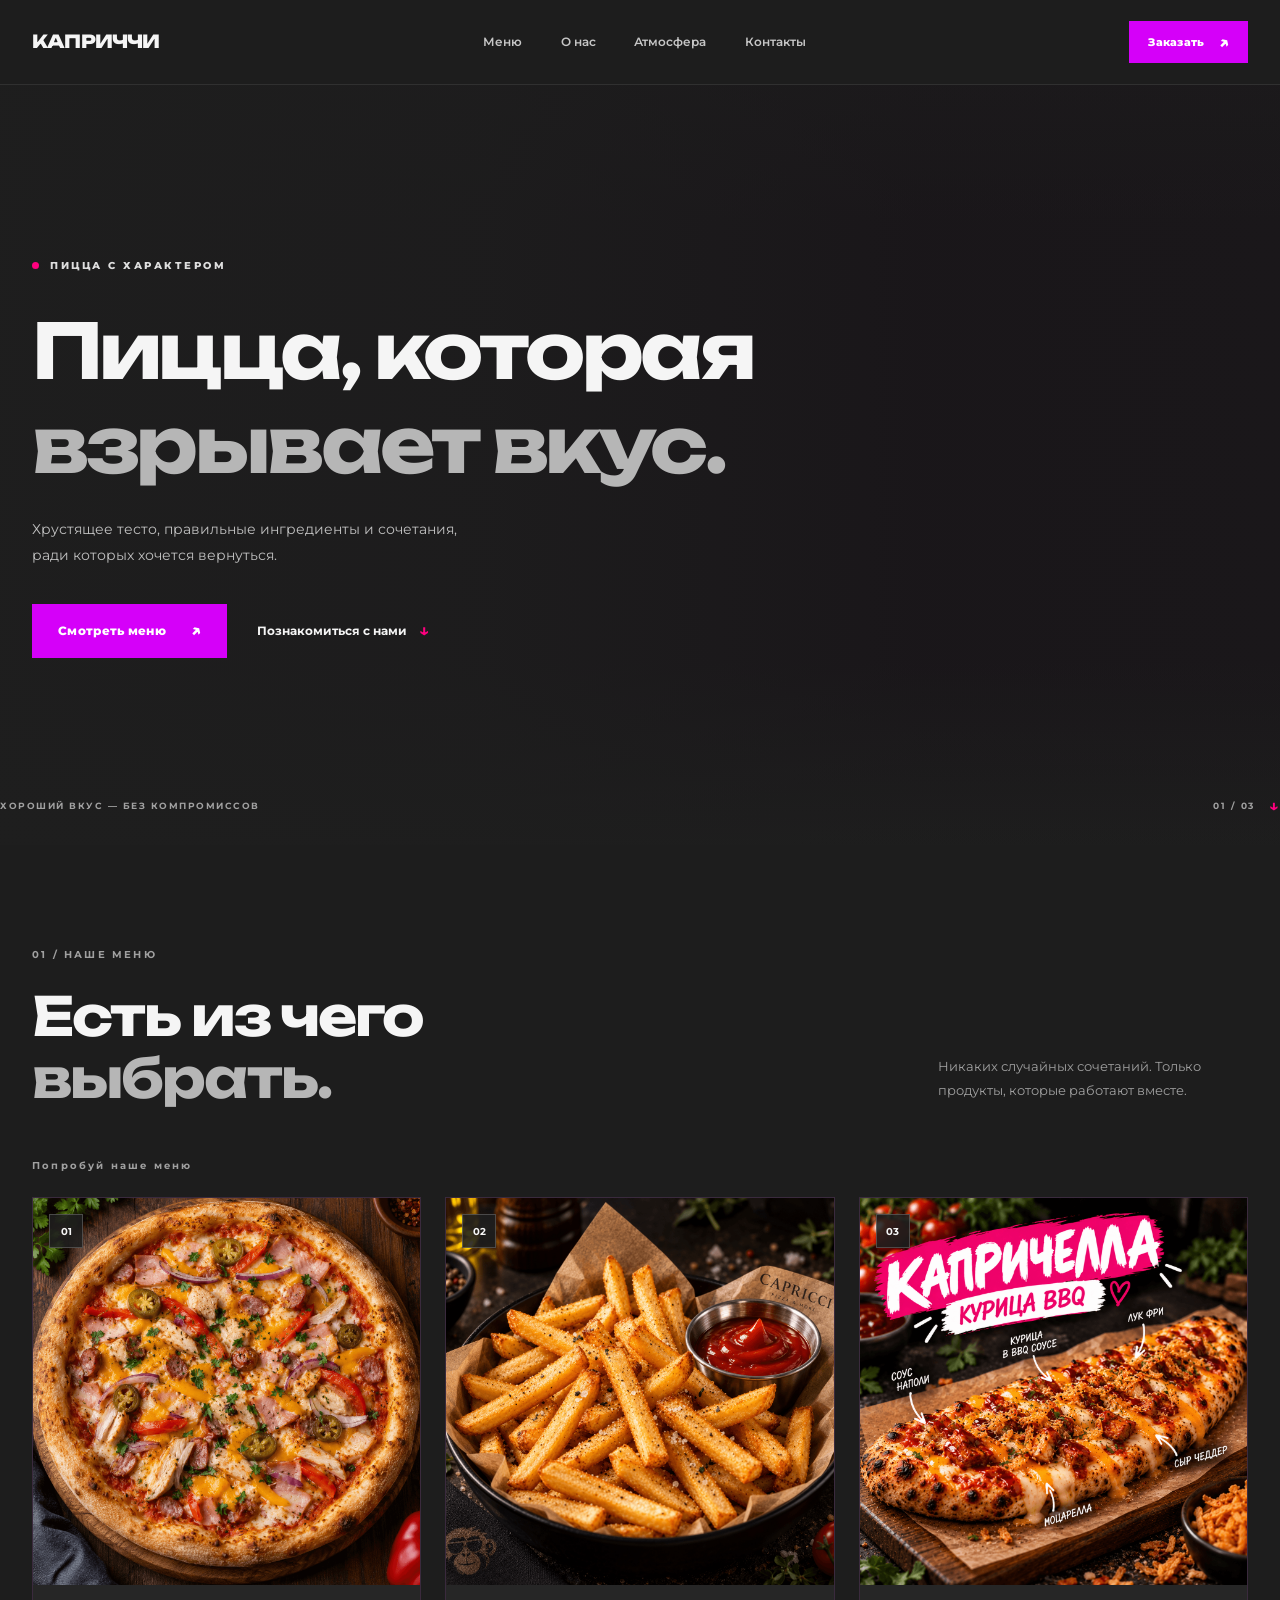
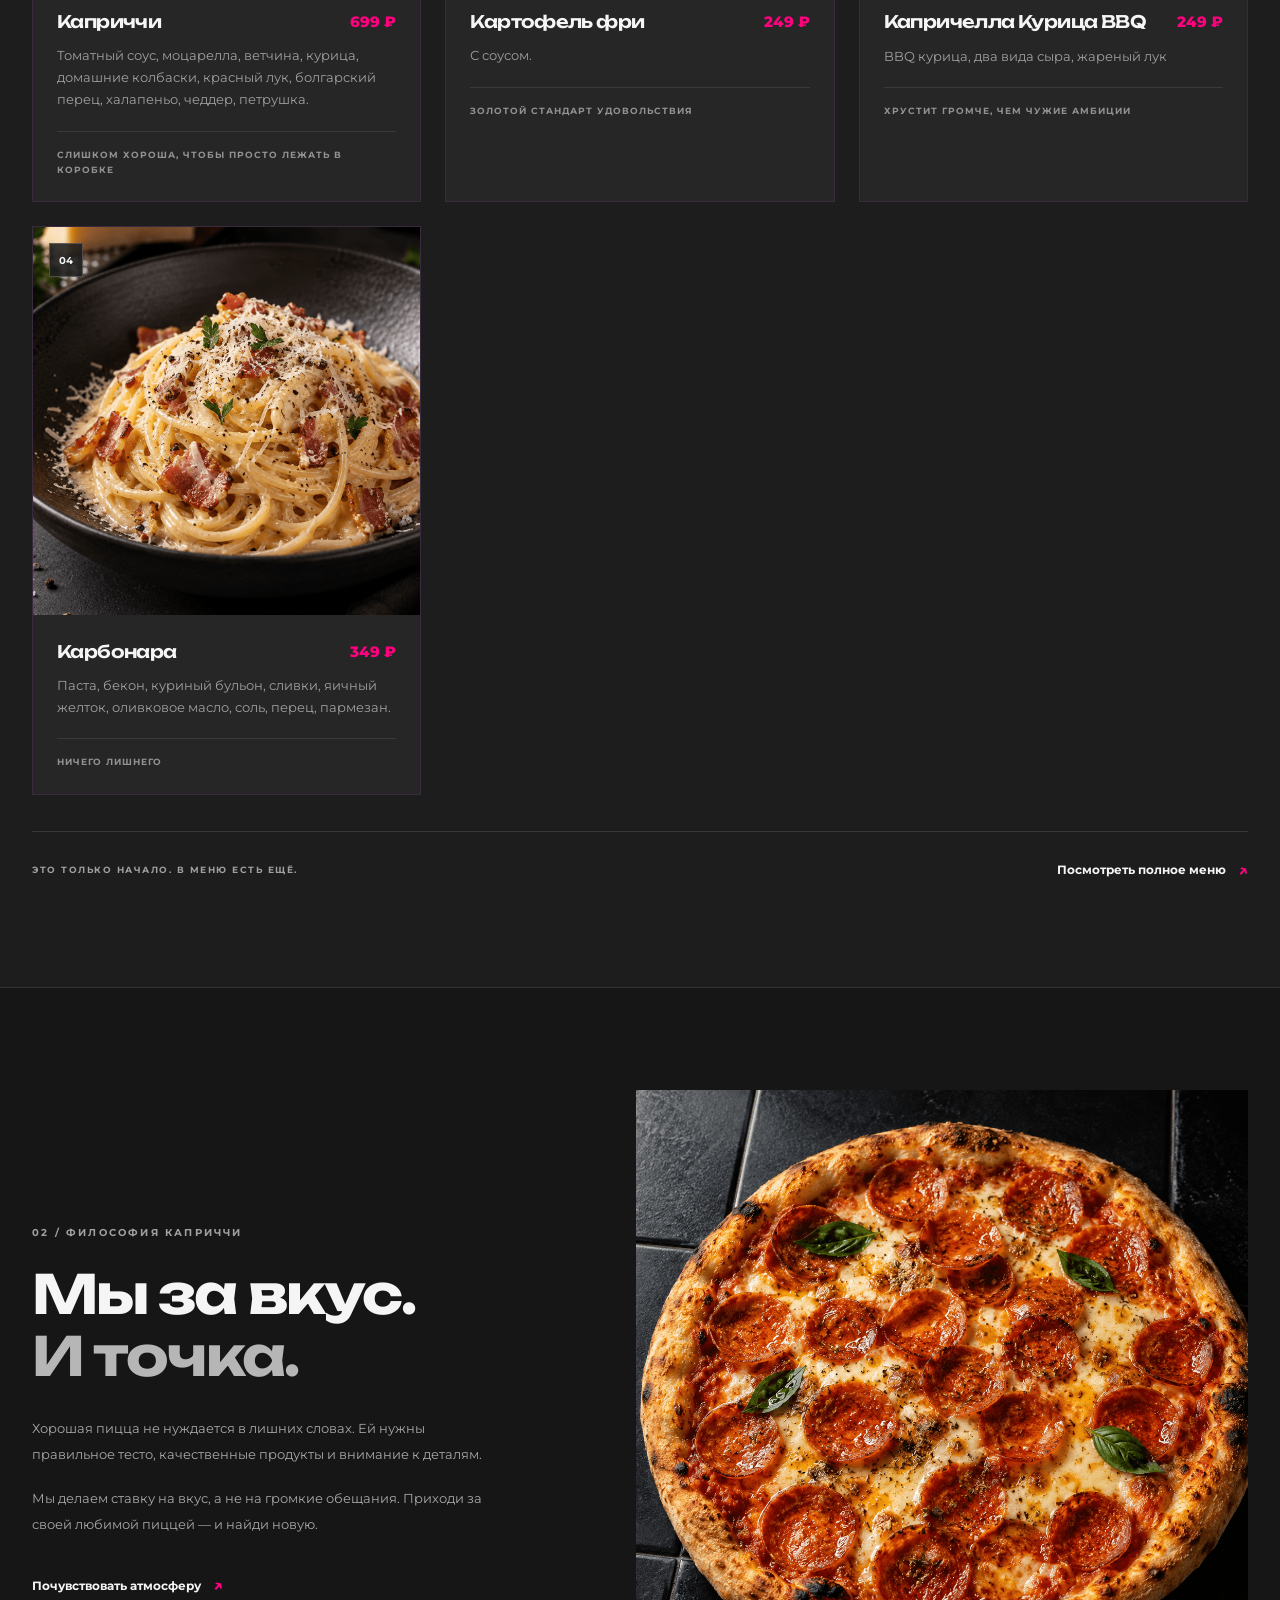
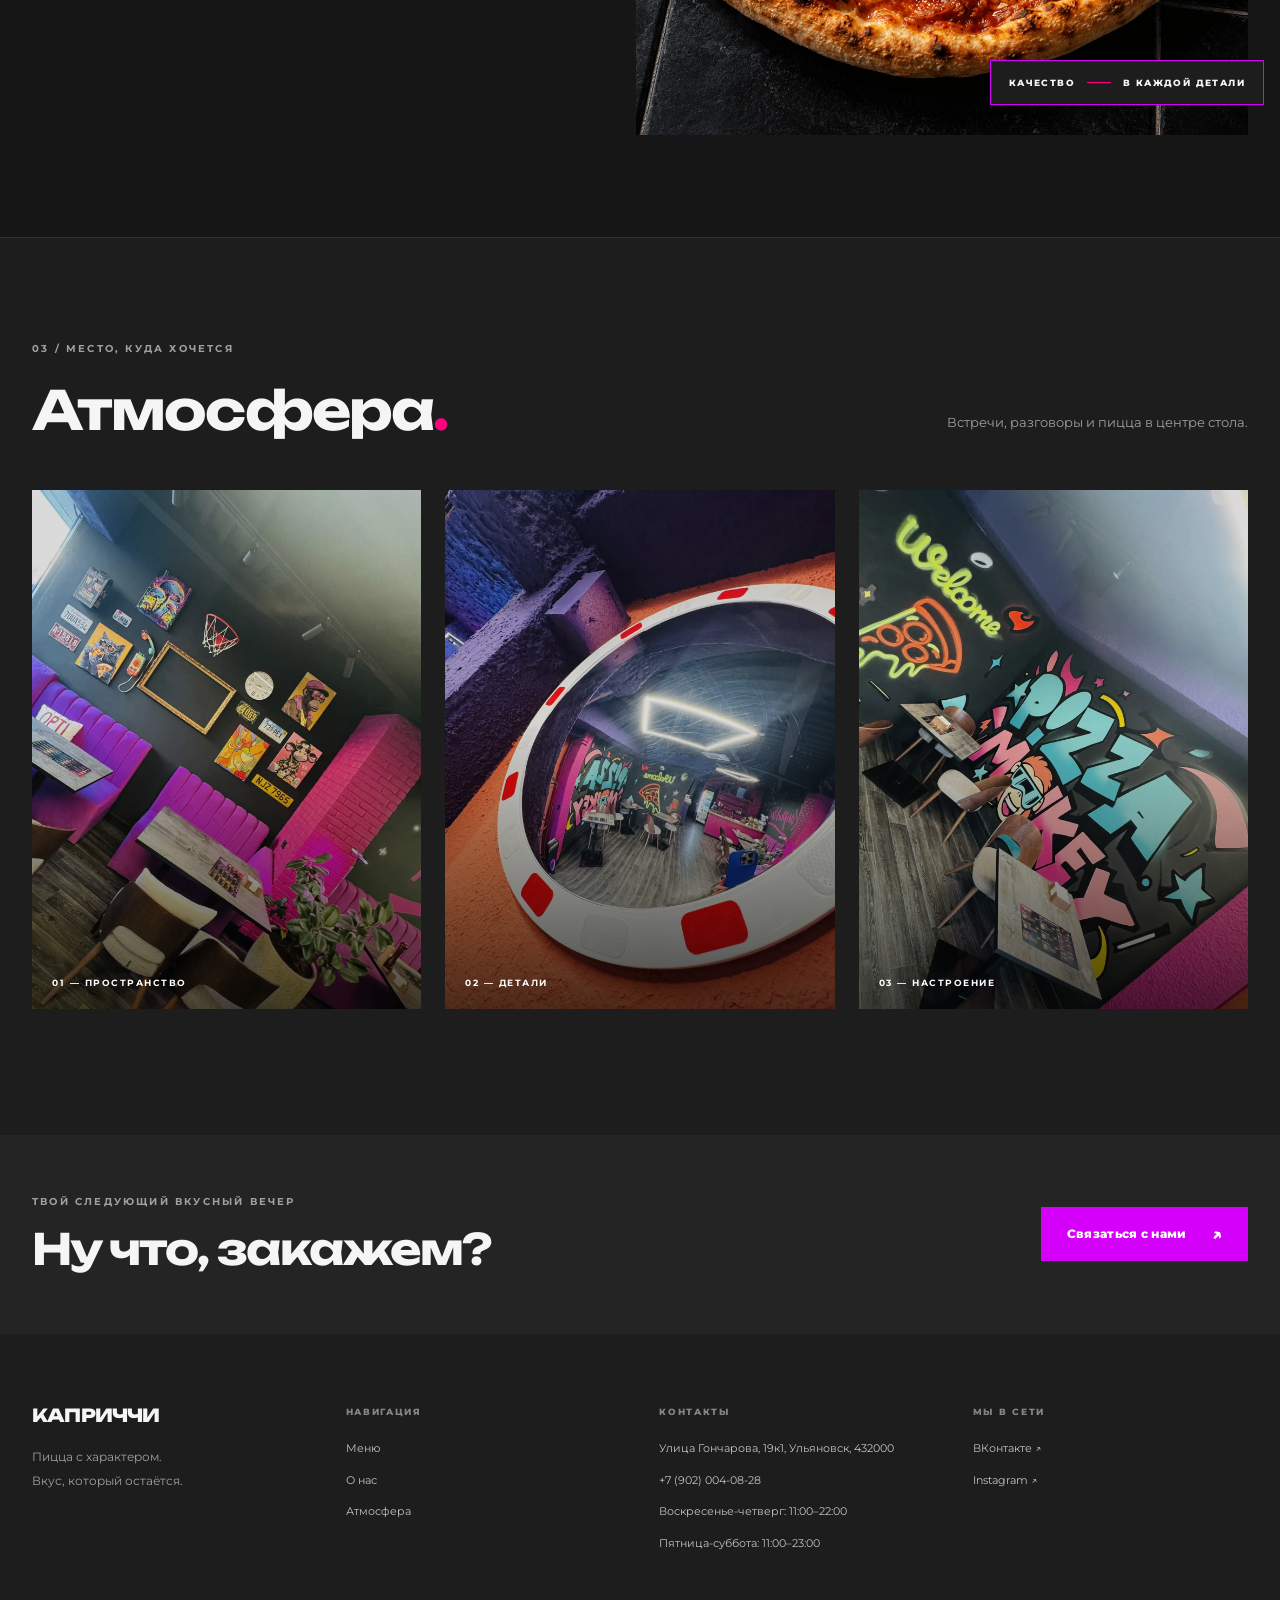
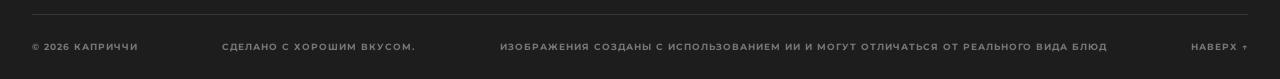
==== index.html @ cecbbd19 "Add files via upload" ====
<!DOCTYPE html>
<html lang="ru">
<head>
  <meta charset="UTF-8">
  <meta name="viewport" content="width=device-width, initial-scale=1.0">
  <meta name="theme-color" content="#0a0a0a">

  <title>КАПРИЧЧИ — Пицца с характером</title>
  <meta name="description" content="Пиццерия Каприччи. Авторская пицца, яркие вкусы и атмосфера, в которую хочется вернуться.">

  <!-- Google Fonts -->
  <link rel="preconnect" href="https://fonts.googleapis.com">
  <link rel="preconnect" href="https://fonts.gstatic.com" crossorigin>
  <link href="https://fonts.googleapis.com/css2?family=Montserrat:wght@400;500;600;700;800;900&family=Unbounded:wght@500;600;700;800&display=swap" rel="stylesheet">

  <link rel="stylesheet" href="style.css">
  <script src="script.js" defer></script>
</head>

<body>

  <!-- ================= HEADER ================= -->
  <header class="header" id="top">
    <div class="container header-inner">

      <a class="logo" href="#top" aria-label="Каприччи — на главную">
        КАПРИЧЧИ
      </a>

      <button
        class="menu-toggle"
        type="button"
        aria-label="Открыть меню"
        aria-expanded="false"
        aria-controls="navigation"
      >
        <span></span>
        <span></span>
      </button>

      <nav class="navigation" id="navigation" aria-label="Основная навигация">
        <a href="menu.html">Меню</a>
        <a href="#about">О нас</a>
        <a href="#atmosphere">Атмосфера</a>
        <a href="#contacts">Контакты</a>
      </nav>

      <a class="button button-small header-order open-modal-btn" href="#applicationModal">
        Заказать <span aria-hidden="true">↗</span>
      </a>

    </div>
  </header>


  <main>

    <!-- ================= HERO ================= -->
    <section class="hero">
      <!--
        ФОНОВАЯ ФОТОГРАФИЯ:
        Замени images/hero.jpg на путь к своей фотографии.
        Лучше использовать широкое фото пиццы или интерьера в формате 16:9.
      -->

      <div class="hero-image" aria-hidden="true"></div>
      <div class="hero-shade" aria-hidden="true"></div>

      <div class="container hero-content">
        <div class="eyebrow">
          <span class="status-dot"></span>
          ПИЦЦА С ХАРАКТЕРОМ
        </div>

        <h1>
          Пицца, которая<br>
          <span>взрывает вкус.</span>
        </h1>

        <p class="hero-description">
          Хрустящее тесто, правильные ингредиенты
          и сочетания, ради которых хочется вернуться.
        </p>

        <div class="hero-actions">
          <a href="#menu" class="button">
            Смотреть меню <span aria-hidden="true">↗</span>
          </a>
          <a href="#about" class="text-link">
            Познакомиться с нами <span aria-hidden="true">↓</span>
          </a>
        </div>

        <div class="hero-bottom">
          <span>ХОРОШИЙ ВКУС — БЕЗ КОМПРОМИССОВ</span>
          <a href="#menu" aria-label="Перейти к меню">01 / 03 <span>↓</span></a>
        </div>
      </div>
    </section>


    <!-- ================= MENU ================= -->
    <section class="section menu-section" id="menu">
      <div class="container">

        <div class="section-heading">
          <div>
            <div class="section-kicker">01 / НАШЕ МЕНЮ</div>
            <h2>Есть из чего<br><span>выбрать.</span></h2>
          </div>

          <p class="section-description">
            Никаких случайных сочетаний.
            Только продукты, которые работают вместе.
          </p>
        </div>

        <!-- Краткое меню: 4 позиции -->
        <div class="menu-category" id="pizza">
          <div class="section-kicker menu-category-title">Попробуй наше меню</div>
          <div class="pizza-grid">
            <article class="pizza-card">
              <div class="pizza-photo"><img src="images/capricci2.png" alt="Каприччи" loading="lazy"><span class="pizza-number">01</span></div>
              <div class="pizza-info"><div class="pizza-title-row"><h3>Каприччи</h3><span class="pizza-price">699 ₽</span></div><p>Томатный соус, моцарелла, ветчина, курица, домашние колбаски, красный лук, болгарский перец, халапеньо, чеддер, петрушка.</p><div class="pizza-meta"><span>СЛИШКОМ ХОРОША, ЧТОБЫ ПРОСТО ЛЕЖАТЬ В КОРОБКЕ</span></div></div>
            </article>
            <article class="pizza-card">
              <div class="pizza-photo"><img src="images/free.png" alt="Фри" loading="lazy"><span class="pizza-number">02</span></div>
              <div class="pizza-info"><div class="pizza-title-row"><h3>Картофель фри</h3><span class="pizza-price">249 ₽</span></div><p>С соусом.</p><div class="pizza-meta"><span>ЗОЛОТОЙ СТАНДАРТ УДОВОЛЬСТВИЯ</span></div></div>
            </article>
            <article class="pizza-card">
              <div class="pizza-photo"><img src="images/caprichicken.png" alt="Капричелла Курица BBQ" loading="lazy"><span class="pizza-number">03</span></div>
              <div class="pizza-info"><div class="pizza-title-row"><h3>Капричелла Курица BBQ</h3><span class="pizza-price">249 ₽</span></div><p>BBQ курица, два вида сыра, жареный лук</p><div class="pizza-meta"><span>ХРУСТИТ ГРОМЧЕ, ЧЕМ ЧУЖИЕ АМБИЦИИ</span></div></div>
            </article>
            <article class="pizza-card">
              <div class="pizza-photo"><img src="images\pastcarb.png" alt="Карбонара" loading="lazy"><span class="pizza-number">04</span></div>
              <div class="pizza-info"><div class="pizza-title-row"><h3>Карбонара</h3><span class="pizza-price">349 ₽</span></div><p>Паста, бекон, куриный бульон, сливки, яичный желток, оливковое масло, соль, перец, пармезан.</p><div class="pizza-meta"><span>НИЧЕГО ЛИШНЕГО</span></div></div>
            </article>
          </div>
        </div>

        <div class="menu-footer">
          <p>ЭТО ТОЛЬКО НАЧАЛО. В МЕНЮ ЕСТЬ ЕЩЁ.</p>
          <a class="text-link" href="menu.html">
            Посмотреть полное меню <span aria-hidden="true">↗</span>
          </a>
        </div>

      </div>
    </section>


    <!-- ================= ABOUT ================= -->
    <section class="section about-section" id="about">
      <div class="container about-grid">

        <div class="about-copy">
          <div class="section-kicker">02 / ФИЛОСОФИЯ КАПРИЧЧИ</div>

          <h2>
            Мы за вкус.<br>
            <span>И точка.</span>
          </h2>

          <p>
            Хорошая пицца не нуждается в лишних словах.
            Ей нужны правильное тесто, качественные продукты
            и внимание к деталям.
          </p>

          <p>
            Мы делаем ставку на вкус, а не на громкие обещания.
            Приходи за своей любимой пиццей — и найди новую.
          </p>

          <a class="text-link" href="#atmosphere">
            Почувствовать атмосферу <span aria-hidden="true">↗</span>
          </a>
        </div>

        <div class="about-visual">
          <!-- ФОТО: процесс приготовления или пицца крупным планом -->
          <img src="images\pizzacrupno.png"
               alt="Пицца из печи крупным планом"
               loading="lazy">

          <div class="about-stamp">
            <span>КАЧЕСТВО</span>
            <span class="stamp-line"></span>
            <span>В КАЖДОЙ ДЕТАЛИ</span>
          </div>
        </div>

      </div>
    </section>


    <!-- ================= ATMOSPHERE ================= -->
    <section class="section atmosphere-section" id="atmosphere">
      <div class="container">

        <div class="section-heading atmosphere-heading">
          <div>
            <div class="section-kicker">03 / МЕСТО, КУДА ХОЧЕТСЯ</div>
            <h2>Атмосфера<span>.</span></h2>
          </div>
          <p class="section-description">
            Встречи, разговоры и пицца в центре стола.
          </p>
        </div>

        <div class="gallery">

          <figure class="gallery-item gallery-large">
            <!-- ФОТО ЗАЛА №1 -->
            <img src="images\zal2.jpg"
                 alt="Интерьер пиццерии Каприччи"
                 loading="lazy">
            <figcaption>01 — ПРОСТРАНСТВО</figcaption>
          </figure>

          <figure class="gallery-item">
            <!-- ФОТО ЗАЛА №2 -->
            <img src="images\zal3.jpg"
                 alt="Детали интерьера пиццерии"
                 loading="lazy">
            <figcaption>02 — ДЕТАЛИ</figcaption>
          </figure>

          <figure class="gallery-item">
            <!-- ФОТО ЗАЛА №3 -->
            <img src="images/zal1.jpg"
                 alt="Атмосфера в пиццерии"
                 loading="lazy">
            <figcaption>03 — НАСТРОЕНИЕ</figcaption>
          </figure>

        </div>

      </div>
    </section>


    <!-- ================= CONTACTS / CTA ================= -->
    <section class="contact-banner">
      <div class="container contact-banner-inner">
        <div>
          <div class="section-kicker">ТВОЙ СЛЕДУЮЩИЙ ВКУСНЫЙ ВЕЧЕР</div>
          <h2>Ну что, закажем?</h2>
        </div>

        <!-- Укажи здесь реальную ссылку для заказа -->
        <a class="button open-modal-btn" href="#applicationModal">
          Связаться с нами <span aria-hidden="true">↗</span>
        </a>
      </div>
    </section>

  </main>


  <!-- ================= FOOTER ================= -->
  <footer class="footer" id="contacts">
    <div class="container">

      <div class="footer-main">

        <div class="footer-brand">
          <a class="logo" href="#top">
            КАПРИЧЧИ
          </a>
          <p>Пицца с характером.<br>Вкус, который остаётся.</p>
        </div>

        <div class="footer-column">
          <h3>НАВИГАЦИЯ</h3>
          <a href="#menu">Меню</a>
          <a href="#about">О нас</a>
          <a href="#atmosphere">Атмосфера</a>
        </div>

        <div class="footer-column">
          <h3>КОНТАКТЫ</h3>

          <!-- ЗАМЕНИ на настоящий адрес -->
          <p>Улица Гончарова, 19к1, Ульяновск, 432000</p>

          <!-- ЗАМЕНИ на настоящий телефон -->
          <a href="tel:+79020040828">+7 (902) 004-08-28</a>

          <!-- ЗАМЕНИ на настоящий график работы -->
          <p>Воскресенье-четверг: 11:00–22:00</p>
          <p>Пятница-суббота: 11:00–23:00</p>
        </div>

        <div class="footer-column">
          <h3>МЫ В СЕТИ</h3>

          <!-- Замени # на реальные ссылки -->
          <a href="https://vk.ru/kapriccii" target="_blank" rel="noopener noreferrer">ВКонтакте ↗</a>
          <a href="#" target="_blank" rel="noopener noreferrer">Instagram ↗</a>
        </div>

      </div>

      <div class="footer-bottom">
        <span>© <span id="current-year">2026</span> КАПРИЧЧИ</span>
        <span>СДЕЛАНО С ХОРОШИМ ВКУСОМ.</span>
        <span>ИЗОБРАЖЕНИЯ СОЗДАНЫ С ИСПОЛЬЗОВАНИЕМ ИИ И МОГУТ ОТЛИЧАТЬСЯ ОТ РЕАЛЬНОГО ВИДА БЛЮД</span>
        <a href="#top">НАВЕРХ ↑</a>
      </div>

    </div>
  </footer>


  <!-- ================= APPLICATION MODAL ================= -->
  <div class="application-modal" id="applicationModal" aria-hidden="true">
    <div class="application-modal__overlay" data-modal-close></div>

    <div class="application-modal__dialog" role="dialog" aria-modal="true" aria-labelledby="applicationModalTitle">
      <button class="application-modal__close" type="button" aria-label="Закрыть окно" data-modal-close>&times;</button>
      <h2 class="application-modal__title" id="applicationModalTitle">Оставить заявку</h2>
      <p class="application-modal__description">Оставь свои контакты, и мы свяжемся с тобой.</p>

      <form class="application-modal__form" id="applicationForm">
        <label for="applicationName">Ваше имя</label>
        <input type="text" id="applicationName" name="name" placeholder="Как к вам обращаться?" autocomplete="name" required>

        <label for="applicationPhone">Телефон</label>
        <input type="tel" id="applicationPhone" name="phone" placeholder="+7 (___) ___-__-__" autocomplete="tel" inputmode="tel" required>

        <button class="application-modal__submit" type="submit">Отправить</button>
        <p class="application-modal__message" id="applicationFormMessage" role="status" aria-live="polite"></p>
      </form>
    </div>
  </div>

</body>
</html>
---- style.css ----
/* =========================
   КАПРИЧЧИ — DESIGN SYSTEM
   ========================= */

:root {
  --bg: #1d1d1d;
  --bg-soft: #161616;
  --card: #262626;
  --white: #f5f5f5;
  --muted: #A0A0A0;
  --line: #3A2A3D;
  --purple: #D500F9;
  --pink: #FF007F;

  --font-main: "Montserrat", sans-serif;
  --font-display: "Unbounded", sans-serif;

  --container: 1240px;
  --side-padding: 32px;
  --transition: 220ms ease;
}

* {
  box-sizing: border-box;
  margin: 0;
  padding: 0;
}

html {
  scroll-behavior: smooth;
  scroll-padding-top: 90px;
}

body {
  background: var(--bg);
  color: var(--white);
  font-family: var(--font-main);
  font-size: 15px;
  line-height: 1.7;
  -webkit-font-smoothing: antialiased;
}

body.menu-open {
  overflow: hidden;
}

a {
  color: inherit;
  text-decoration: none;
}

button,
input {
  font: inherit;
}

button,
a {
  -webkit-tap-highlight-color: transparent;
}

button:focus-visible,
a:focus-visible {
  outline: 2px solid var(--pink);
  outline-offset: 5px;
}

img {
  display: block;
  width: 100%;
  height: 100%;
  object-fit: cover;
}

.container {
  width: min(
    calc(100% - var(--side-padding) * 2),
    var(--container)
  );
  margin-inline: auto;
}

.section {
  padding-block: 120px;
}

.section-kicker {
  color: var(--muted);
  font-size: 10px;
  font-weight: 700;
  letter-spacing: 2.2px;
  line-height: 1.5;
  margin-bottom: 24px;
}

h1,
h2,
h3,
p {
  overflow-wrap: break-word;
}

h1,
h2 {
  font-family: var(--font-display);
  font-weight: 700;
  letter-spacing: -2px;
  line-height: 1.15;
}

h2 {
  font-size: clamp(32px, 4.2vw, 54px);
}

h2 > span,
.hero h1 > span {
  color: #b6b6b6;
}

::selection {
  background: var(--purple);
  color: #fff;
}


/* =========================
   BUTTONS
   ========================= */

.button {
  min-height: 54px;
  display: inline-flex;
  align-items: center;
  justify-content: center;
  gap: 25px;
  padding: 0 25px;

  background: var(--purple);
  border: 1px solid var(--purple);
  color: #fff;

  font-size: 12px;
  font-weight: 800;
  letter-spacing: 0.3px;

  transition:
    background var(--transition),
    border-color var(--transition),
    box-shadow var(--transition),
    transform var(--transition);
}

.button:hover {
  background: #b000cf;
  border-color: var(--pink);
  box-shadow: 0 0 22px rgba(213, 0, 249, 0.24);
  transform: translateY(-2px);
}

.button span {
  font-size: 17px;
  transition: transform var(--transition);
}

.button:hover span {
  transform: translate(2px, -2px);
}

.button-small {
  min-height: 42px;
  padding-inline: 18px;
  gap: 14px;
  font-size: 11px;
}

.text-link {
  display: inline-flex;
  align-items: center;
  gap: 12px;

  color: var(--white);
  font-size: 12px;
  font-weight: 700;

  transition: color var(--transition);
}

.text-link span {
  color: var(--pink);
  font-size: 17px;
  transition: transform var(--transition);
}

.text-link:hover {
  color: #e1a5ed;
}

.text-link:hover span {
  transform: translate(3px, -2px);
}


/* =========================
   HEADER
   ========================= */

.header {
  position: relative;
  z-index: 20;
  background: var(--bg);
  border-bottom: 1px solid #303030;
}

.header-inner {
  min-height: 84px;
  display: flex;
  align-items: center;
  justify-content: space-between;
  gap: 32px;
}

.logo {
  flex-shrink: 0;
  font-family: var(--font-display);
  font-size: 18px;
  font-weight: 800;
  letter-spacing: -0.8px;
  line-height: 1.3;
}

.logo-dot {
  color: var(--pink);
}

.navigation {
  display: flex;
  align-items: center;
  gap: clamp(20px, 3vw, 42px);
}

.navigation a {
  position: relative;
  color: #c6c6c6;
  font-size: 12px;
  font-weight: 600;
  transition: color var(--transition);
}

.navigation a::after {
  position: absolute;
  right: 0;
  bottom: -8px;
  left: 0;
  height: 1px;
  background: var(--pink);
  content: "";
  transform: scaleX(0);
  transform-origin: left;
  transition: transform var(--transition);
}

.navigation a:hover {
  color: #fff;
}

.navigation a:hover::after {
  transform: scaleX(1);
}

.menu-toggle {
  display: none;
}


/* =========================
   HERO
   ========================= */

.hero {
  position: relative;
  min-height: min(760px, calc(100svh - 84px));
  min-height: max(620px, min(760px, calc(100svh - 84px)));

  display: flex;
  align-items: center;
  overflow: hidden;
  isolation: isolate;
}

.hero-image,
.hero-shade {
  position: absolute;
  inset: 0;
  z-index: -1;
}

.hero-image {
  background-color: #171217;

  /* ЗАМЕНИ ПУТЬ НА СВОЮ ФОТОГРАФИЮ */
  background-image: url("images/hero.jpg");

  background-size: cover;
  background-position: center 55%;
  transform: scale(1.01);
}

.hero-shade {
  background:
    linear-gradient(
      90deg,
      rgba(30, 30, 30, 0.97) 0%,
      rgba(30, 30, 30, 0.82) 38%,
      rgba(30, 30, 30, 0.36) 72%,
      rgba(30, 30, 30, 0.42) 100%
    ),
    linear-gradient(
      0deg,
      var(--bg) 0%,
      transparent 24%,
      transparent 82%,
      rgba(30, 30, 30, 0.35) 100%
    );
}

.hero-content {
  padding-block: 100px 115px;
}

.eyebrow {
  display: flex;
  align-items: center;
  gap: 11px;
  margin-bottom: 32px;

  color: #dedede;
  font-size: 10px;
  font-weight: 800;
  letter-spacing: 2.5px;
}

.status-dot {
  width: 7px;
  height: 7px;
  flex-shrink: 0;
  border-radius: 50%;
  background: var(--pink);
}

.hero h1 {
  max-width: 850px;
  font-size: clamp(38px, 6.2vw, 76px);
  line-height: 1.18;
  letter-spacing: -3.5px;
}

.hero h1 > span {
  display: inline-block;
  margin-top: 4px;
}

.hero-description {
  max-width: 435px;
  margin-top: 26px;
  color: #c0c0c0;
  font-size: 14px;
  line-height: 1.9;
}

.hero-actions {
  display: flex;
  align-items: center;
  flex-wrap: wrap;
  gap: 30px;
  margin-top: 35px;
}

.hero-bottom {
  position: absolute;
  right: 0;
  bottom: 26px;
  left: 0;

  display: flex;
  justify-content: space-between;
  align-items: center;
  gap: 20px;

  color: #a1a1a1;
  font-size: 9px;
  font-weight: 700;
  letter-spacing: 1.5px;
}

.hero-bottom a {
  display: flex;
  align-items: center;
  gap: 14px;
}

.hero-bottom a span {
  color: var(--pink);
  font-size: 16px;
}


/* =========================
   SECTION HEADINGS
   ========================= */

.section-heading {
  display: flex;
  justify-content: space-between;
  align-items: flex-end;
  gap: 35px;
  margin-bottom: 48px;
}

.section-description {
  max-width: 310px;
  padding-bottom: 7px;
  color: var(--muted);
  font-size: 13px;
  line-height: 1.9;
}


/* =========================
   PIZZA MENU
   ========================= */

.menu-section {
  background: var(--bg);
}

.pizza-grid {
  display: grid;
  grid-template-columns: repeat(2, minmax(0, 1fr));
  gap: 24px;
}

.pizza-card {
  min-width: 0;
  overflow: hidden;
  background: var(--card);
  border: 1px solid var(--line);

  transition:
    border-color var(--transition),
    transform var(--transition),
    box-shadow var(--transition);
}

.pizza-card:hover {
  border-color: var(--purple);
  box-shadow: 0 8px 30px rgba(213, 0, 249, 0.09);
  transform: translateY(-4px);
}

.pizza-photo {
  position: relative;
  aspect-ratio: 1 / 1;
  width: 100%;
  overflow: hidden;
  background: #292929;
}

.pizza-photo img {
  display: block;
  width: 100%;
  height: 100%;
  object-fit: cover;
  object-position: center;
  transition: transform 500ms ease;
}

.pizza-card:hover .pizza-photo img {
  transform: scale(1.045);
}

.pizza-number {
  position: absolute;
  top: 16px;
  left: 16px;

  display: grid;
  width: 34px;
  height: 34px;
  place-items: center;

  background: rgba(30, 30, 30, 0.88);
  border: 1px solid rgba(255, 255, 255, 0.2);

  font-size: 10px;
  font-weight: 700;
}

.pizza-info {
  padding: 24px;
}

.pizza-title-row {
  display: flex;
  justify-content: space-between;
  align-items: flex-start;
  gap: 15px;
}

.pizza-title-row h3 {
  font-family: var(--font-display);
  font-size: clamp(15px, 1.5vw, 20px);
  font-weight: 600;
  line-height: 1.5;
}

.pizza-price {
  flex-shrink: 0;
  color: var(--pink);
  font-size: 16px;
  font-weight: 800;
  white-space: nowrap;
}

.pizza-info > p {
  min-height: 44px;
  margin-top: 10px;
  color: var(--muted);
  font-size: 12px;
  line-height: 1.8;
}

.pizza-meta {
  display: flex;
  justify-content: space-between;
  gap: 15px;
  margin-top: 20px;
  padding-top: 15px;

  border-top: 1px solid #3A3A3A;
  color: #929292;

  font-size: 9px;
  font-weight: 700;
  letter-spacing: 1px;
}

.menu-footer {
  display: flex;
  justify-content: space-between;
  align-items: center;
  gap: 24px;

  margin-top: 36px;
  padding-top: 24px;
  border-top: 1px solid #383838;
}

.menu-footer > p {
  color: var(--muted);
  font-size: 9px;
  font-weight: 700;
  letter-spacing: 1.5px;
}


/* =========================
   ABOUT
   ========================= */

.about-section {
  background: var(--bg-soft);
  border-block: 1px solid #333333;
}

.about-grid {
  display: grid;
  grid-template-columns: 0.9fr 1.1fr;
  align-items: center;
  gap: clamp(40px, 8vw, 110px);
}

.about-copy h2 {
  margin-bottom: 28px;
}

.about-copy > p {
  max-width: 460px;
  margin-bottom: 18px;
  color: #a8a8a8;
  font-size: 13px;
  line-height: 2;
}

.about-copy .text-link {
  margin-top: 16px;
}

.about-visual {
  position: relative;
  min-width: 0;
  aspect-ratio: 0.95 / 1;
  background: #292929;
}

.about-visual > img {
  object-position: center;
}

.about-stamp {
  position: absolute;
  right: -16px;
  bottom: 30px;

  display: flex;
  align-items: center;
  gap: 12px;
  padding: 14px 18px;

  background: var(--bg);
  border: 1px solid var(--purple);

  font-size: 9px;
  font-weight: 800;
  letter-spacing: 1.4px;
}

.stamp-line {
  width: 24px;
  height: 1px;
  background: var(--pink);
}


/* =========================
   ATMOSPHERE GALLERY
   ========================= */

.atmosphere-section {
  background: var(--bg);
}

.atmosphere-heading h2 > span {
  color: var(--pink);
}

.gallery {
  display: grid;
  grid-template-columns: repeat(3, minmax(0, 1fr));
  gap: 20px;
}

.gallery-item {
  position: relative;
  min-width: 0;
  aspect-ratio: 3 / 4;
  overflow: hidden;
  background: #292929;
}

.gallery-large {
  grid-row: auto;
}

.gallery-item img {
  width: 100%;
  height: 100%;
  object-fit: cover;
  object-position: center;
  opacity: 0.88;
  transition:
    transform 500ms ease,
    opacity 220ms ease;
}

.gallery-item:hover img {
  transform: scale(1.035);
  opacity: 1;
}

.gallery-item::after {
  position: absolute;
  inset: 45% 0 0;
  background: linear-gradient(
    transparent,
    rgba(0, 0, 0, 0.65)
  );
  content: "";
  pointer-events: none;
}

.gallery-item figcaption {
  position: absolute;
  z-index: 1;
  bottom: 18px;
  left: 20px;
  color: #fff;
  font-size: 9px;
  font-weight: 700;
  letter-spacing: 1.5px;
}

@media (max-width: 900px) {
  .gallery {
    grid-template-columns: repeat(2, minmax(0, 1fr));
    gap: 16px;
  }
}

@media (max-width: 680px) {
  .gallery {
    grid-template-columns: minmax(0, 1fr);
    gap: 18px;
  }

  .gallery-item,
  .gallery-large {
    grid-row: auto;
    aspect-ratio: 4 / 5;
  }
}

.gallery-large {
  grid-row: 1 / 3;
}

.gallery-item img {
  opacity: 0.88;
  transition:
    transform 500ms ease,
    opacity var(--transition);
}

.gallery-item:hover img {
  transform: scale(1.035);
  opacity: 1;
}

.gallery-item::after {
  position: absolute;
  inset: 45% 0 0;
  background: linear-gradient(transparent, rgba(0, 0, 0, 0.65));
  content: "";
  pointer-events: none;
}

.gallery-item figcaption {
  position: absolute;
  z-index: 1;
  bottom: 18px;
  left: 20px;

  color: #fff;
  font-size: 9px;
  font-weight: 700;
  letter-spacing: 1.5px;
}


/* =========================
   CONTACT BANNER
   ========================= */

.contact-banner {
  padding-block: 58px;
  background: #242424;
  border-block: 1px solid #29212d;
}

.contact-banner-inner {
  display: flex;
  justify-content: space-between;
  align-items: center;
  gap: 35px;
}

.contact-banner .section-kicker {
  margin-bottom: 16px;
}

.contact-banner h2 {
  font-size: clamp(28px, 4vw, 43px);
  letter-spacing: -1.8px;
}


/* =========================
   FOOTER
   ========================= */

.footer {
  padding-top: 70px;
  background: var(--bg);
}

.footer-main {
  display: grid;
  grid-template-columns: 1.4fr 1fr 1.3fr 1fr;
  gap: 40px;
  padding-bottom: 60px;
}

.footer-brand .logo {
  display: inline-block;
  margin-bottom: 18px;
}

.footer-brand > p {
  color: var(--muted);
  font-size: 12px;
  line-height: 2;
}

.footer-column {
  display: flex;
  flex-direction: column;
  align-items: flex-start;
  gap: 12px;
}

.footer-column h3 {
  margin-bottom: 8px;
  color: #858585;
  font-size: 9px;
  font-weight: 800;
  letter-spacing: 1.7px;
}

.footer-column > a,
.footer-column > p {
  color: #c3c3c3;
  font-size: 11px;
  line-height: 1.8;
  transition: color var(--transition);
}

.footer-column > a:hover {
  color: var(--pink);
}

.footer-bottom {
  min-height: 65px;
  display: flex;
  justify-content: space-between;
  align-items: center;
  gap: 20px;

  border-top: 1px solid #383838;
  color: #777;
  font-size: 9px;
  font-weight: 700;
  letter-spacing: 1px;
}

.footer-bottom a {
  transition: color var(--transition);
}

.footer-bottom a:hover {
  color: var(--pink);
}


/* =========================
   RESPONSIVE: TABLETS
   ========================= */

@media (max-width: 900px) {
  :root {
    --side-padding: 24px;
  }

  .header-inner {
    gap: 20px;
  }

  .navigation {
    gap: 18px;
  }

  .navigation a {
    font-size: 11px;
  }

  .logo {
    font-size: 16px;
  }

  .about-grid {
    gap: 40px;
  }

  .footer-main {
    grid-template-columns: repeat(2, minmax(0, 1fr));
    gap: 38px;
  }

  .gallery {
    grid-template-rows: repeat(2, minmax(160px, 210px));
  }
}


/* =========================
   RESPONSIVE: MOBILE MENU
   ========================= */

@media (max-width: 680px) {
  :root {
    --side-padding: 20px;
  }

  html {
    scroll-padding-top: 75px;
  }

  .section {
    padding-block: 76px;
  }

  .header {
    position: sticky;
    top: 0;
  }

  .header-inner {
    min-height: 72px;
    gap: 14px;
  }

  .logo {
    font-size: 15px;
  }

  .header-order {
    min-height: 39px;
    padding-inline: 13px;
    margin-left: auto;
  }

  .menu-toggle {
    position: relative;
    z-index: 22;

    display: flex;
    flex-direction: column;
    justify-content: center;
    gap: 6px;

    width: 40px;
    height: 40px;
    padding: 8px;

    background: transparent;
    border: 1px solid #333;
    cursor: pointer;
  }

  .menu-toggle span {
    display: block;
    width: 100%;
    height: 1px;
    background: #fff;
    transition:
      transform var(--transition),
      width var(--transition);
  }

  .menu-toggle[aria-expanded="true"] span:first-child {
    transform: translateY(3.5px) rotate(45deg);
  }

  .menu-toggle[aria-expanded="true"] span:last-child {
    transform: translateY(-3.5px) rotate(-45deg);
  }

  .navigation {
    position: fixed;
    z-index: 21;
    inset: 72px 0 0;

    display: flex;
    flex-direction: column;
    align-items: stretch;
    justify-content: flex-start;
    gap: 0;

    padding: 35px var(--side-padding);
    background: rgba(30, 30, 30, 0.97);
    border-top: 1px solid #29212d;

    visibility: hidden;
    opacity: 0;
    pointer-events: none;
    transform: translateY(-8px);

    transition:
      opacity var(--transition),
      transform var(--transition),
      visibility var(--transition);
  }

  .navigation.is-open {
    visibility: visible;
    opacity: 1;
    pointer-events: auto;
    transform: translateY(0);
  }

  .navigation a {
    padding-block: 19px;
    border-bottom: 1px solid #252525;
    font-family: var(--font-display);
    font-size: 18px;
    font-weight: 600;
  }

  .navigation a::after {
    display: none;
  }

  .hero {
    min-height: 650px;
    min-height: min(760px, calc(100svh - 72px));
    min-height: max(580px, min(760px, calc(100svh - 72px)));
  }

  .hero-image {
    background-position: 58% center;
  }

  .hero-shade {
    background:
      linear-gradient(
        90deg,
        rgba(30, 30, 30, 0.92),
        rgba(30, 30, 30, 0.5)
      ),
      linear-gradient(
        0deg,
        var(--bg),
        transparent 35%,
        rgba(30, 30, 30, 0.15)
      );
  }

  .hero-content {
    padding-block: 75px 95px;
  }

  .eyebrow {
    margin-bottom: 24px;
    font-size: 9px;
    letter-spacing: 1.7px;
  }

  .hero h1 {
    font-size: clamp(34px, 8.2vw, 50px);
    letter-spacing: -2px;
  }

  .hero-description {
    max-width: 360px;
    margin-top: 22px;
    font-size: 13px;
  }

  .hero-actions {
    align-items: flex-start;
    flex-direction: column;
    gap: 22px;
    margin-top: 30px;
  }

  .hero-bottom {
    font-size: 8px;
    letter-spacing: 0.8px;
  }

  .section-heading {
    align-items: flex-start;
    flex-direction: column;
    gap: 18px;
    margin-bottom: 32px;
  }

  .section-kicker {
    margin-bottom: 18px;
    font-size: 9px;
  }

  h2 {
    letter-spacing: -1.5px;
  }

  .section-description {
    max-width: 360px;
    padding-bottom: 0;
  }

  .pizza-grid {
    grid-template-columns: minmax(0, 1fr);
    gap: 18px;
  }

  .pizza-photo {
    aspect-ratio: 1.28 / 1;
  }

  .pizza-info {
    padding: 20px;
  }

  .pizza-title-row h3 {
    font-size: 16px;
  }

  .pizza-price {
    font-size: 15px;
  }

  .pizza-info > p {
    min-height: 0;
  }

  .menu-footer {
    align-items: flex-start;
    flex-direction: column;
    gap: 18px;
  }

  .about-grid {
    grid-template-columns: minmax(0, 1fr);
    gap: 35px;
  }

  .about-copy h2 {
    margin-bottom: 22px;
  }

  .about-copy > p {
    font-size: 12px;
  }

  .about-visual {
    aspect-ratio: 1 / 1;
    margin-right: 10px;
  }

  .about-stamp {
    right: -10px;
    bottom: 20px;
    padding: 12px;
    gap: 8px;
    font-size: 8px;
  }

  .gallery {
    grid-template-columns: minmax(0, 1fr);
    grid-template-rows: none;
    gap: 15px;
  }

  .gallery-item,
  .gallery-large {
    grid-row: auto;
    aspect-ratio: 1.15 / 1;
  }

  .gallery-large {
    aspect-ratio: 0.95 / 1;
  }

  .contact-banner {
    padding-block: 42px;
  }

  .contact-banner-inner {
    align-items: flex-start;
    flex-direction: column;
    gap: 25px;
  }

  .contact-banner h2 {
    font-size: clamp(27px, 7vw, 38px);
  }

  .footer {
    padding-top: 48px;
  }

  .footer-main {
    grid-template-columns: minmax(0, 1fr);
    gap: 34px;
    padding-bottom: 42px;
  }

  .footer-brand > p {
    font-size: 12px;
  }

  .footer-column {
    gap: 10px;
  }

  .footer-bottom {
    align-items: flex-start;
    flex-direction: column;
    justify-content: center;
    gap: 12px;
    padding-block: 22px;
    font-size: 8px;
  }
}


/* =========================
   SMALL MOBILE
   ========================= */

@media (max-width: 360px) {
  :root {
    --side-padding: 15px;
  }

  .header-inner {
    gap: 9px;
  }

  .logo {
    font-size: 13px;
  }

  .header-order {
    gap: 7px;
    padding-inline: 9px;
    font-size: 10px;
  }

  .menu-toggle {
    width: 35px;
    height: 35px;
  }

  .hero h1 {
    font-size: 32px;
  }

  .hero-bottom > span {
    max-width: 210px;
  }

  .pizza-title-row {
    gap: 8px;
  }

  .pizza-title-row h3 {
    font-size: 14px;
  }

  .pizza-price {
    font-size: 13px;
  }
}


/* =========================
   REDUCED MOTION
   ========================= */

@media (prefers-reduced-motion: reduce) {
  *,
  *::before,
  *::after {
    scroll-behavior: auto !important;
    transition-duration: 0.01ms !important;
    animation-duration: 0.01ms !important;
    animation-iteration-count: 1 !important;
  }
}


/* =========================
   APPLICATION MODAL
   ========================= */

.application-modal {
  position: fixed;
  inset: 0;
  z-index: 1000;
  display: flex;
  align-items: center;
  justify-content: center;
  padding: 20px;
  visibility: hidden;
  opacity: 0;
  pointer-events: none;
  transition: opacity 220ms ease, visibility 220ms ease;
}

.application-modal.is-open {
  visibility: visible;
  opacity: 1;
  pointer-events: auto;
}

.application-modal__overlay {
  position: absolute;
  inset: 0;
  background: rgba(0, 0, 0, 0.78);
  backdrop-filter: blur(5px);
  -webkit-backdrop-filter: blur(5px);
  cursor: pointer;
}

.application-modal__dialog {
  position: relative;
  z-index: 1;
  width: 100%;
  max-width: 460px;
  max-height: calc(100dvh - 40px);
  overflow-y: auto;
  padding: 42px;
  background: #1a1a1a;
  color: #f5f5f5;
  border: 1px solid #3a2a3d;
  border-radius: 8px;
  box-shadow: 0 25px 80px rgba(0, 0, 0, 0.55), 0 0 30px rgba(213, 0, 249, 0.07);
  transform: translateY(15px) scale(0.98);
  transition: transform 220ms ease;
}

.application-modal.is-open .application-modal__dialog {
  transform: translateY(0) scale(1);
}

.application-modal__close {
  position: absolute;
  top: 12px;
  right: 15px;
  display: grid;
  place-items: center;
  width: 36px;
  height: 36px;
  padding: 0;
  background: transparent;
  border: 0;
  color: #fff;
  font-family: Arial, sans-serif;
  font-size: 32px;
  font-weight: 300;
  line-height: 1;
  cursor: pointer;
  transition: color 220ms ease, transform 220ms ease;
}

.application-modal__close:hover {
  color: #D500F9;
  transform: rotate(90deg);
}

.application-modal__title {
  margin: 0 30px 12px 0;
  font-family: "Unbounded", sans-serif;
  font-size: clamp(22px, 4vw, 28px);
  font-weight: 700;
  line-height: 1.35;
  letter-spacing: -0.8px;
}

.application-modal__description {
  margin-bottom: 28px;
  color: #a0a0a0;
  font-size: 13px;
  line-height: 1.8;
}

.application-modal__form {
  display: flex;
  flex-direction: column;
  gap: 10px;
}

.application-modal__form label {
  margin-top: 8px;
  color: #e5e5e5;
  font-size: 12px;
  font-weight: 600;
}

.application-modal__form input {
  width: 100%;
  min-height: 52px;
  padding: 13px 15px;
  background: #242424;
  border: 1px solid #555;
  border-radius: 4px;
  outline: none;
  color: #fff;
  font: inherit;
  font-size: 14px;
  transition: border-color 220ms ease, box-shadow 220ms ease;
}

.application-modal__form input::placeholder {
  color: #858585;
}

.application-modal__form input:focus {
  border-color: #D500F9;
  box-shadow: 0 0 0 3px rgba(213, 0, 249, 0.12);
}

.application-modal__form input:focus-visible {
  outline: 1px solid #D500F9;
  outline-offset: 2px;
}

.application-modal__submit {
  width: 100%;
  min-height: 54px;
  margin-top: 18px;
  padding: 14px 20px;
  background: #D500F9;
  border: 1px solid #D500F9;
  border-radius: 4px;
  color: #fff;
  font: inherit;
  font-size: 13px;
  font-weight: 800;
  letter-spacing: 0.4px;
  cursor: pointer;
  transition: background 220ms ease, box-shadow 220ms ease, transform 220ms ease;
}

.application-modal__submit:hover {
  background: #b000cf;
  box-shadow: 0 0 24px rgba(213, 0, 249, 0.4);
  transform: translateY(-2px);
}

.application-modal__submit:active {
  transform: translateY(0);
}

.application-modal__submit:focus-visible,
.application-modal__close:focus-visible {
  outline: 2px solid #fff;
  outline-offset: 4px;
}

.application-modal__message {
  min-height: 0;
  color: #e5b5ef;
  font-size: 12px;
  line-height: 1.6;
}

.application-modal__message:empty {
  display: none;
}

@media (max-width: 480px) {
  .application-modal {
    padding: 14px;
  }

  .application-modal__dialog {
    max-height: calc(100dvh - 28px);
    padding: 34px 22px 26px;
  }

  .application-modal__description {
    margin-bottom: 20px;
  }

  .application-modal__form input {
    min-height: 50px;
  }
}

@media (prefers-reduced-motion: reduce) {
  .application-modal,
  .application-modal__dialog,
  .application-modal__close,
  .application-modal__form input,
  .application-modal__submit {
    transition: none;
  }
}


/* =========================
   ОТДЕЛЬНАЯ СТРАНИЦА МЕНЮ
   ========================= */

.menu-page-hero {
  position: relative;
  padding: clamp(90px, 13vw, 160px) 0 70px;
  overflow: hidden;
  background:
    radial-gradient(
      ellipse at 80% 20%,
      rgba(160, 30, 210, 0.13),
      transparent 50%
    ),
    var(--bg);
}

.menu-page-hero__inner {
  position: relative;
  z-index: 1;
}

.menu-page-hero h1 {
  margin-top: 24px;
  font-family: var(--font-display);
  font-size: clamp(42px, 8vw, 100px);
  line-height: 1.15;
  font-weight: 700;
}

.menu-page-hero h1 span {
  color: var(--purple);
}

.menu-page-hero > .container > p,
.menu-page-hero__inner > p {
  margin-top: 20px;
  color: var(--muted);
  font-size: clamp(14px, 2vw, 18px);
  line-height: 1.7;
}

.menu-jump-links {
  display: flex;
  flex-wrap: wrap;
  gap: 10px;
  margin-top: 35px;
}

.menu-jump-links a {
  padding: 11px 18px;
  color: #fff;
  border: 1px solid #39313f;
  border-radius: 30px;
  font-size: 12px;
  font-weight: 600;
  transition: background 0.25s, border-color 0.25s;
}

.menu-jump-links a:hover {
  background: rgba(160, 30, 210, 0.15);
  border-color: var(--purple);
}

.menu-page-section {
  padding-top: 30px;
}

.menu-page-section .menu-category {
  margin-bottom: 80px;
  scroll-margin-top: 100px;
}

.menu-page-section .menu-category-title {
  margin-bottom: 25px;
  font-family: var(--font-display);
  font-size: clamp(24px, 4vw, 36px);
  color: #fff;
}

.menu-page-section .menu-subcategory-title {
  margin: 35px 0 20px;
}

.menu-page-back {
  display: flex;
  justify-content: center;
  padding: 20px 0 60px;
}

.navigation a.active {
  color: var(--purple);
}

@media (max-width: 600px) {
  .menu-page-hero {
    padding-top: 100px;
    padding-bottom: 45px;
  }

  .menu-jump-links {
    gap: 8px;
  }

  .menu-jump-links a {
    padding: 10px 13px;
    font-size: 11px;
  }

  .menu-page-section .menu-category {
    margin-bottom: 55px;
  }

  .menu-page-section .pizza-grid {
    grid-template-columns: 1fr;
  }

  .menu-page-section .pizza-info {
    padding: 18px;
  }

  .menu-page-back .button {
    width: 100%;
    justify-content: center;
  }
}


/* =========================================
   MENU PAGE — FIXED RESPONSIVE LAYOUT
   ========================================= */

.menu-fix-section {
  padding-block: 80px;
  overflow: hidden;
}

.menu-fix-category {
  padding-block: 80px;
  scroll-margin-top: 100px;
}

.menu-fix-category:first-child {
  padding-top: 0;
}

.menu-fix-heading {
  margin: 0 0 40px;
  font-family: "Unbounded", sans-serif;
  font-size: clamp(28px, 4vw, 44px);
  line-height: 1.2;
  overflow-wrap: anywhere;
}

.menu-fix-subheading {
  margin: 44px 0 24px;
  font-family: "Unbounded", sans-serif;
  font-size: clamp(19px, 2.5vw, 25px);
  line-height: 1.3;
}

.menu-fix-nav {
  display: flex;
  flex-wrap: wrap;
  align-items: center;
  gap: 12px;
  margin-top: 32px;
}

.menu-fix-nav a {
  display: inline-flex;
  align-items: center;
  justify-content: center;
  min-height: 42px;
  padding: 10px 18px;
  border: 1px solid rgba(255, 255, 255, 0.18);
  border-radius: 999px;
  color: inherit;
  text-decoration: none;
  line-height: 1.3;
  transition: background-color 0.2s ease, border-color 0.2s ease;
}

.menu-fix-nav a:hover,
.menu-fix-nav a:focus-visible {
  border-color: #a855f7;
  background: rgba(168, 85, 247, 0.14);
}

.menu-fix-grid,
.menu-fix-section .pizza-grid {
  display: grid;
  grid-template-columns: repeat(3, minmax(0, 1fr));
  align-items: stretch;
  gap: 24px;
  width: 100%;
  min-width: 0;
}

.menu-fix-section .pizza-card {
  display: flex;
  flex-direction: column;
  width: 100%;
  min-width: 0;
  height: 100%;
  overflow: hidden;
  box-sizing: border-box;
}

.menu-fix-section .pizza-photo {
  position: relative;
  width: 100%;
  aspect-ratio: 1 / 1;
  flex: 0 0 auto;
  overflow: hidden;
}

.menu-fix-section .pizza-photo img {
  display: block;
  width: 100%;
  height: 100%;
  aspect-ratio: 1 / 1;
  object-fit: cover;
  object-position: center;
}

.menu-fix-section .pizza-info {
  display: flex;
  flex: 1;
  flex-direction: column;
  min-width: 0;
  padding: 20px;
  box-sizing: border-box;
}

.menu-fix-section .pizza-title-row {
  display: flex;
  align-items: flex-start;
  justify-content: space-between;
  gap: 12px;
  width: 100%;
  min-width: 0;
  margin-bottom: 12px;
}

.menu-fix-section .pizza-title-row h3 {
  flex: 1 1 auto;
  min-width: 0;
  margin: 0;
  font-size: clamp(15px, 1.5vw, 19px);
  line-height: 1.4;
  overflow-wrap: anywhere;
}

.menu-fix-section .pizza-price {
  flex: 0 0 auto;
  white-space: nowrap;
  text-align: right;
  line-height: 1.4;
}

.menu-fix-section .pizza-info > p {
  margin: 0 0 12px;
  line-height: 1.65;
  overflow-wrap: anywhere;
}

.menu-fix-section .pizza-meta {
  margin-top: auto;
  padding-top: 8px;
  line-height: 1.5;
}

.menu-fix-note {
  margin-top: 24px;
  line-height: 1.6;
}

.menu-fix-back {
  display: flex;
  justify-content: flex-start;
  padding: 24px 0 0;
}

.menu-fix-back .button {
  display: inline-flex;
  align-items: center;
  justify-content: center;
  gap: 10px;
  max-width: 100%;
  padding: 14px 22px;
  box-sizing: border-box;
  text-decoration: none;
}

@media (max-width: 1024px) {
  .menu-fix-grid,
  .menu-fix-section .pizza-grid {
    grid-template-columns: repeat(2, minmax(0, 1fr));
  }

  .menu-fix-section .pizza-info {
    padding: 18px;
  }
}

@media (max-width: 600px) {
  .menu-fix-section {
    padding-block: 40px;
  }

  .menu-fix-category {
    padding-block: 48px;
  }

  .menu-fix-category:first-child {
    padding-top: 0;
  }

  .menu-fix-heading {
    margin-bottom: 28px;
  }

  .menu-fix-subheading {
    margin-top: 32px;
    margin-bottom: 20px;
  }

  .menu-fix-grid,
  .menu-fix-section .pizza-grid {
    grid-template-columns: minmax(0, 1fr);
    gap: 24px;
  }

  .menu-fix-section .pizza-info {
    padding: 18px;
  }

  .menu-fix-section .pizza-title-row h3 {
    font-size: 17px;
  }

  .menu-fix-nav {
    gap: 8px;
    margin-top: 24px;
  }

  .menu-fix-nav a {
    padding: 9px 14px;
    font-size: 13px;
  }

  .menu-fix-back {
    padding-top: 16px;
  }
}


/* =========================================================
   РУЧНАЯ НАСТРОЙКА ПОЗИЦИИ ФОТО В КАРТОЧКАХ МЕНЮ
   ========================================================= */

.pizza-photo img[src="images/marinara.png"] { object-position: 50% 50%; }
.pizza-photo img[src="images/margarita.png"] { object-position: 50% 50%; }
.pizza-photo img[src="images/pepperoni.png"] { object-position: 50% 50%; }
.pizza-photo img[src="images/fourcheese2.jpg"] { object-position: 50% 100%; }
.pizza-photo img[src="images/zal1.jpg"] { object-position: 50% 50%; }
.pizza-photo img[src="images/capricci2.jpg"] { object-position: 50% 50%; }
.pizza-photo img[src="images/parma2.jpg"] { object-position: 50% 50%; }
.pizza-photo img[src="images/grusha2.jpg"] { object-position: 50% 50%; }
.pizza-photo img[src="images/caprichoza.png"] { object-position: 50% 50%; }
.pizza-photo img[src="images/frutti.png"] { object-position: 50% 50%; }
.pizza-photo img[src="images/caprichelaBBQ.jpg"] { object-position: 50% 50%; }
.pizza-photo img[src="images/free.png"] { object-position: 50% 50%; }
.pizza-photo img[src="images/batat.png"] { object-position: 50% 50%; }
.pizza-photo img[src="images/naggets.png"] { object-position: 50% 50%; }
.pizza-photo img[src="images/cheesestick.png"] { object-position: 50% 50%; }
.pizza-photo img[src="images/crilya.png"] { object-position: 50% 50%; }
.pizza-photo img[src="images/carbonara.png"] { object-position: 50% 50%; }
.pizza-photo img[src="images/chicken-mushroom-pasta.png"] { object-position: 50% 50%; }
.pizza-photo img[src="images/shrimp-pasta.png"] { object-position: 50% 50%; }
.pizza-photo img[src="images/caesar-chicken.png"] { object-position: 50% 50%; }
.pizza-photo img[src="images/caesar-shrimp.png"] { object-position: 50% 50%; }
.pizza-photo img[src="images/gamberetti.png"] { object-position: 50% 50%; }
.pizza-photo img[src="images/cappuccino.png"] { object-position: 50% 50%; }
.pizza-photo img[src="images/espresso.png"] { object-position: 50% 50%; }
.pizza-photo img[src="images/latte.png"] { object-position: 50% 50%; }
.pizza-photo img[src="images/raf.png"] { object-position: 50% 50%; }
.pizza-photo img[src="images/sea-buckthorn-tea.png"] { object-position: 50% 50%; }
.pizza-photo img[src="images/raspberry-tea.png"] { object-position: 50% 50%; }
.pizza-photo img[src="images/mors.png"] { object-position: 50% 50%; }
.pizza-photo img[src="images/sunrise-lemonade.png"] { object-position: 50% 50%; }
.pizza-photo img[src="images/bumblebee-lemonade.png"] { object-position: 50% 50%; }
.pizza-photo img[src="images/strawberry-milkshake.png"] { object-position: 50% 50%; }
.pizza-photo img[src="images/vanilla-milkshake.png"] { object-position: 50% 50%; }
.pizza-photo img[src="images/chocolate-milkshake.png"] { object-position: 50% 50%; }


/* =========================================================
   НАСТРОЙКА ФОТО ИМЕННО НА СТРАНИЦЕ menu.html
   Меняй проценты у нужной картинки: первое число — X,
   второе — Y. 50% 50% означает центр.
   ========================================================= */

.menu-fix-section .pizza-photo img[src="images/marinara.png"] { object-position: 50% 50% !important; }
.menu-fix-section .pizza-photo img[src="images/margarita.png"] { object-position: 50% 50% !important; }
.menu-fix-section .pizza-photo img[src="images/pepperoni.png"] { object-position: 50% 50% !important; }
.menu-fix-section .pizza-photo img[src="images/capricci2.jpg"] { object-position: 50% 25% !important; }
.menu-fix-section .pizza-photo img[src="images/parma2.jpg"] { object-position: 80% 50% !important; }
.menu-fix-section .pizza-photo img[src="images/fourcheese2.jpg"] { object-position: 50% 100% !important; }
.menu-fix-section .pizza-photo img[src="images/grusha2.jpg"] { object-position: 50% 90% !important; }
.menu-fix-section .pizza-photo img[src="images/caprichoza.png"] { object-position: 50% 50% !important; }
.menu-fix-section .pizza-photo img[src="images/frutti.png"] { object-position: 50% 50% !important; }
.menu-fix-section .pizza-photo img[src="images/caprichelaBBQ.jpg"] { object-position: 50% 50% !important; }
.menu-fix-section .pizza-photo img[src="images/free.png"] { object-position: 50% 50% !important; }
.menu-fix-section .pizza-photo img[src="images/batat.png"] { object-position: 50% 50% !important; }
.menu-fix-section .pizza-photo img[src="images/naggets.png"] { object-position: 50% 50% !important; }
.menu-fix-section .pizza-photo img[src="images/cheesestick.png"] { object-position: 50% 50% !important; }
.menu-fix-section .pizza-photo img[src="images/crilya.png"] { object-position: 50% 50% !important; }
.menu-fix-section .pizza-photo img[src="images/carbonara.png"] { object-position: 50% 50% !important; }
.menu-fix-section .pizza-photo img[src="images/chicken-mushroom-pasta.png"] { object-position: 50% 50% !important; }
.menu-fix-section .pizza-photo img[src="images/shrimp-pasta.png"] { object-position: 50% 50% !important; }
.menu-fix-section .pizza-photo img[src="images/caesar-chicken.png"] { object-position: 50% 50% !important; }
.menu-fix-section .pizza-photo img[src="images/caesar-shrimp.png"] { object-position: 50% 50% !important; }
.menu-fix-section .pizza-photo img[src="images/gamberetti.png"] { object-position: 50% 50% !important; }
.menu-fix-section .pizza-photo img[src="images/cappuccino.png"] { object-position: 50% 50% !important; }
.menu-fix-section .pizza-photo img[src="images/espresso.png"] { object-position: 50% 50% !important; }
.menu-fix-section .pizza-photo img[src="images/latte.png"] { object-position: 50% 50% !important; }
.menu-fix-section .pizza-photo img[src="images/raf.png"] { object-position: 50% 50% !important; }
.menu-fix-section .pizza-photo img[src="images/sea-buckthorn-tea.png"] { object-position: 50% 50% !important; }
.menu-fix-section .pizza-photo img[src="images/raspberry-tea.png"] { object-position: 50% 50% !important; }
.menu-fix-section .pizza-photo img[src="images/mors.png"] { object-position: 50% 50% !important; }
.menu-fix-section .pizza-photo img[src="images/sunrise-lemonade.png"] { object-position: 50% 50% !important; }
.menu-fix-section .pizza-photo img[src="images/bumblebee-lemonade.png"] { object-position: 50% 50% !important; }
.menu-fix-section .pizza-photo img[src="images/strawberry-milkshake.png"] { object-position: 50% 50% !important; }
.menu-fix-section .pizza-photo img[src="images/vanilla-milkshake.png"] { object-position: 50% 50% !important; }
.menu-fix-section .pizza-photo img[src="images/chocolate-milkshake.png"] { object-position: 50% 50% !important; }
/* =========================================================
   CAPRICCI — RESPONSIVE OVERRIDES
   Итоговый адаптивный слой: mobile-first корректировки
   ========================================================= */

:root {
  --side-padding: clamp(16px, 4vw, 32px);
  --section-space: clamp(56px, 8vw, 120px);
  --content-gap: clamp(16px, 2.2vw, 24px);
}

html {
  width: 100%;
  scroll-padding-top: 88px;
  -webkit-text-size-adjust: 100%;
  text-size-adjust: 100%;
}

body {
  min-width: 320px;
  overflow-wrap: break-word;
}

*,
*::before,
*::after {
  min-width: 0;
}

img,
picture,
video,
canvas,
svg {
  max-width: 100%;
}

img {
  display: block;
  width: 100%;
  height: auto;
  object-fit: cover;
}

.container {
  width: min(100% - var(--side-padding) * 2, var(--container));
  margin-inline: auto;
}

.section {
  padding-block: var(--section-space);
}

h1,
h2,
h3,
.menu-fix-heading,
.menu-page-hero h1,
.application-modal__title {
  max-width: 100%;
  overflow-wrap: break-word;
  word-break: normal;
  hyphens: auto;
  letter-spacing: clamp(-2px, -0.035em, -0.5px);
}

h1 {
  font-size: clamp(2rem, 5.8vw, 4.75rem);
}

h2 {
  font-size: clamp(1.75rem, 4.2vw, 3.375rem);
}

p,
li,
a,
button,
input,
textarea,
select {
  overflow-wrap: anywhere;
}

button,
a,
input,
textarea,
select {
  touch-action: manipulation;
}

.button,
.button-small,
.menu-fix-nav a,
.menu-jump-links a {
  max-width: 100%;
}

/* Сохраняем пропорции изображений в контейнерах с заданным aspect-ratio. */
.pizza-photo img,
.gallery-item img,
.about-visual > img {
  width: 100%;
  height: 100%;
  object-fit: cover;
}

.pizza-grid,
.menu-fix-grid,
.menu-fix-section .pizza-grid {
  display: grid;
  grid-template-columns: repeat(3, minmax(0, 1fr));
  gap: var(--content-gap);
}

.pizza-card,
.pizza-info,
.pizza-title-row,
.menu-fix-section .pizza-card,
.menu-fix-section .pizza-info {
  min-width: 0;
}

.pizza-title-row,
.menu-fix-section .pizza-title-row {
  flex-wrap: wrap;
  align-items: flex-start;
}

.pizza-title-row h3,
.menu-fix-section .pizza-title-row h3 {
  flex: 1 1 9rem;
  min-width: 0;
  font-size: clamp(0.95rem, 1.35vw, 1.2rem);
  overflow-wrap: break-word;
  word-break: normal;
}

.pizza-price,
.menu-fix-section .pizza-price {
  max-width: 100%;
  white-space: normal;
  overflow-wrap: normal;
  font-size: clamp(0.85rem, 1.2vw, 1rem);
}

.pizza-info > p,
.menu-fix-section .pizza-info > p {
  min-height: 0;
  font-size: clamp(0.78rem, 1vw, 0.9rem);
  line-height: 1.7;
}

.gallery {
  grid-template-columns: repeat(3, minmax(0, 1fr));
  grid-template-rows: none;
  gap: var(--content-gap);
}

.gallery-large {
  grid-row: span 2;
}

.section-heading,
.contact-banner-inner,
.menu-footer {
  min-width: 0;
}

.about-grid {
  grid-template-columns: minmax(0, 0.9fr) minmax(0, 1.1fr);
}

.footer-main {
  grid-template-columns: repeat(4, minmax(0, 1fr));
  gap: clamp(18px, 3vw, 40px);
}

.footer-bottom {
  flex-wrap: wrap;
  padding-block: 18px;
}

/* Навигация: ссылки имеют комфортную область нажатия. */
.navigation a {
  display: inline-flex;
  align-items: center;
  min-height: 44px;
}

.menu-toggle {
  align-items: center;
  justify-content: center;
  min-width: 44px;
  min-height: 44px;
  flex: 0 0 44px;
  cursor: pointer;
}

.menu-fix-nav {
  align-items: stretch;
  gap: 8px;
}

.menu-fix-nav a,
.menu-jump-links a {
  min-height: 44px;
  text-align: center;
}

/* Модальное окно не выходит за экран и прокручивается независимо. */
.application-modal {
  padding: max(12px, env(safe-area-inset-top)) max(12px, env(safe-area-inset-right)) max(12px, env(safe-area-inset-bottom)) max(12px, env(safe-area-inset-left));
  overflow-y: auto;
  overscroll-behavior: contain;
}

.application-modal__dialog {
  width: min(100%, 460px);
  max-height: calc(100dvh - 24px);
  max-height: calc(100vh - 24px);
  max-height: calc(100dvh - 24px);
  overflow-x: hidden;
  overflow-y: auto;
  overscroll-behavior: contain;
}

.application-modal__close {
  min-width: 44px;
  min-height: 44px;
}

/* Небольшие ноутбуки */
@media (max-width: 1200px) {
  :root {
    --side-padding: 28px;
    --section-space: clamp(64px, 7vw, 96px);
  }

  .header-inner {
    gap: 20px;
  }

  .navigation {
    gap: clamp(10px, 1.6vw, 20px);
  }

  .navigation a {
    font-size: 11px;
  }

  .pizza-grid {
    grid-template-columns: repeat(3, minmax(0, 1fr));
  }

  .menu-fix-grid,
  .menu-fix-section .pizza-grid {
    grid-template-columns: repeat(3, minmax(0, 1fr));
  }

  .pizza-info,
  .menu-fix-section .pizza-info {
    padding: clamp(14px, 1.7vw, 22px);
  }

  .footer-main {
    gap: 24px;
  }
}

/* Планшеты */
@media (max-width: 900px) {
  :root {
    --side-padding: 24px;
    --section-space: 72px;
  }

  html {
    scroll-padding-top: 80px;
  }

  .header-inner {
    gap: 14px;
  }

  .logo {
    font-size: clamp(14px, 1.8vw, 17px);
  }

  .navigation {
    gap: 10px;
  }

  .navigation a {
    padding-inline: 2px;
    font-size: 10px;
  }

  .header-order {
    padding-inline: 12px;
    gap: 8px;
  }

  .pizza-grid,
  .menu-fix-grid,
  .menu-fix-section .pizza-grid {
    grid-template-columns: repeat(2, minmax(0, 1fr));
  }

  .gallery {
    grid-template-columns: repeat(2, minmax(0, 1fr));
    grid-template-rows: none;
  }

  .gallery-large {
    grid-row: auto;
  }

  .about-grid {
    grid-template-columns: minmax(0, 1fr) minmax(0, 1fr);
    gap: 28px;
  }

  .about-stamp {
    right: 8px;
    max-width: calc(100% - 16px);
    flex-wrap: wrap;
  }

  .footer-main {
    grid-template-columns: repeat(2, minmax(0, 1fr));
    gap: 32px 24px;
  }

  .section-heading {
    gap: 24px;
  }

  .menu-fix-category {
    padding-block: 56px;
  }
}

/* Телефоны */
@media (max-width: 680px) {
  :root {
    --side-padding: 16px;
    --section-space: 56px;
  }

  html {
    scroll-padding-top: 76px;
  }

  body {
    font-size: 14px;
  }

  .container {
    width: calc(100% - var(--side-padding) * 2);
  }

  .section {
    padding-block: var(--section-space);
  }

  .header {
    position: sticky;
    top: 0;
    z-index: 100;
  }

  .header-inner {
    min-height: 68px;
    gap: 10px;
  }

  .logo {
    flex: 0 1 auto;
    font-size: clamp(12px, 3.5vw, 15px);
    letter-spacing: -0.5px;
  }

  .header-order {
    min-height: 44px;
    margin-left: auto;
    padding-inline: 10px;
    gap: 6px;
    font-size: 10px;
    white-space: nowrap;
  }

  .menu-toggle {
    order: 3;
    position: relative;
    z-index: 102;
    display: flex;
    width: 44px;
    height: 44px;
    padding: 10px;
  }

  .navigation {
    position: fixed;
    z-index: 101;
    top: 68px;
    right: 0;
    bottom: 0;
    left: 0;
    inset: 68px 0 0;
    display: flex;
    flex-direction: column;
    align-items: stretch;
    justify-content: flex-start;
    gap: 0;
    padding: 12px var(--side-padding) max(24px, env(safe-area-inset-bottom));
    overflow-y: auto;
    overscroll-behavior: contain;
    background: rgba(24, 24, 24, 0.985);
    border-top: 1px solid #333;
    visibility: hidden;
    opacity: 0;
    pointer-events: none;
    transform: translateY(-6px);
    transition: opacity var(--transition), transform var(--transition), visibility var(--transition);
  }

  .navigation.is-open {
    visibility: visible;
    opacity: 1;
    pointer-events: auto;
    transform: translateY(0);
  }

  .navigation a {
    display: flex;
    align-items: center;
    min-height: 52px;
    padding: 12px 4px;
    border-bottom: 1px solid #303030;
    font-family: var(--font-display);
    font-size: clamp(15px, 4vw, 18px);
  }

  .navigation a::after {
    display: none;
  }

  .hero {
    min-height: 0;
    min-height: min(760px, calc(100svh - 68px));
    min-height: max(540px, min(760px, calc(100svh - 68px)));
  }

  .hero-image {
    background-position: 58% center;
  }

  .hero-shade {
    background: linear-gradient(90deg, rgba(30, 30, 30, 0.94), rgba(30, 30, 30, 0.56)), linear-gradient(0deg, var(--bg), transparent 45%);
  }

  .hero-content {
    padding-block: 58px 92px;
  }

  .eyebrow {
    gap: 8px;
    margin-bottom: 20px;
    font-size: 9px;
    letter-spacing: 1.2px;
    line-height: 1.5;
  }

  .hero h1 {
    max-width: 100%;
    font-size: clamp(32px, 9vw, 48px);
    line-height: 1.15;
    letter-spacing: -1.5px;
  }

  .hero h1 br {
    display: none;
  }

  .hero h1 > span {
    display: inline;
  }

  .hero-description {
    max-width: 38rem;
    margin-top: 18px;
    font-size: clamp(13px, 3.6vw, 15px);
    line-height: 1.75;
  }

  .hero-actions {
    align-items: stretch;
    flex-direction: column;
    gap: 16px;
    margin-top: 26px;
  }

  .hero-actions .button {
    width: 100%;
    min-height: 48px;
  }

  .hero-actions .text-link {
    min-height: 44px;
  }

  .hero-bottom {
    position: absolute;
    right: var(--side-padding);
    bottom: 16px;
    left: var(--side-padding);
    gap: 12px;
    font-size: 8px;
    letter-spacing: 0.5px;
  }

  .hero-bottom > span {
    max-width: 75%;
  }

  .section-heading {
    align-items: flex-start;
    flex-direction: column;
    gap: 14px;
    margin-bottom: 28px;
  }

  .section-kicker {
    margin-bottom: 14px;
    font-size: 9px;
    letter-spacing: 1.5px;
  }

  h1,
  h2 {
    letter-spacing: -1px;
  }

  .section-description {
    max-width: 100%;
    padding-bottom: 0;
    font-size: 13px;
    line-height: 1.75;
  }

  .pizza-grid,
  .menu-fix-grid,
  .menu-fix-section .pizza-grid {
    grid-template-columns: minmax(0, 1fr);
    gap: 18px;
  }

  .pizza-photo,
  .menu-fix-section .pizza-photo {
    aspect-ratio: 1.15 / 1;
  }

  .pizza-info,
  .menu-fix-section .pizza-info {
    padding: 16px;
  }

  .pizza-title-row,
  .menu-fix-section .pizza-title-row {
    flex-wrap: wrap;
    gap: 6px 12px;
  }

  .pizza-title-row h3,
  .menu-fix-section .pizza-title-row h3 {
    flex: 1 1 10rem;
    font-size: clamp(15px, 4vw, 18px);
    line-height: 1.4;
  }

  .pizza-price,
  .menu-fix-section .pizza-price {
    flex: 0 1 auto;
    font-size: 14px;
    white-space: normal;
  }

  .pizza-info > p,
  .menu-fix-section .pizza-info > p {
    margin-top: 8px;
    font-size: 12px;
    line-height: 1.7;
  }

  .pizza-meta {
    flex-wrap: wrap;
    gap: 8px;
    margin-top: 14px;
    padding-top: 12px;
    font-size: 9px;
    letter-spacing: 0.5px;
  }

  .menu-footer {
    align-items: flex-start;
    flex-direction: column;
    gap: 14px;
    margin-top: 26px;
    padding-top: 18px;
  }

  .menu-footer > p {
    font-size: 9px;
    letter-spacing: 1px;
  }

  .about-grid {
    grid-template-columns: minmax(0, 1fr);
    gap: 28px;
  }

  .about-copy h2 {
    margin-bottom: 18px;
  }

  .about-copy > p {
    margin-bottom: 14px;
    font-size: 13px;
    line-height: 1.8;
  }

  .about-visual {
    aspect-ratio: 1 / 1;
    margin-right: 0;
  }

  .about-stamp {
    right: 8px;
    bottom: 12px;
    max-width: calc(100% - 16px);
    gap: 7px;
    padding: 10px;
    font-size: 8px;
    letter-spacing: 0.7px;
  }

  .stamp-line {
    width: 16px;
  }

  .gallery {
    grid-template-columns: minmax(0, 1fr);
    grid-template-rows: none;
    gap: 14px;
  }

  .gallery-item,
  .gallery-large {
    grid-row: auto;
    aspect-ratio: 4 / 3;
  }

  .gallery-item figcaption {
    right: 12px;
    bottom: 12px;
    left: 12px;
    font-size: 9px;
    letter-spacing: 1px;
  }

  .contact-banner {
    padding-block: 36px;
  }

  .contact-banner-inner {
    align-items: stretch;
    flex-direction: column;
    gap: 20px;
  }

  .contact-banner h2 {
    font-size: clamp(25px, 7vw, 36px);
    line-height: 1.2;
    letter-spacing: -1px;
  }

  .contact-banner .button {
    width: 100%;
  }

  .footer {
    padding-top: 42px;
  }

  .footer-main {
    grid-template-columns: minmax(0, 1fr);
    gap: 26px;
    padding-bottom: 32px;
  }

  .footer-column {
    gap: 8px;
  }

  .footer-column > a,
  .footer-column > p {
    font-size: 12px;
  }

  .footer-bottom {
    align-items: flex-start;
    flex-direction: column;
    gap: 12px;
    padding-block: 18px;
    font-size: 9px;
    line-height: 1.6;
    letter-spacing: 0.5px;
  }

  /* Отдельная страница полного меню */
  .menu-page-hero {
    padding: 64px 0 36px;
  }

  .menu-page-hero h1 {
    margin-top: 14px;
    font-size: clamp(32px, 9vw, 52px);
    line-height: 1.15;
    letter-spacing: -1.2px;
  }

  .menu-page-hero > .container > p,
  .menu-page-hero__inner > p {
    margin-top: 14px;
    font-size: 14px;
  }

  .menu-fix-nav,
  .menu-jump-links {
    display: grid;
    grid-template-columns: repeat(2, minmax(0, 1fr));
    gap: 8px;
    margin-top: 22px;
  }

  .menu-fix-nav a,
  .menu-jump-links a {
    width: 100%;
    min-height: 44px;
    padding: 10px 8px;
    font-size: 12px;
  }

  .menu-fix-section {
    padding-block: 32px;
  }

  .menu-fix-category {
    padding-block: 36px;
    scroll-margin-top: 82px;
  }

  .menu-fix-category:first-child {
    padding-top: 0;
  }

  .menu-fix-heading {
    margin-bottom: 22px;
    font-size: clamp(24px, 7vw, 34px);
    line-height: 1.2;
    letter-spacing: -0.8px;
  }

  .menu-fix-subheading {
    margin: 26px 0 16px;
    font-size: clamp(18px, 5vw, 23px);
  }

  .menu-fix-section .pizza-card {
    height: auto;
  }

  .menu-fix-section .pizza-photo img {
    aspect-ratio: auto;
  }

  .menu-fix-back {
    padding-top: 16px;
  }

  .menu-fix-back .button,
  .menu-page-back .button {
    width: 100%;
    min-height: 48px;
    justify-content: center;
  }

  /* Модальное окно почти на весь экран, с внутренней прокруткой. */
  .application-modal {
    align-items: flex-start;
    justify-content: center;
    padding: max(10px, env(safe-area-inset-top)) 10px max(10px, env(safe-area-inset-bottom));
  }

  .application-modal__dialog {
    width: 100%;
    max-width: none;
    max-height: calc(100dvh - 20px);
    padding: 54px 20px 22px;
    border-radius: 8px;
  }

  .application-modal__title {
    font-size: clamp(21px, 6vw, 27px);
    line-height: 1.3;
  }

  .application-modal__description {
    margin-bottom: 20px;
    font-size: 13px;
  }

  .application-modal__form input,
  .application-modal__submit {
    min-height: 48px;
  }

  .application-modal__close {
    top: 6px;
    right: 8px;
  }
}

@media (max-width: 380px) {
  :root {
    --side-padding: 14px;
  }

  .header-inner {
    gap: 7px;
  }

  .logo {
    font-size: 11px;
    letter-spacing: -0.4px;
  }

  .header-order {
    padding-inline: 8px;
    font-size: 9px;
  }

  .menu-toggle {
    flex-basis: 44px;
    width: 44px;
  }

  .pizza-info,
  .menu-fix-section .pizza-info {
    padding: 14px;
  }

  .menu-fix-nav,
  .menu-jump-links {
    grid-template-columns: minmax(0, 1fr);
  }

  .hero-bottom > span {
    max-width: 68%;
  }
}

@media (hover: none) {
  .pizza-card:hover,
  .button:hover,
  .application-modal__submit:hover {
    transform: none;
    box-shadow: none;
  }
}
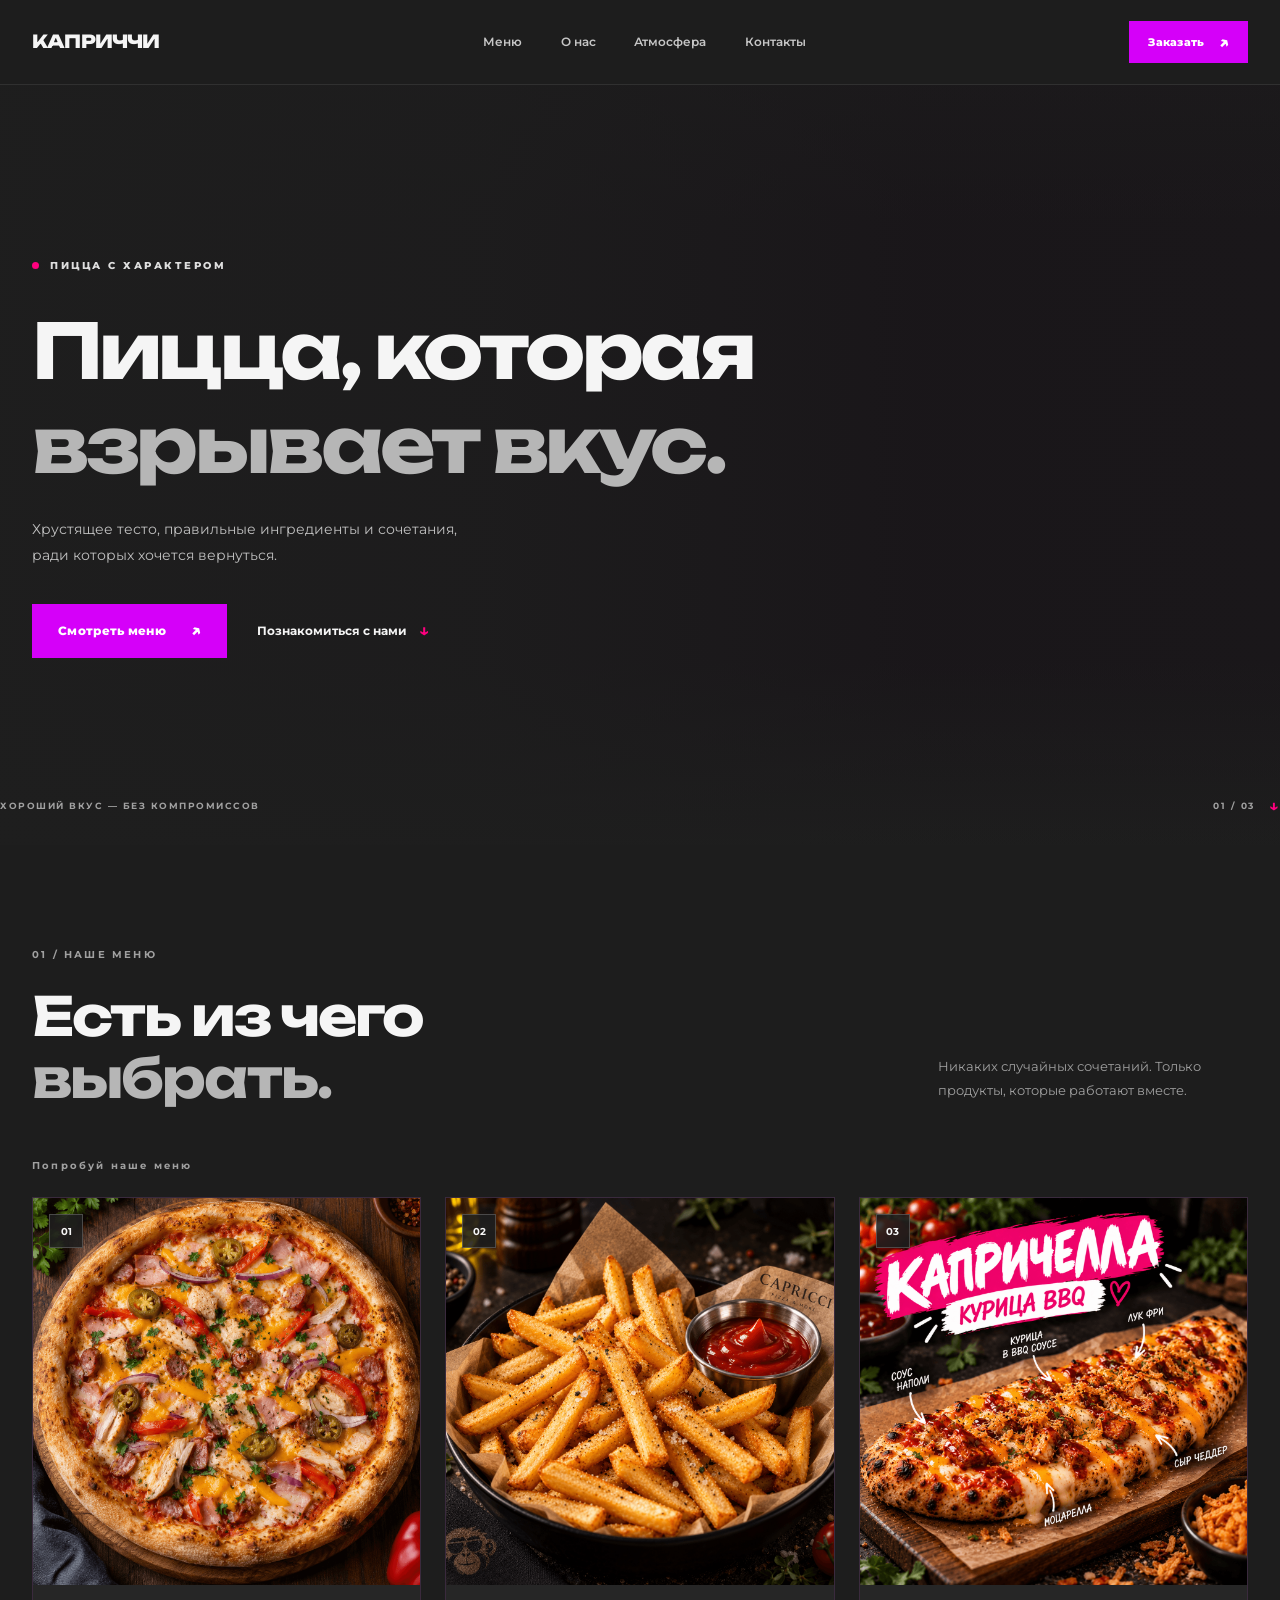
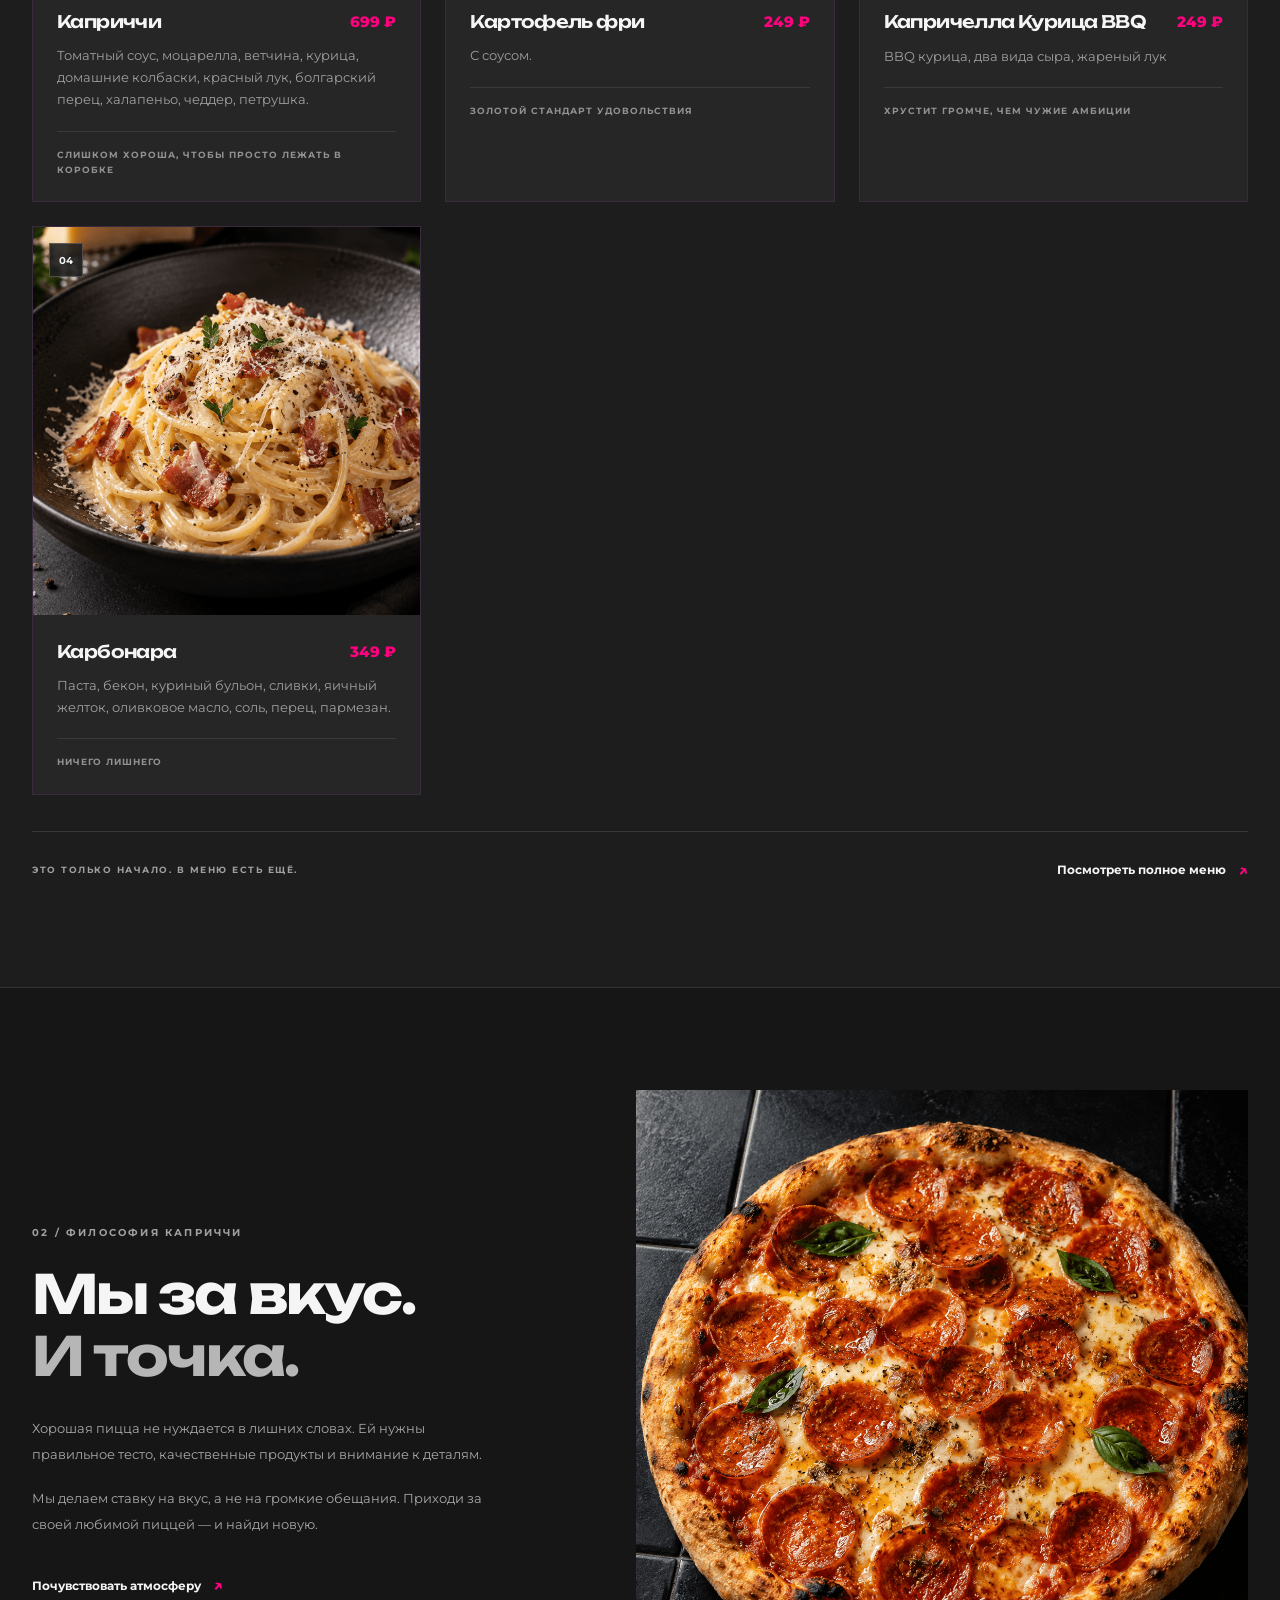
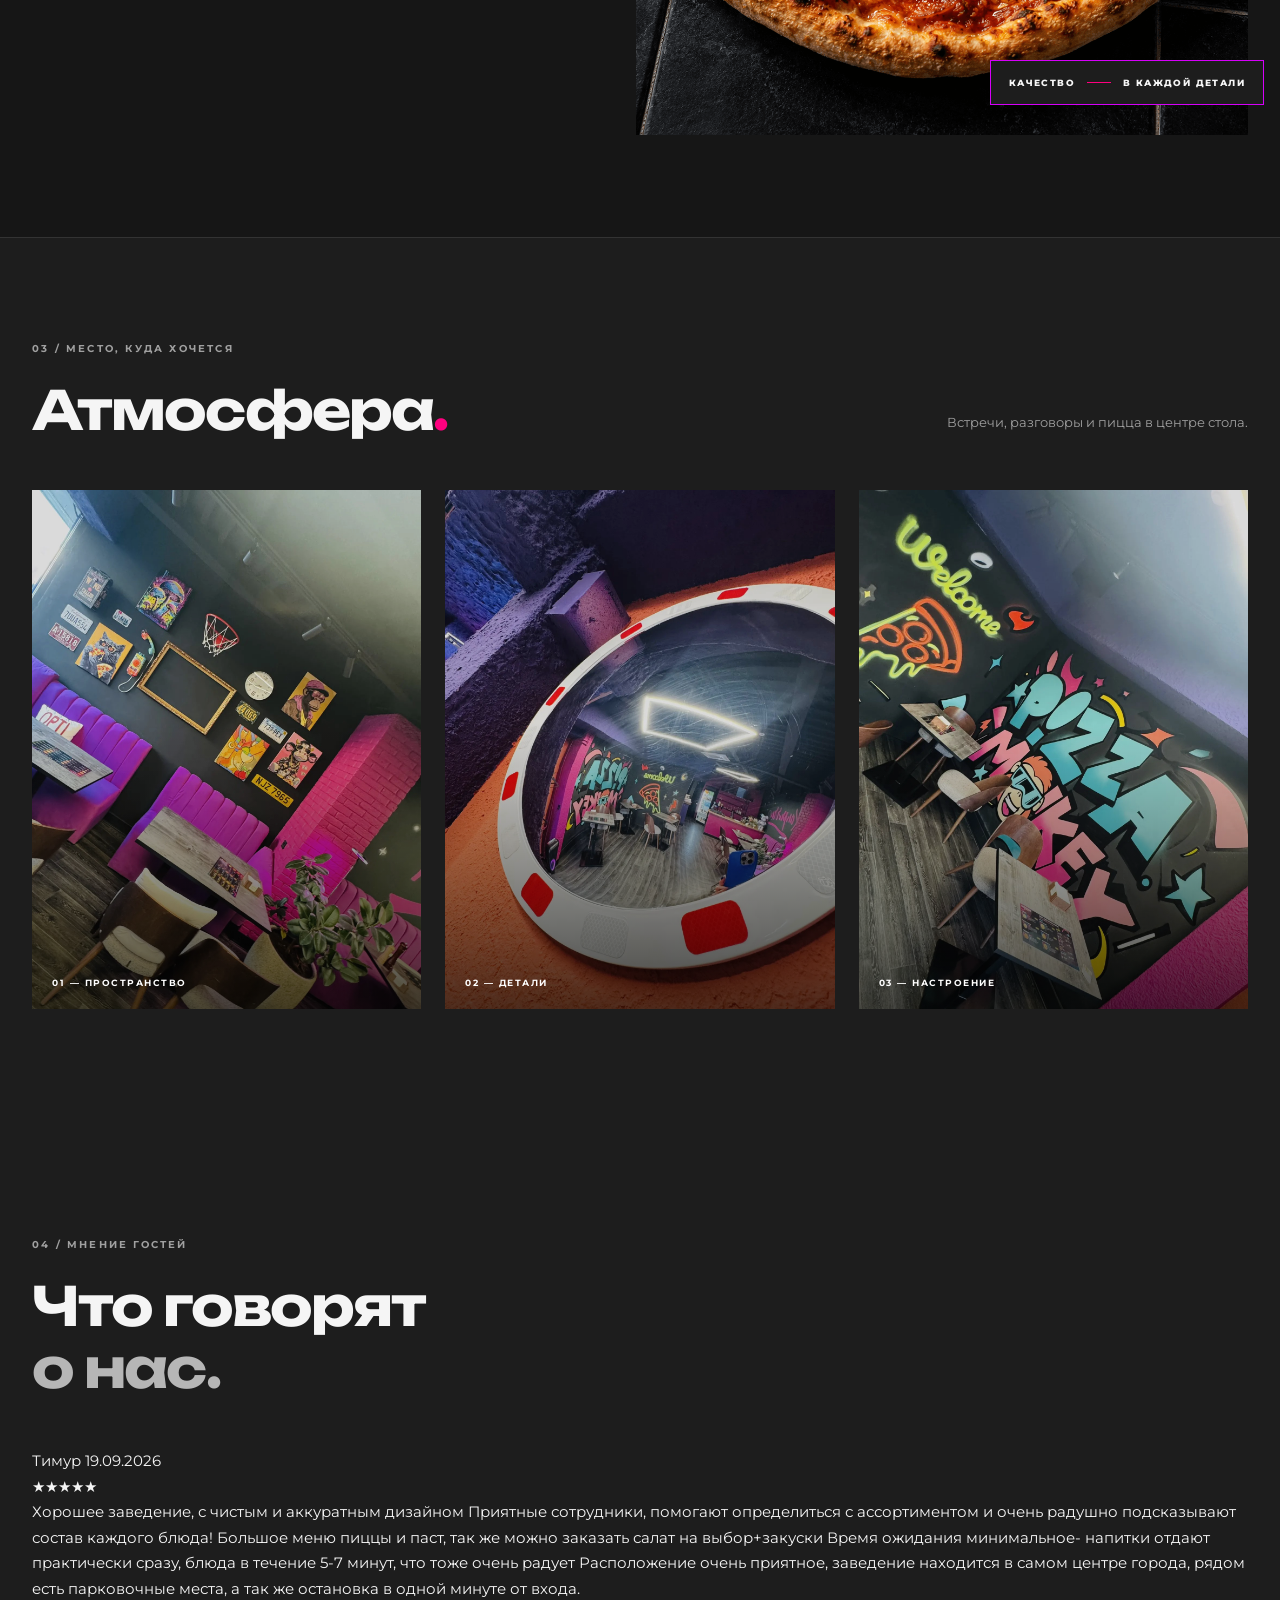
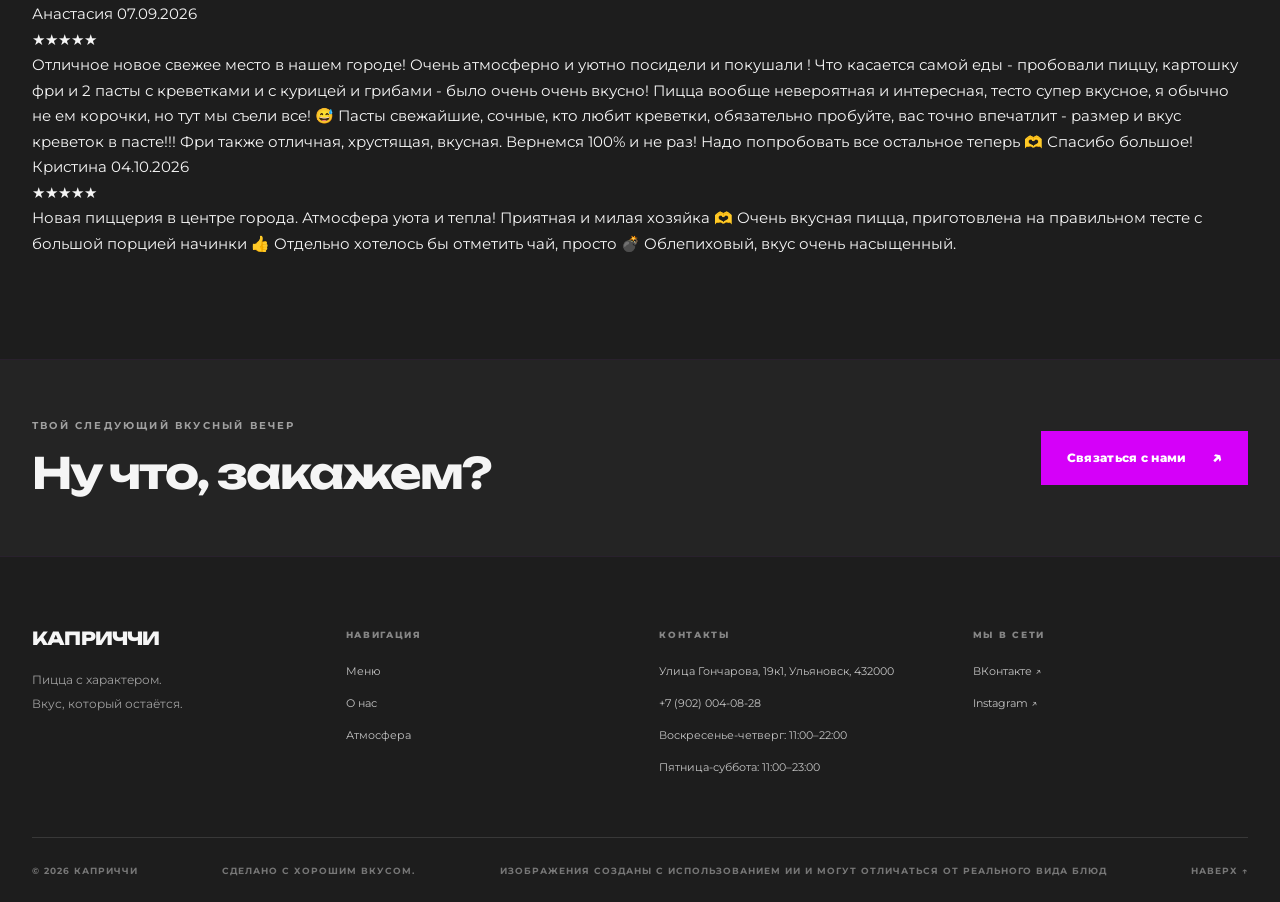
==== commit 868d1a47: "Update index.html" ====
--- a/index.html
+++ b/index.html
@@ -241,6 +241,84 @@
     </section>
 
 
+    
+<!-- ================= REVIEWS ================= -->
+<section class="section reviews-section" id="reviews">
+  <div class="container">
+
+    <div class="section-heading">
+      <div>
+        <div class="section-kicker">04 / МНЕНИЕ ГОСТЕЙ</div>
+        <h2>Что говорят<br><span>о нас.</span></h2>
+      </div>
+    </div>
+
+    <div class="reviews-grid">
+
+      <!-- Отзыв 1 -->
+      <article class="reviews-card">
+        <div class="reviews-card__top">
+          <span class="reviews-card__name">Тимур</span>
+          <time class="reviews-card__date">19.09.2026</time>
+        </div>
+
+        <div class="reviews-card__stars" aria-label="5 звёзд">
+          ★★★★★
+        </div>
+
+        <p class="reviews-card__text">Хорошее заведение, с чистым и аккуратным дизайном
+Приятные сотрудники, помогают определиться с ассортиментом и очень радушно подсказывают состав каждого блюда!
+
+Большое меню пиццы и паст, так же можно заказать салат на выбор+закуски
+Время ожидания минимальное- напитки отдают практически сразу, блюда в течение 5-7 минут, что тоже очень радует
+
+Расположение очень приятное, заведение находится в самом центре города, рядом есть парковочные места, а так же остановка в одной минуте от входа.</p>
+      </article>
+
+      <!-- Отзыв 2 -->
+      <article class="reviews-card">
+        <div class="reviews-card__top">
+          <span class="reviews-card__name">Анастасия</span>
+          <time class="reviews-card__date">07.09.2026</time>
+        </div>
+
+        <div class="reviews-card__stars" aria-label="5 звёзд">
+          ★★★★★
+        </div>
+
+        <p class="reviews-card__text">Отличное новое свежее место в нашем городе! Очень атмосферно и уютно посидели и покушали !
+
+Что касается самой еды - пробовали пиццу, картошку фри и 2 пасты с креветками и с курицей и грибами - было очень очень вкусно! Пицца вообще невероятная и интересная, тесто супер вкусное, я обычно не ем корочки, но тут мы съели все! 😅
+
+Пасты свежайшие, сочные, кто любит креветки, обязательно пробуйте, вас точно впечатлит - размер и вкус креветок в пасте!!!
+
+Фри также отличная, хрустящая, вкусная. Вернемся 100% и не раз! Надо попробовать все остальное теперь 🫶
+
+Спасибо большое!</p>
+      </article>
+
+      <!-- Отзыв 3 -->
+      <article class="reviews-card">
+        <div class="reviews-card__top">
+          <span class="reviews-card__name">Кристина</span>
+          <time class="reviews-card__date">04.10.2026</time>
+        </div>
+
+        <div class="reviews-card__stars" aria-label="5 звёзд">
+          ★★★★★
+        </div>
+
+        <p class="reviews-card__text">Новая пиццерия в центре города. Атмосфера уюта и тепла! Приятная и милая хозяйка 🫶
+Очень вкусная пицца, приготовлена на правильном тесте с большой порцией начинки 👍
+Отдельно хотелось бы отметить чай, просто 💣 Облепиховый, вкус очень насыщенный.</p>
+      </article>
+
+    </div>
+  </div>
+</section>
+
+
+
     <!-- ================= CONTACTS / CTA ================= -->
     <section class="contact-banner">
       <div class="container contact-banner-inner">
@@ -274,7 +352,7 @@
 
         <div class="footer-column">
           <h3>НАВИГАЦИЯ</h3>
-          <a href="#menu">Меню</a>
+          <a href="menu.html">Меню</a>
           <a href="#about">О нас</a>
           <a href="#atmosphere">Атмосфера</a>
         </div>
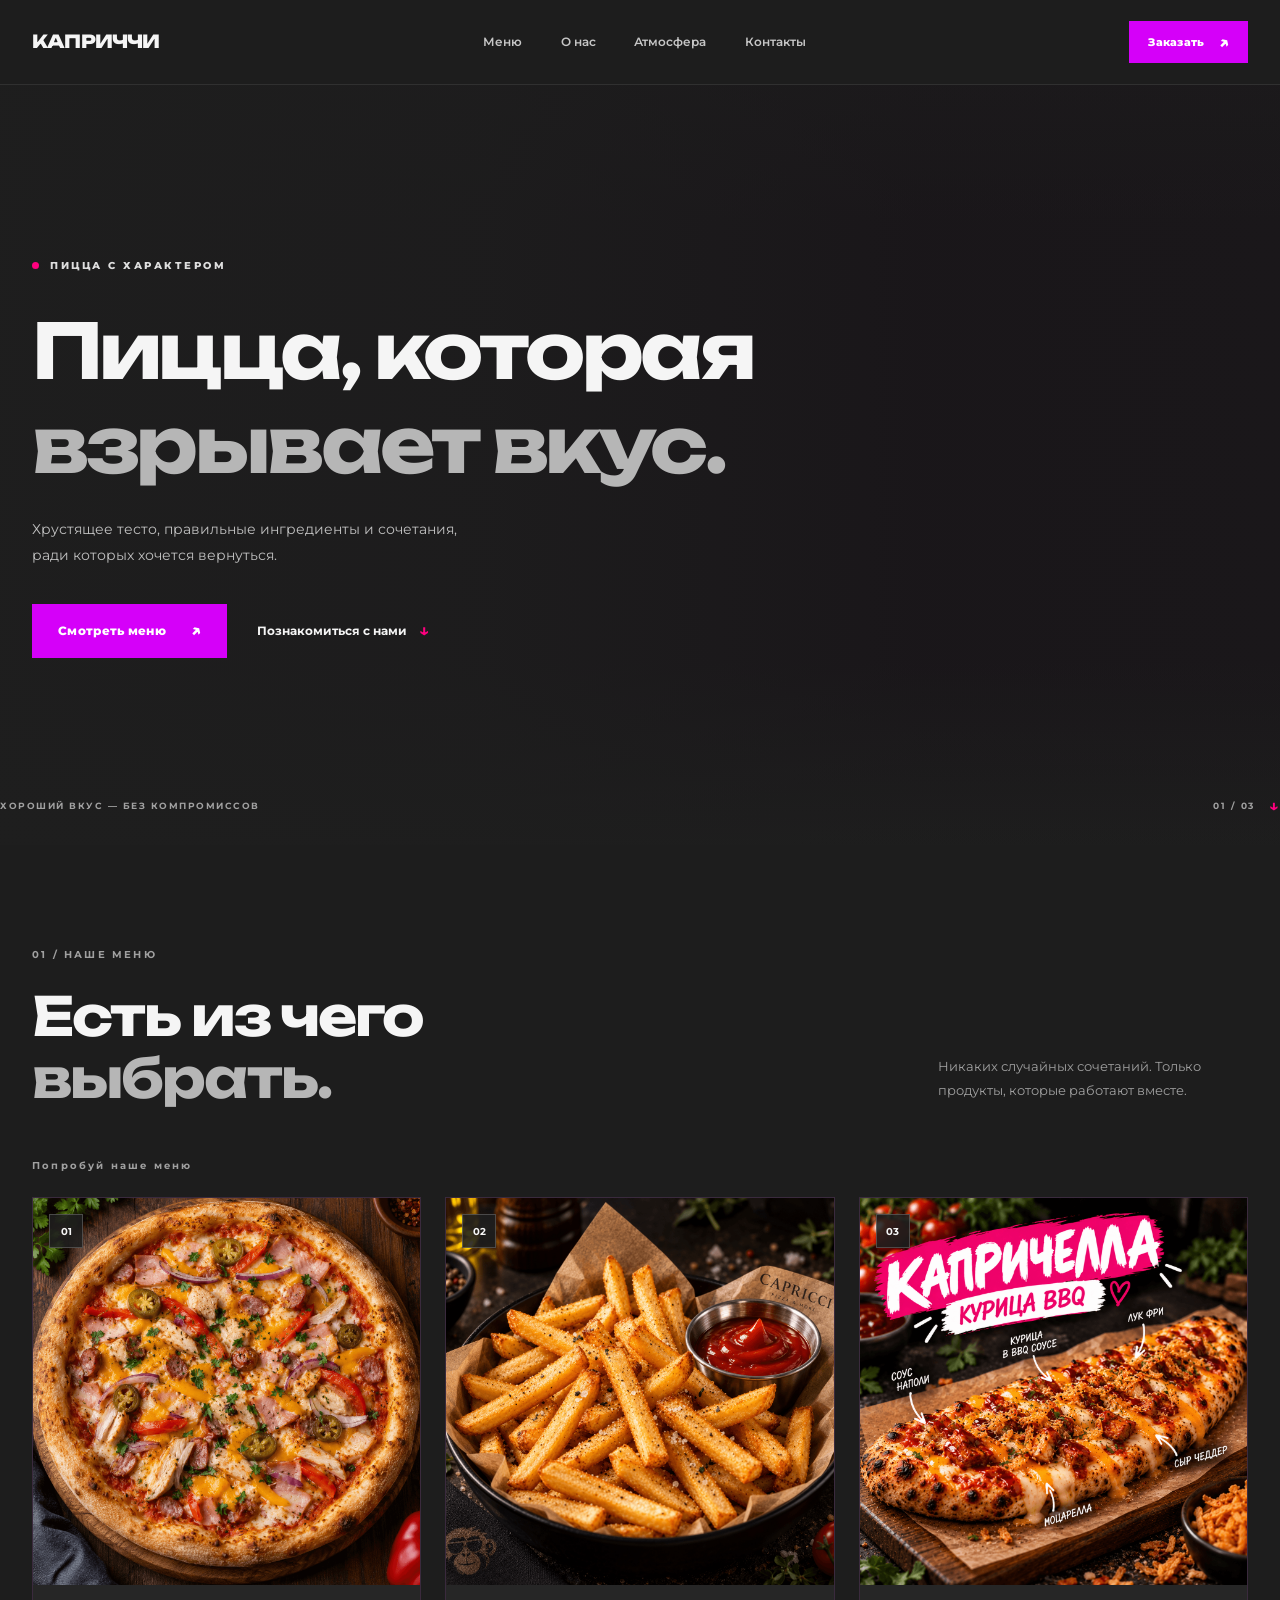
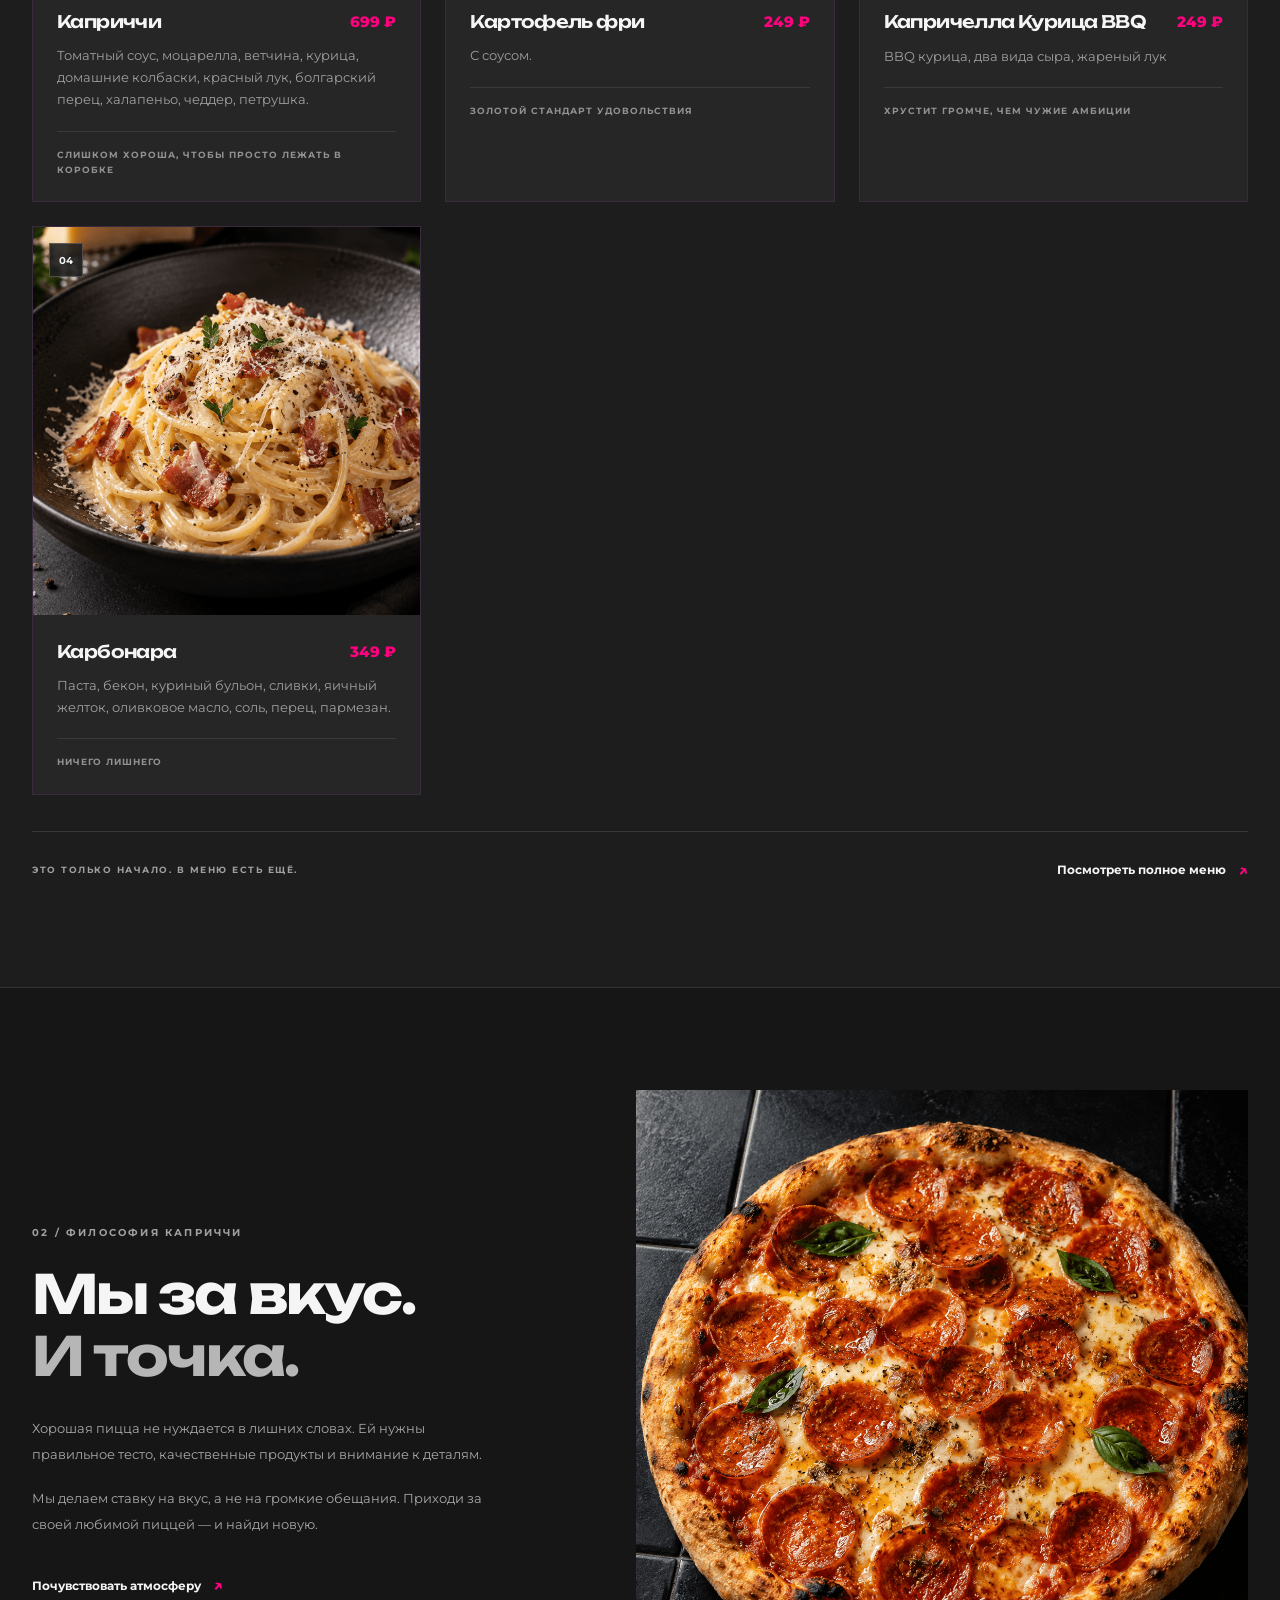
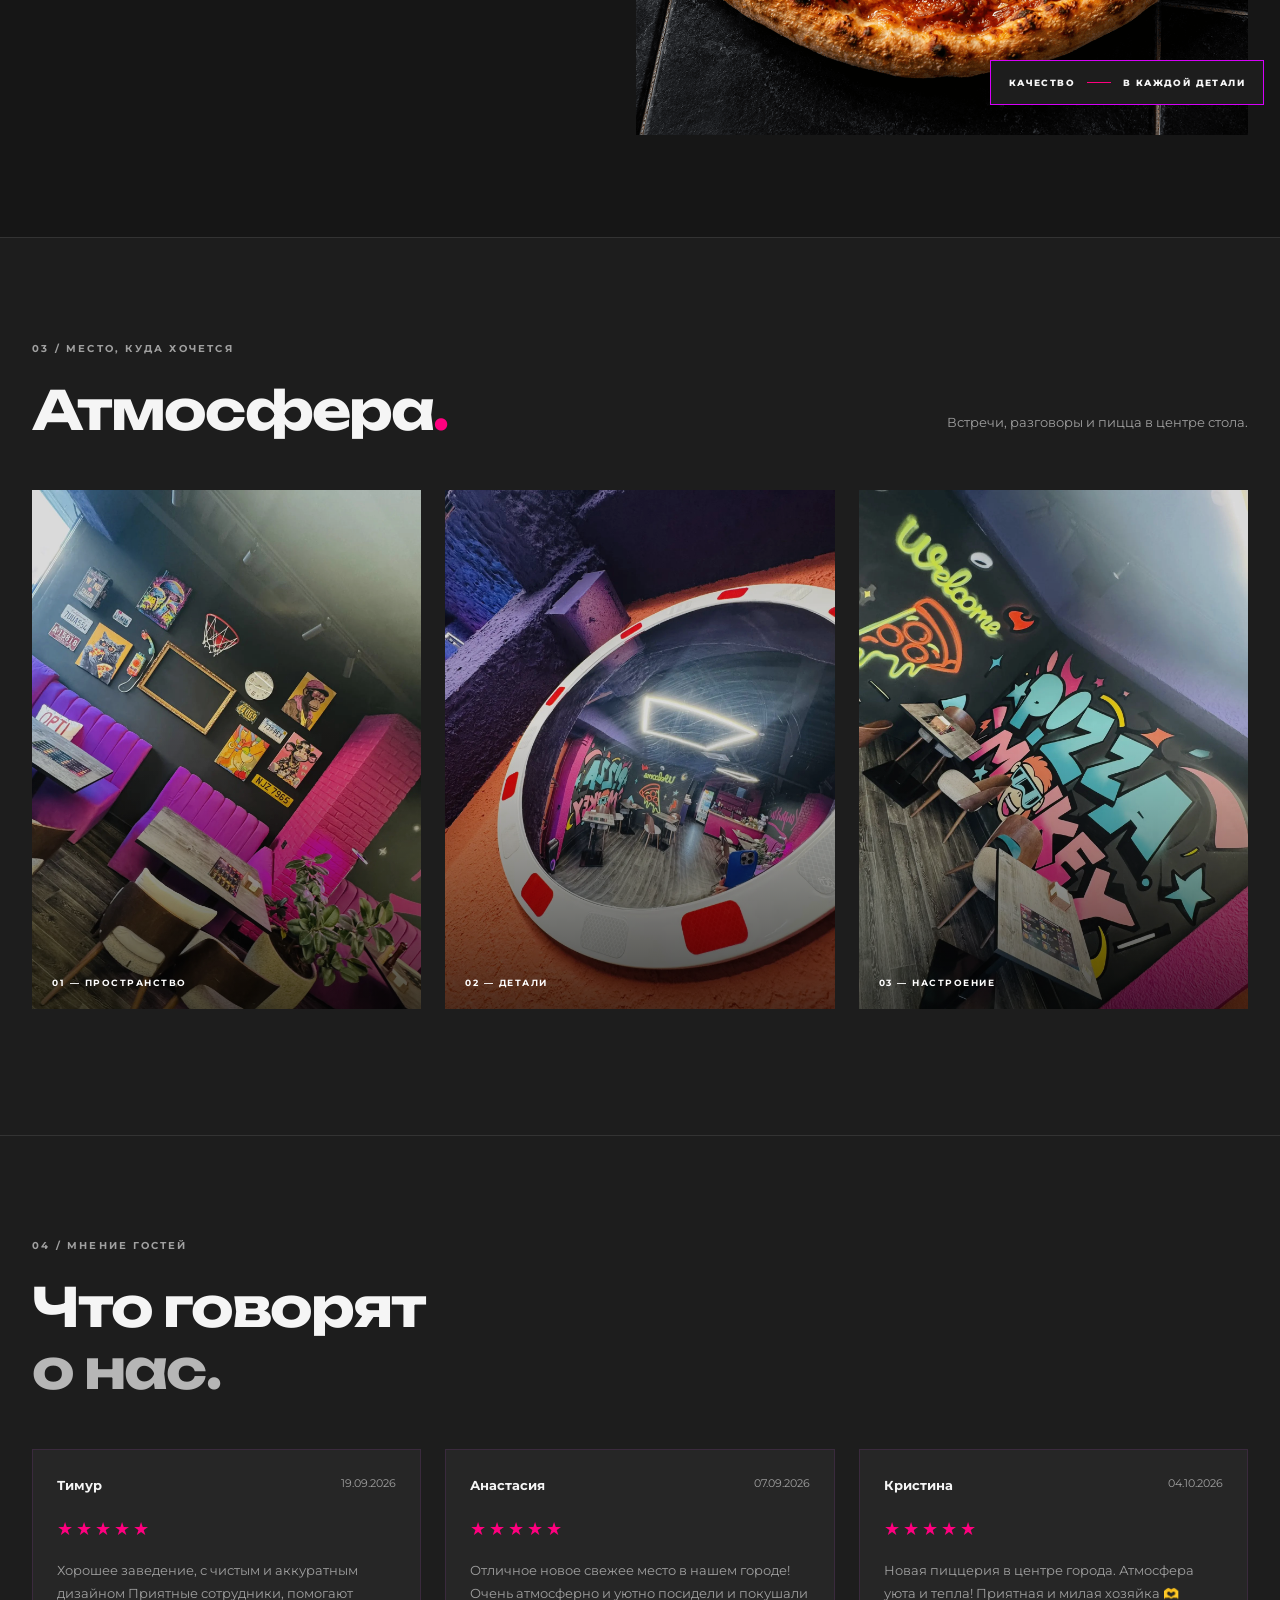
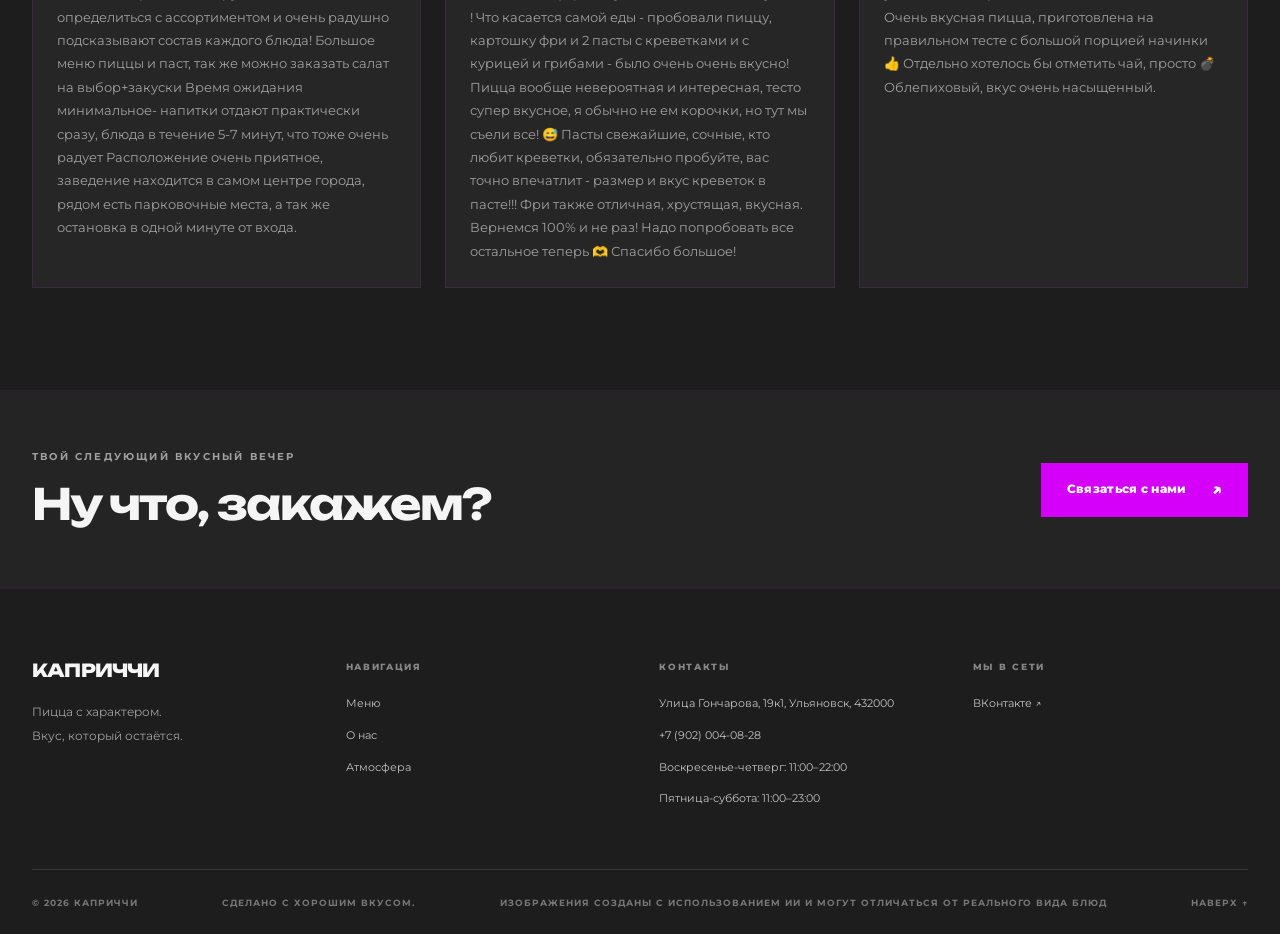
==== commit cafd2f92: "Update index.html" ====
--- a/index.html
+++ b/index.html
@@ -1,4 +1,3 @@
-
 <!DOCTYPE html>
 <html lang="ru">
 <head>
@@ -84,7 +83,7 @@
         </p>
 
         <div class="hero-actions">
-          <a href="#menu" class="button">
+          <a href="menu.html" class="button">
             Смотреть меню <span aria-hidden="true">↗</span>
           </a>
           <a href="#about" class="text-link">
@@ -376,7 +375,6 @@
 
           <!-- Замени # на реальные ссылки -->
           <a href="https://vk.ru/kapriccii" target="_blank" rel="noopener noreferrer">ВКонтакте ↗</a>
-          <a href="#" target="_blank" rel="noopener noreferrer">Instagram ↗</a>
         </div>
 
       </div>
@@ -416,3 +414,6 @@
 
 </body>
 </html>
+
+</body>
+</html>
--- a/style.css
+++ b/style.css
@@ -2808,3 +2808,77 @@
     box-shadow: none;
   }
 }
+
+
+
+/* =========================
+   REVIEWS
+   ========================= */
+
+.reviews-section {
+  background: var(--bg);
+  border-top: 1px solid #333333;
+}
+
+.reviews-grid {
+  display: grid;
+  grid-template-columns: repeat(3, minmax(0, 1fr));
+  gap: 24px;
+}
+
+.reviews-card {
+  min-width: 0;
+  min-height: 190px;
+  padding: 24px;
+  background: var(--card);
+  border: 1px solid var(--line);
+  transition: border-color var(--transition);
+}
+
+.reviews-card:hover {
+  border-color: var(--purple);
+}
+
+.reviews-card__top {
+  display: flex;
+  justify-content: space-between;
+  align-items: flex-start;
+  flex-wrap: wrap;
+  gap: 8px;
+  margin-bottom: 18px;
+}
+
+.reviews-card__name {
+  font-size: 13px;
+  font-weight: 700;
+}
+
+.reviews-card__date {
+  color: var(--muted);
+  font-size: 11px;
+}
+
+.reviews-card__stars {
+  margin-bottom: 14px;
+  color: var(--pink);
+  font-size: 18px;
+  letter-spacing: 3px;
+}
+
+.reviews-card__text {
+  color: var(--muted);
+  font-size: 13px;
+  line-height: 1.8;
+  overflow-wrap: anywhere;
+}
+
+@media (max-width: 680px) {
+  .reviews-grid {
+    grid-template-columns: minmax(0, 1fr);
+    gap: 18px;
+  }
+
+  .reviews-card {
+    padding: 20px;
+  }
+}
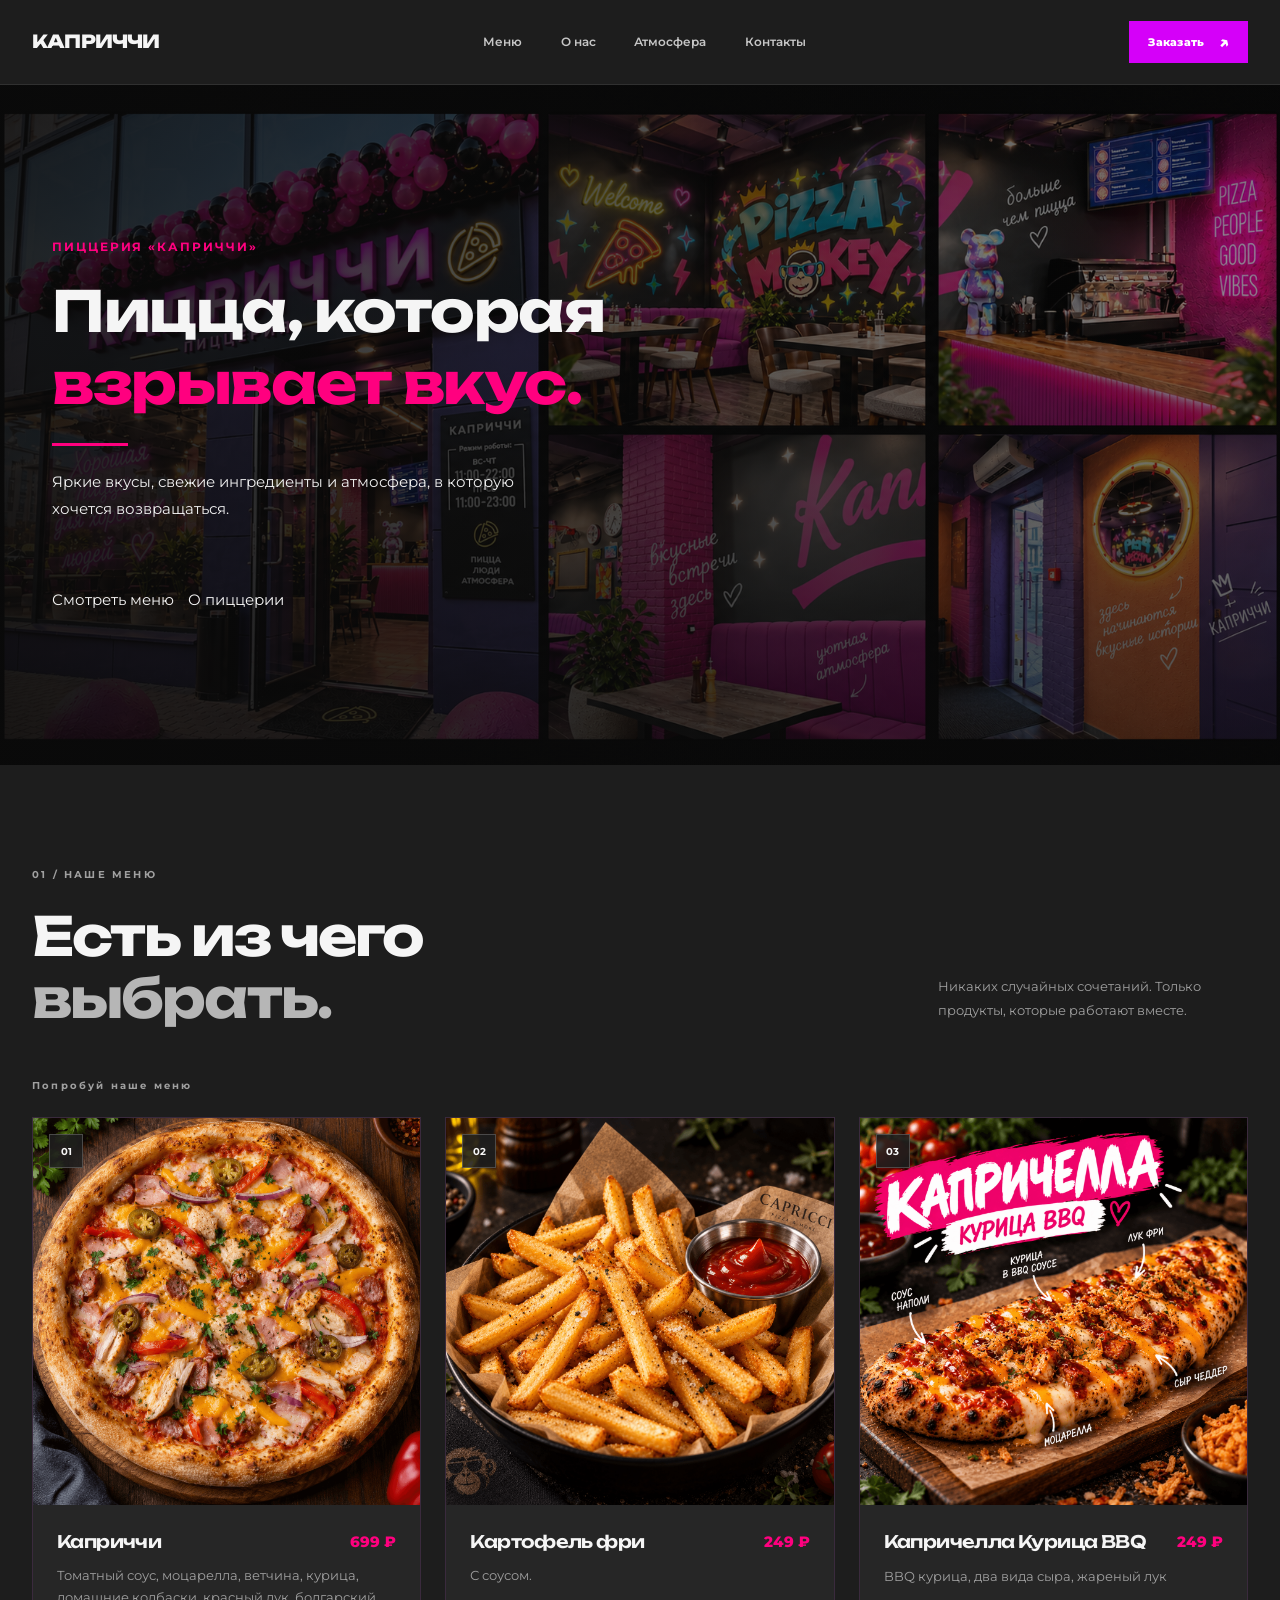
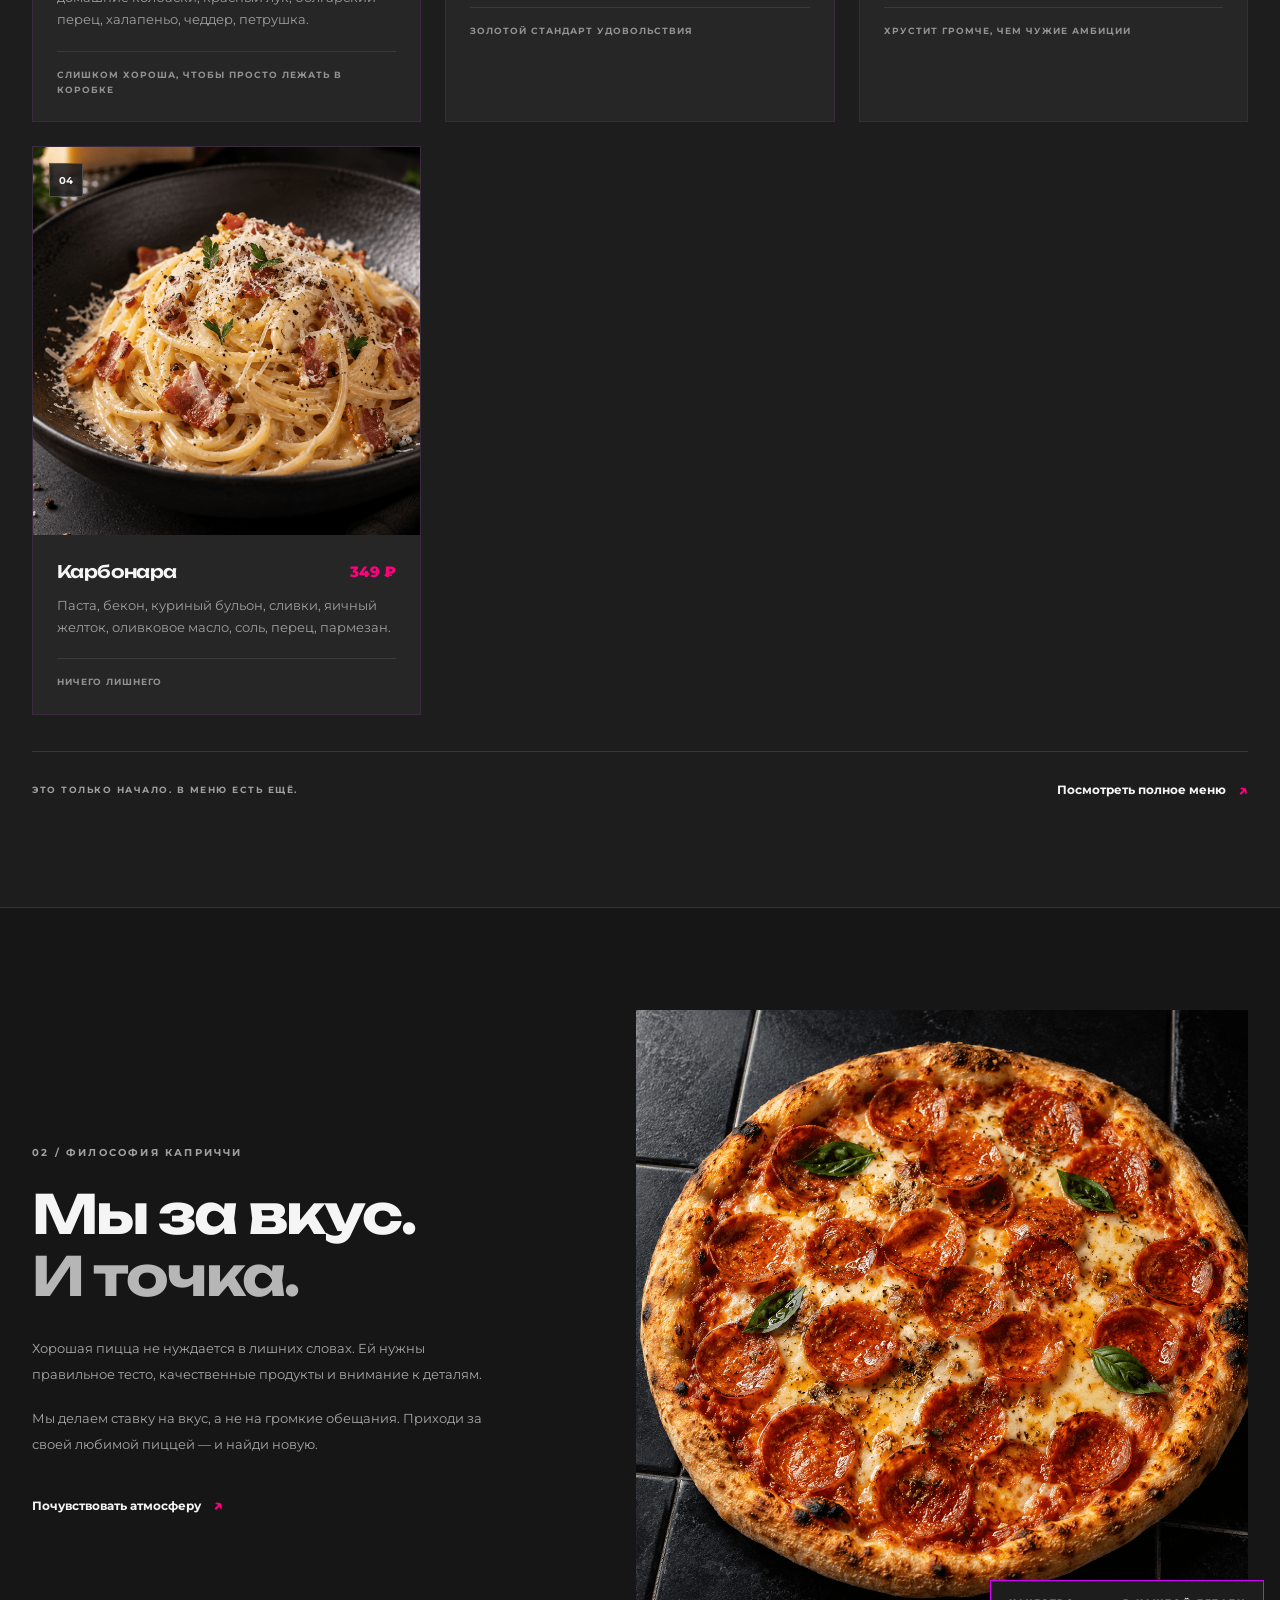
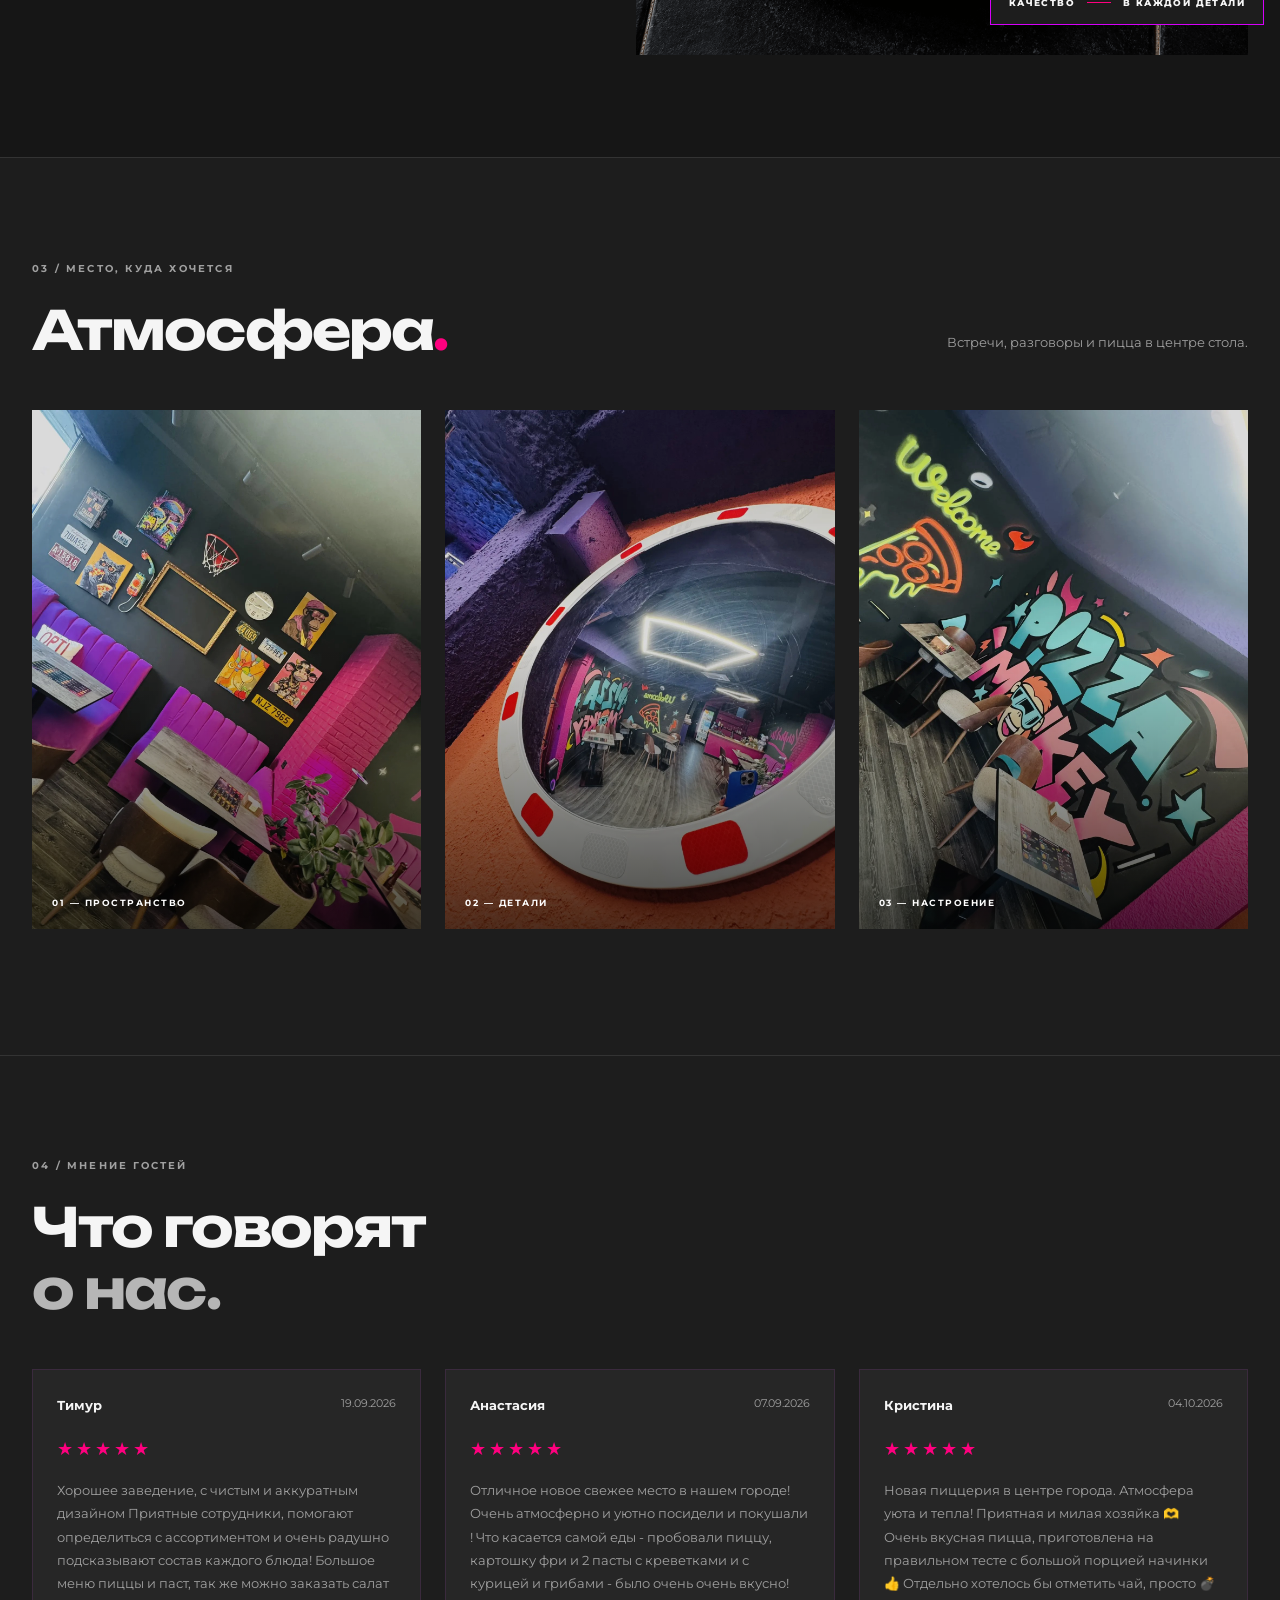
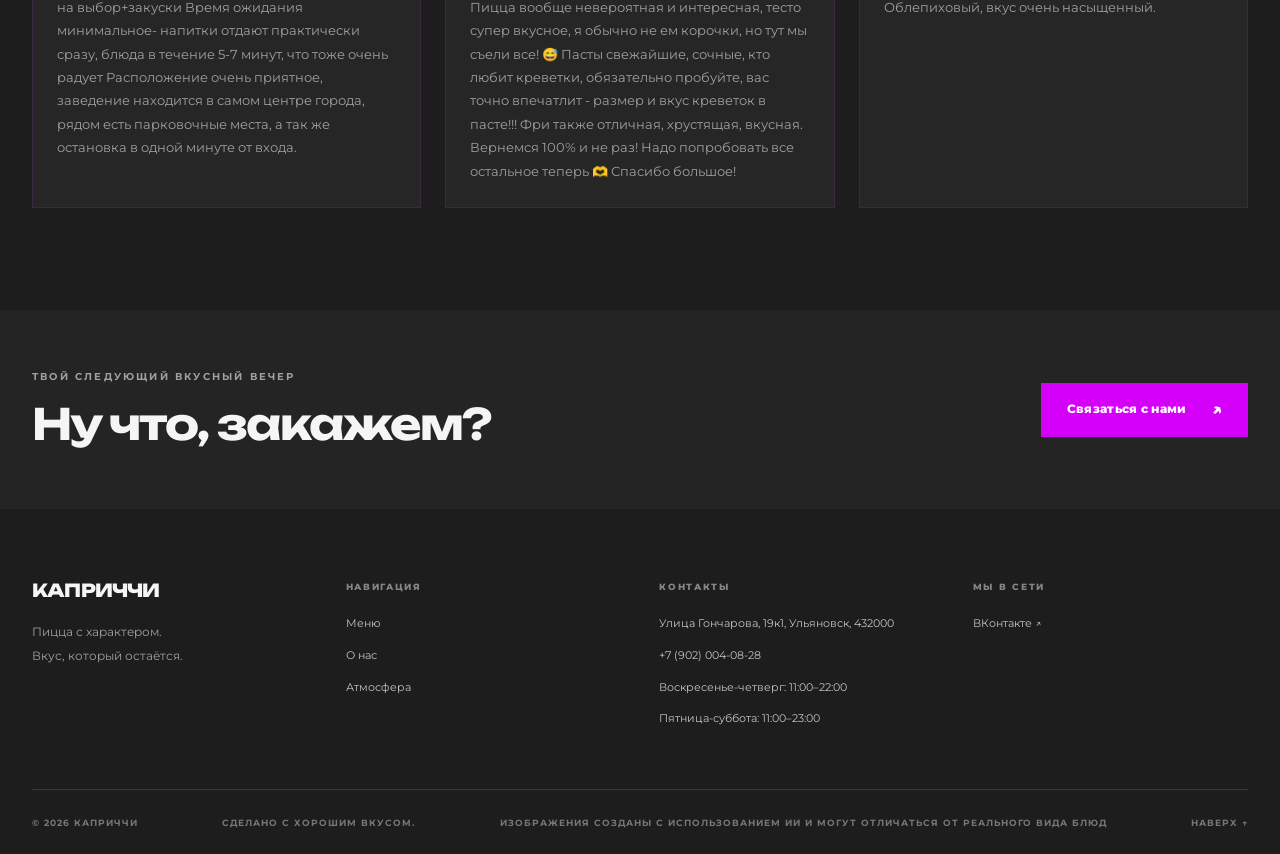
==== commit fdd9d894: "Add files via upload" ====
--- a/index.html
+++ b/index.html
@@ -1,3 +1,4 @@
+
 <!DOCTYPE html>
 <html lang="ru">
 <head>
@@ -55,48 +56,33 @@
 
   <main>
 
-    <!-- ================= HERO ================= -->
-    <section class="hero">
-      <!--
-        ФОНОВАЯ ФОТОГРАФИЯ:
-        Замени images/hero.jpg на путь к своей фотографии.
-        Лучше использовать широкое фото пиццы или интерьера в формате 16:9.
-      -->
-
-      <div class="hero-image" aria-hidden="true"></div>
-      <div class="hero-shade" aria-hidden="true"></div>
-
-      <div class="container hero-content">
-        <div class="eyebrow">
-          <span class="status-dot"></span>
-          ПИЦЦА С ХАРАКТЕРОМ
-        </div>
-
-        <h1>
-          Пицца, которая<br>
-          <span>взрывает вкус.</span>
-        </h1>
-
-        <p class="hero-description">
-          Хрустящее тесто, правильные ингредиенты
-          и сочетания, ради которых хочется вернуться.
-        </p>
-
-        <div class="hero-actions">
-          <a href="menu.html" class="button">
-            Смотреть меню <span aria-hidden="true">↗</span>
-          </a>
-          <a href="#about" class="text-link">
-            Познакомиться с нами <span aria-hidden="true">↓</span>
-          </a>
-        </div>
-
-        <div class="hero-bottom">
-          <span>ХОРОШИЙ ВКУС — БЕЗ КОМПРОМИССОВ</span>
-          <a href="#menu" aria-label="Перейти к меню">01 / 03 <span>↓</span></a>
-        </div>
-      </div>
-    </section>
+    
+
+<section class="hero" id="hero">
+  <div class="hero-image" aria-hidden="true"></div>
+
+  <div class="container hero-content">
+    <div class="hero-kicker">ПИЦЦЕРИЯ «КАПРИЧЧИ»</div>
+
+    <h1>
+      Пицца, которая<br>
+      <span>взрывает вкус.</span>
+    </h1>
+
+    <div class="hero-divider"></div>
+
+    <p class="hero-description">
+      Яркие вкусы, свежие ингредиенты и атмосфера,
+      в которую хочется возвращаться.
+    </p>
+
+    <div class="hero-actions">
+      <a href="menu.html" class="btn btn-primary">Смотреть меню</a>
+      <a href="#about" class="btn btn-secondary">О пиццерии</a>
+    </div>
+  </div>
+</section>
+
 
 
     <!-- ================= MENU ================= -->
@@ -414,6 +400,3 @@
 
 </body>
 </html>
-
-</body>
-</html>
--- a/style.css
+++ b/style.css
@@ -1847,89 +1847,7 @@
 }
 
 
-/* =========================================================
-   РУЧНАЯ НАСТРОЙКА ПОЗИЦИИ ФОТО В КАРТОЧКАХ МЕНЮ
-   ========================================================= */
-
-.pizza-photo img[src="images/marinara.png"] { object-position: 50% 50%; }
-.pizza-photo img[src="images/margarita.png"] { object-position: 50% 50%; }
-.pizza-photo img[src="images/pepperoni.png"] { object-position: 50% 50%; }
-.pizza-photo img[src="images/fourcheese2.jpg"] { object-position: 50% 100%; }
-.pizza-photo img[src="images/zal1.jpg"] { object-position: 50% 50%; }
-.pizza-photo img[src="images/capricci2.jpg"] { object-position: 50% 50%; }
-.pizza-photo img[src="images/parma2.jpg"] { object-position: 50% 50%; }
-.pizza-photo img[src="images/grusha2.jpg"] { object-position: 50% 50%; }
-.pizza-photo img[src="images/caprichoza.png"] { object-position: 50% 50%; }
-.pizza-photo img[src="images/frutti.png"] { object-position: 50% 50%; }
-.pizza-photo img[src="images/caprichelaBBQ.jpg"] { object-position: 50% 50%; }
-.pizza-photo img[src="images/free.png"] { object-position: 50% 50%; }
-.pizza-photo img[src="images/batat.png"] { object-position: 50% 50%; }
-.pizza-photo img[src="images/naggets.png"] { object-position: 50% 50%; }
-.pizza-photo img[src="images/cheesestick.png"] { object-position: 50% 50%; }
-.pizza-photo img[src="images/crilya.png"] { object-position: 50% 50%; }
-.pizza-photo img[src="images/carbonara.png"] { object-position: 50% 50%; }
-.pizza-photo img[src="images/chicken-mushroom-pasta.png"] { object-position: 50% 50%; }
-.pizza-photo img[src="images/shrimp-pasta.png"] { object-position: 50% 50%; }
-.pizza-photo img[src="images/caesar-chicken.png"] { object-position: 50% 50%; }
-.pizza-photo img[src="images/caesar-shrimp.png"] { object-position: 50% 50%; }
-.pizza-photo img[src="images/gamberetti.png"] { object-position: 50% 50%; }
-.pizza-photo img[src="images/cappuccino.png"] { object-position: 50% 50%; }
-.pizza-photo img[src="images/espresso.png"] { object-position: 50% 50%; }
-.pizza-photo img[src="images/latte.png"] { object-position: 50% 50%; }
-.pizza-photo img[src="images/raf.png"] { object-position: 50% 50%; }
-.pizza-photo img[src="images/sea-buckthorn-tea.png"] { object-position: 50% 50%; }
-.pizza-photo img[src="images/raspberry-tea.png"] { object-position: 50% 50%; }
-.pizza-photo img[src="images/mors.png"] { object-position: 50% 50%; }
-.pizza-photo img[src="images/sunrise-lemonade.png"] { object-position: 50% 50%; }
-.pizza-photo img[src="images/bumblebee-lemonade.png"] { object-position: 50% 50%; }
-.pizza-photo img[src="images/strawberry-milkshake.png"] { object-position: 50% 50%; }
-.pizza-photo img[src="images/vanilla-milkshake.png"] { object-position: 50% 50%; }
-.pizza-photo img[src="images/chocolate-milkshake.png"] { object-position: 50% 50%; }
-
-
-/* =========================================================
-   НАСТРОЙКА ФОТО ИМЕННО НА СТРАНИЦЕ menu.html
-   Меняй проценты у нужной картинки: первое число — X,
-   второе — Y. 50% 50% означает центр.
-   ========================================================= */
-
-.menu-fix-section .pizza-photo img[src="images/marinara.png"] { object-position: 50% 50% !important; }
-.menu-fix-section .pizza-photo img[src="images/margarita.png"] { object-position: 50% 50% !important; }
-.menu-fix-section .pizza-photo img[src="images/pepperoni.png"] { object-position: 50% 50% !important; }
-.menu-fix-section .pizza-photo img[src="images/capricci2.jpg"] { object-position: 50% 25% !important; }
-.menu-fix-section .pizza-photo img[src="images/parma2.jpg"] { object-position: 80% 50% !important; }
-.menu-fix-section .pizza-photo img[src="images/fourcheese2.jpg"] { object-position: 50% 100% !important; }
-.menu-fix-section .pizza-photo img[src="images/grusha2.jpg"] { object-position: 50% 90% !important; }
-.menu-fix-section .pizza-photo img[src="images/caprichoza.png"] { object-position: 50% 50% !important; }
-.menu-fix-section .pizza-photo img[src="images/frutti.png"] { object-position: 50% 50% !important; }
-.menu-fix-section .pizza-photo img[src="images/caprichelaBBQ.jpg"] { object-position: 50% 50% !important; }
-.menu-fix-section .pizza-photo img[src="images/free.png"] { object-position: 50% 50% !important; }
-.menu-fix-section .pizza-photo img[src="images/batat.png"] { object-position: 50% 50% !important; }
-.menu-fix-section .pizza-photo img[src="images/naggets.png"] { object-position: 50% 50% !important; }
-.menu-fix-section .pizza-photo img[src="images/cheesestick.png"] { object-position: 50% 50% !important; }
-.menu-fix-section .pizza-photo img[src="images/crilya.png"] { object-position: 50% 50% !important; }
-.menu-fix-section .pizza-photo img[src="images/carbonara.png"] { object-position: 50% 50% !important; }
-.menu-fix-section .pizza-photo img[src="images/chicken-mushroom-pasta.png"] { object-position: 50% 50% !important; }
-.menu-fix-section .pizza-photo img[src="images/shrimp-pasta.png"] { object-position: 50% 50% !important; }
-.menu-fix-section .pizza-photo img[src="images/caesar-chicken.png"] { object-position: 50% 50% !important; }
-.menu-fix-section .pizza-photo img[src="images/caesar-shrimp.png"] { object-position: 50% 50% !important; }
-.menu-fix-section .pizza-photo img[src="images/gamberetti.png"] { object-position: 50% 50% !important; }
-.menu-fix-section .pizza-photo img[src="images/cappuccino.png"] { object-position: 50% 50% !important; }
-.menu-fix-section .pizza-photo img[src="images/espresso.png"] { object-position: 50% 50% !important; }
-.menu-fix-section .pizza-photo img[src="images/latte.png"] { object-position: 50% 50% !important; }
-.menu-fix-section .pizza-photo img[src="images/raf.png"] { object-position: 50% 50% !important; }
-.menu-fix-section .pizza-photo img[src="images/sea-buckthorn-tea.png"] { object-position: 50% 50% !important; }
-.menu-fix-section .pizza-photo img[src="images/raspberry-tea.png"] { object-position: 50% 50% !important; }
-.menu-fix-section .pizza-photo img[src="images/mors.png"] { object-position: 50% 50% !important; }
-.menu-fix-section .pizza-photo img[src="images/sunrise-lemonade.png"] { object-position: 50% 50% !important; }
-.menu-fix-section .pizza-photo img[src="images/bumblebee-lemonade.png"] { object-position: 50% 50% !important; }
-.menu-fix-section .pizza-photo img[src="images/strawberry-milkshake.png"] { object-position: 50% 50% !important; }
-.menu-fix-section .pizza-photo img[src="images/vanilla-milkshake.png"] { object-position: 50% 50% !important; }
-.menu-fix-section .pizza-photo img[src="images/chocolate-milkshake.png"] { object-position: 50% 50% !important; }
-/* =========================================================
-   CAPRICCI — RESPONSIVE OVERRIDES
-   Итоговый адаптивный слой: mobile-first корректировки
-   ========================================================= */
+
 
 :root {
   --side-padding: clamp(16px, 4vw, 32px);
@@ -2882,3 +2800,206 @@
     padding: 20px;
   }
 }
+
+
+
+/* =========================
+   HERO — ФОТО ФОНОМ
+   ========================= */
+
+.hero {
+  position: relative;
+  isolation: isolate;
+  display: flex;
+  align-items: center;
+  min-height: min(680px, calc(100svh - 84px));
+  padding: 0;
+  overflow: hidden;
+  background: #1e1e1e;
+}
+
+.hero-image {
+  position: absolute;
+  inset: 0;
+  z-index: -1;
+  background-color: #171717;
+  background-image:
+    linear-gradient(
+      90deg,
+      rgba(10, 10, 10, 0.88) 0%,
+      rgba(10, 10, 10, 0.68) 42%,
+      rgba(10, 10, 10, 0.38) 100%
+    ),
+    linear-gradient(
+      0deg,
+      rgba(10, 10, 10, 0.55) 0%,
+      rgba(10, 10, 10, 0.08) 75%,
+      rgba(10, 10, 10, 0.3) 100%
+    ),
+    url("images/hero.jpg");
+  background-size: cover;
+  background-position: center 48%;
+  background-repeat: no-repeat;
+}
+
+.hero-content {
+  position: relative;
+  z-index: 1;
+  display: flex;
+  flex-direction: column;
+  justify-content: center;
+  align-items: flex-start;
+  width: 100%;
+  max-width: 1240px;
+  min-height: inherit;
+  padding: 72px 32px;
+  margin-inline: auto;
+  text-align: left;
+}
+
+.hero-kicker {
+  margin-bottom: 22px;
+  color: var(--pink);
+  font-size: 12px;
+  font-weight: 700;
+  letter-spacing: 0.16em;
+  line-height: 1.6;
+}
+
+.hero-content h1 {
+  max-width: 760px;
+  margin: 0;
+  font-family: "Unbounded", sans-serif;
+  font-size: clamp(34px, 4.4vw, 60px);
+  font-weight: 700;
+  line-height: 1.2;
+  letter-spacing: -1.5px;
+  overflow-wrap: anywhere;
+}
+
+.hero-content h1 span {
+  color: var(--pink);
+}
+
+.hero-divider {
+  width: 76px;
+  height: 3px;
+  margin: 26px 0 22px;
+  background: var(--pink);
+}
+
+.hero-description {
+  max-width: 480px;
+  margin: 0 0 30px;
+  color: #f0f0f0;
+  font-size: 15px;
+  line-height: 1.8;
+}
+
+.hero-actions {
+  display: flex;
+  flex-wrap: wrap;
+  align-items: center;
+  gap: 14px;
+}
+
+@media (max-width: 900px) {
+  .hero {
+    min-height: 560px;
+  }
+
+  .hero-content {
+    padding-inline: 28px;
+  }
+
+  .hero-image {
+    background-position: center 48%;
+  }
+}
+
+/* Мобильная версия */
+@media (max-width: 680px) {
+  .hero {
+    min-height: 0;
+    padding: 0;
+  }
+
+  .hero-image {
+    background-image:
+      linear-gradient(
+        90deg,
+        rgba(10, 10, 10, 0.78) 0%,
+        rgba(10, 10, 10, 0.58) 55%,
+        rgba(10, 10, 10, 0.48) 100%
+      ),
+      linear-gradient(
+        0deg,
+        rgba(10, 10, 10, 0.72) 0%,
+        rgba(10, 10, 10, 0.32) 58%,
+        rgba(10, 10, 10, 0.48) 100%
+      ),
+      url("images/hero.jpg");
+    background-size: cover;
+    background-position: center 48%;
+  }
+
+  .hero-content {
+    min-height: 0;
+    padding: 48px 16px 42px;
+  }
+
+  .hero-kicker {
+    margin-bottom: 14px;
+    font-size: 10px;
+    letter-spacing: 0.12em;
+  }
+
+  .hero-content h1 {
+    font-size: clamp(27px, 7.6vw, 40px);
+    line-height: 1.2;
+    letter-spacing: -1px;
+  }
+
+  .hero-divider {
+    width: 58px;
+    margin: 18px 0 14px;
+  }
+
+  .hero-description {
+    max-width: 100%;
+    margin-bottom: 20px;
+    font-size: 13px;
+    line-height: 1.65;
+  }
+
+  .hero-actions {
+    gap: 10px;
+  }
+
+  .menu-section {
+    padding-top: 42px;
+    padding-bottom: 48px;
+  }
+
+  .menu-section .section-heading {
+    margin-bottom: 28px;
+  }
+
+  .menu-section .menu-category-title {
+    margin-bottom: 16px;
+  }
+}
+
+@media (max-width: 380px) {
+  .hero-content {
+    padding: 40px 16px 34px;
+  }
+
+  .hero-actions {
+    align-items: stretch;
+  }
+
+  .hero-actions .btn {
+    text-align: center;
+  }
+}
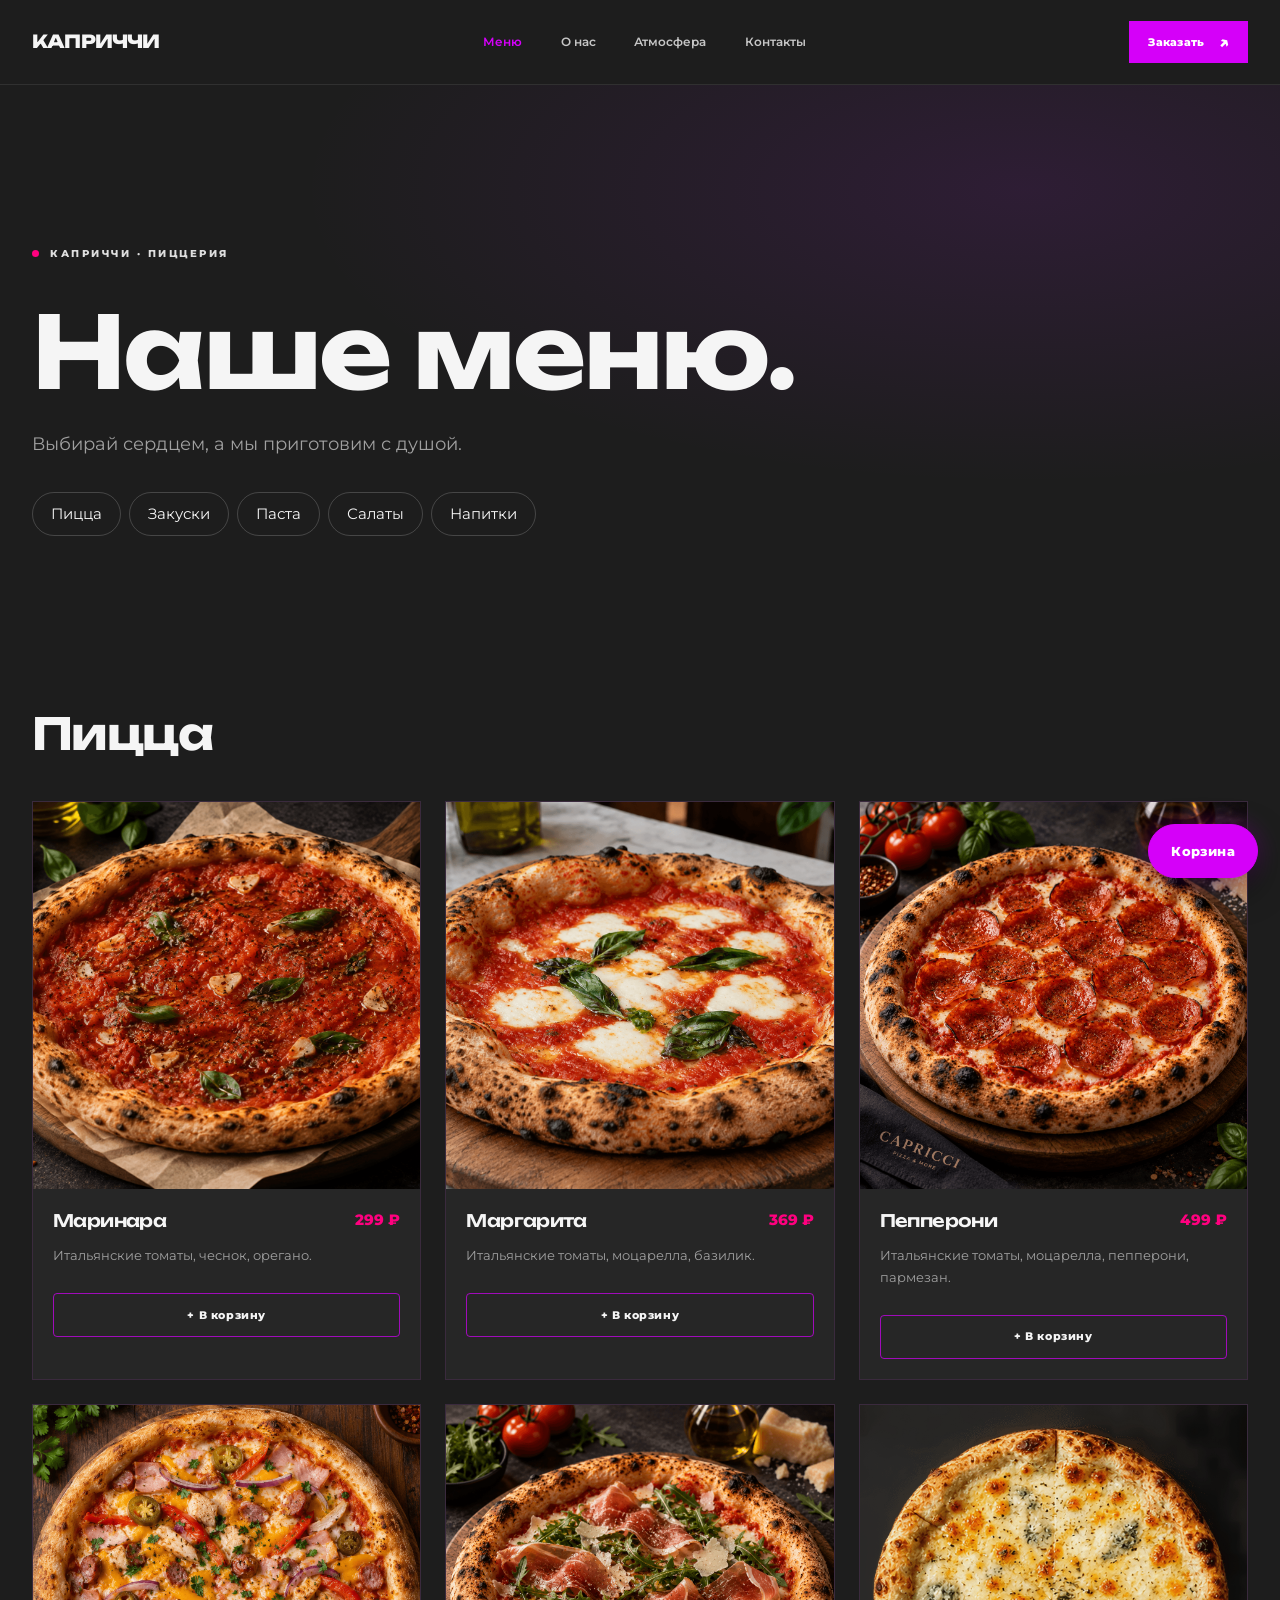
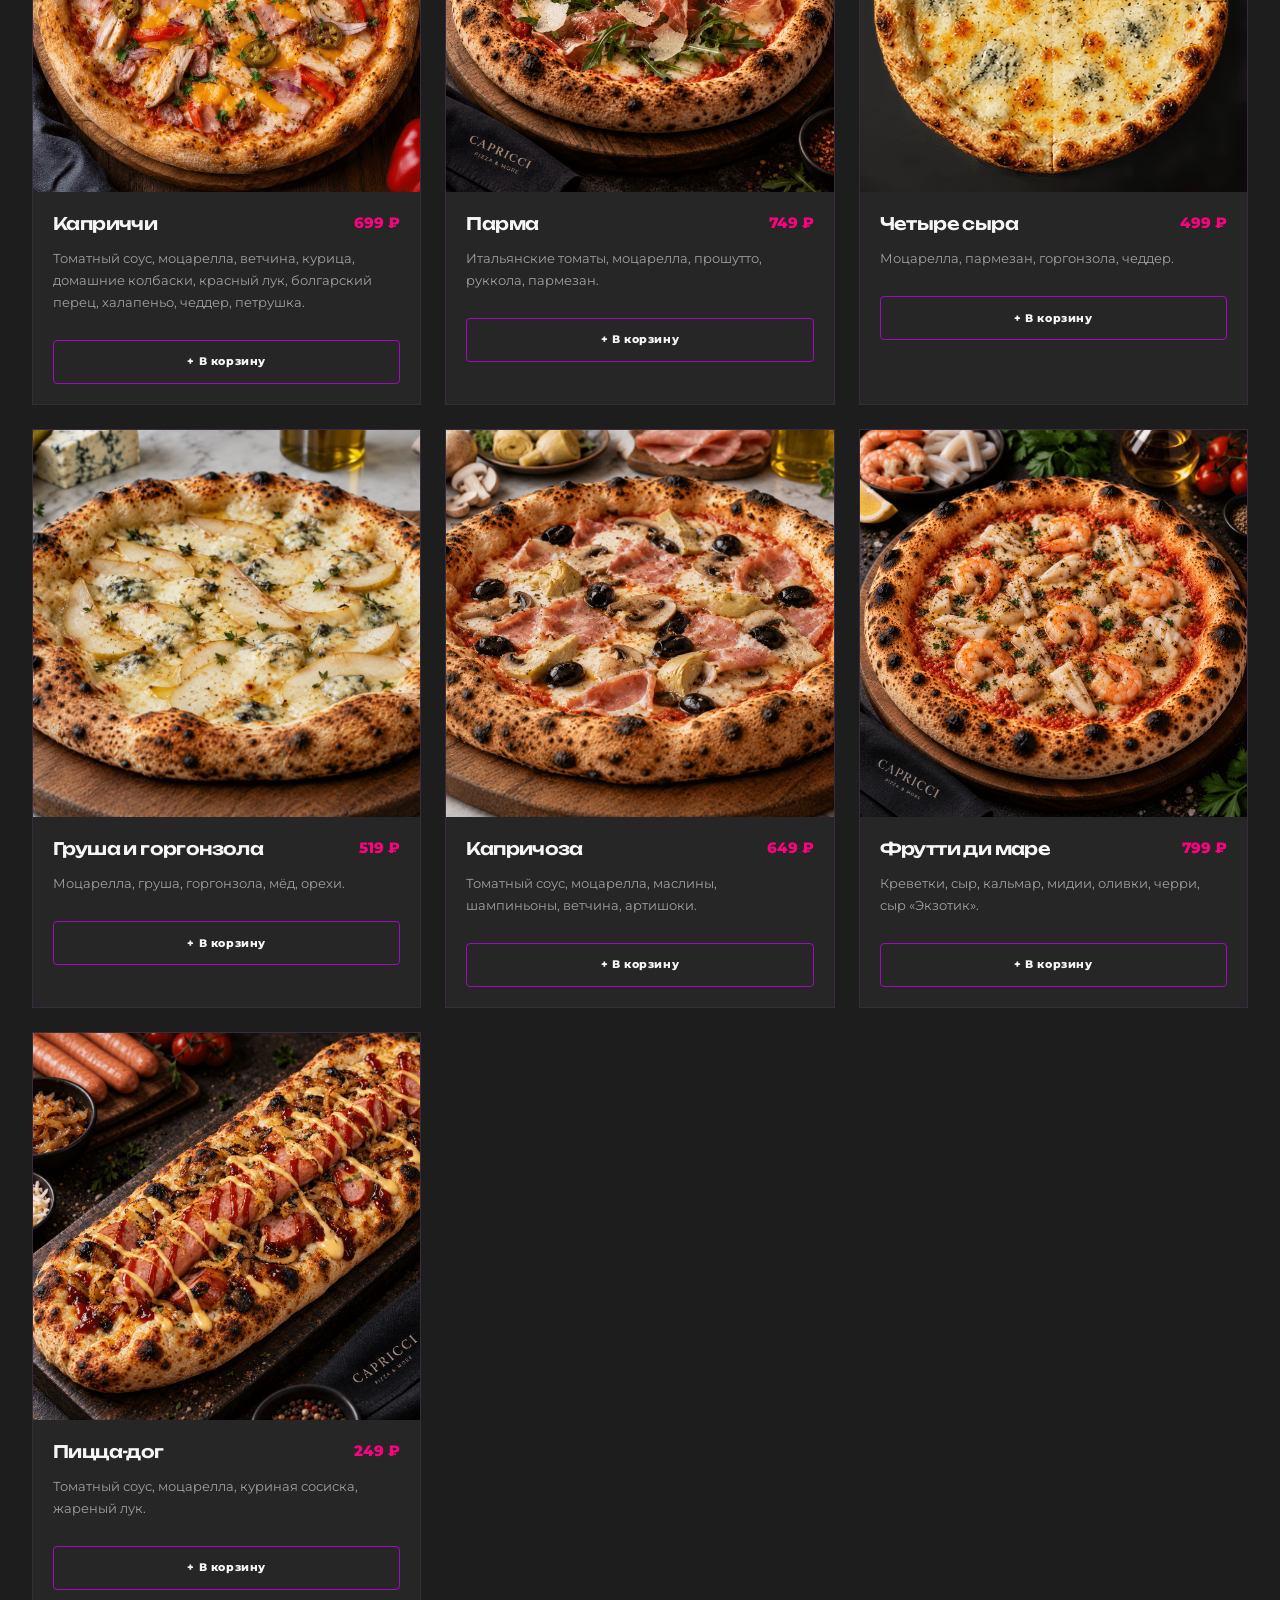
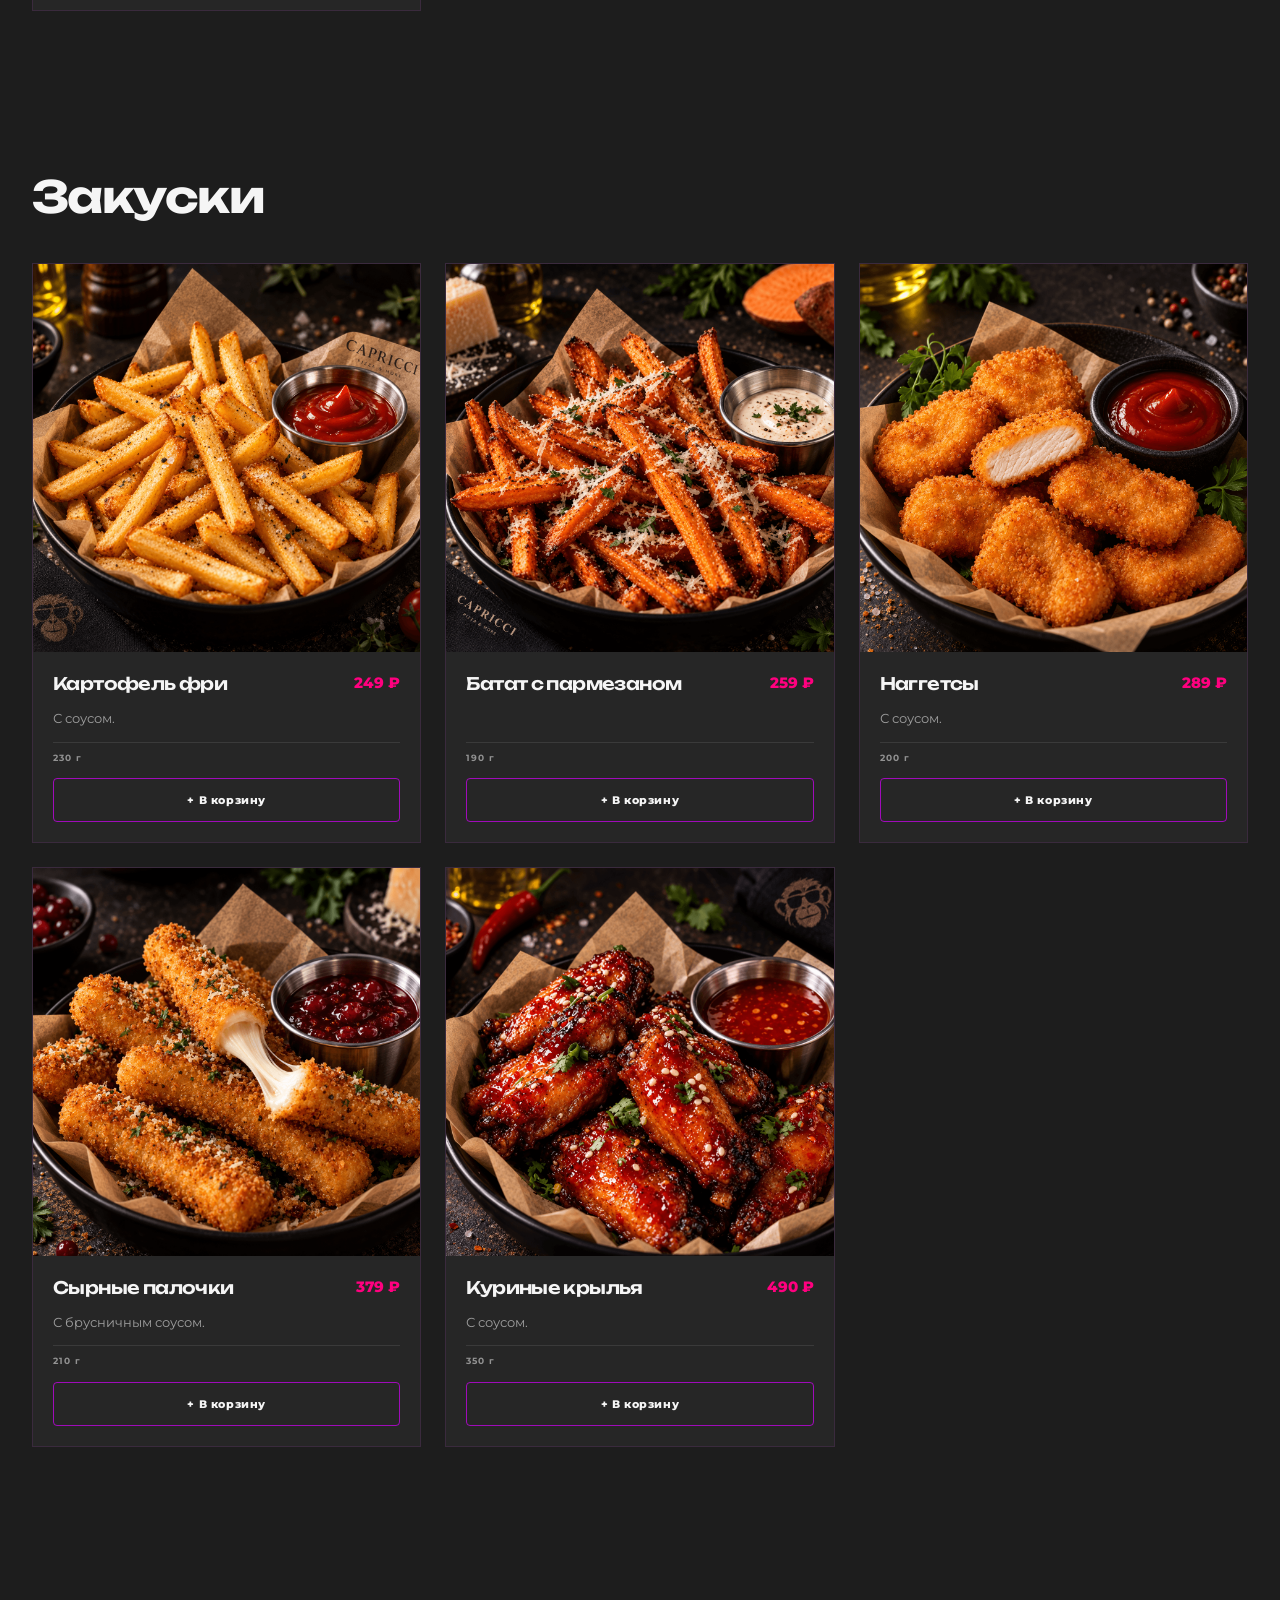
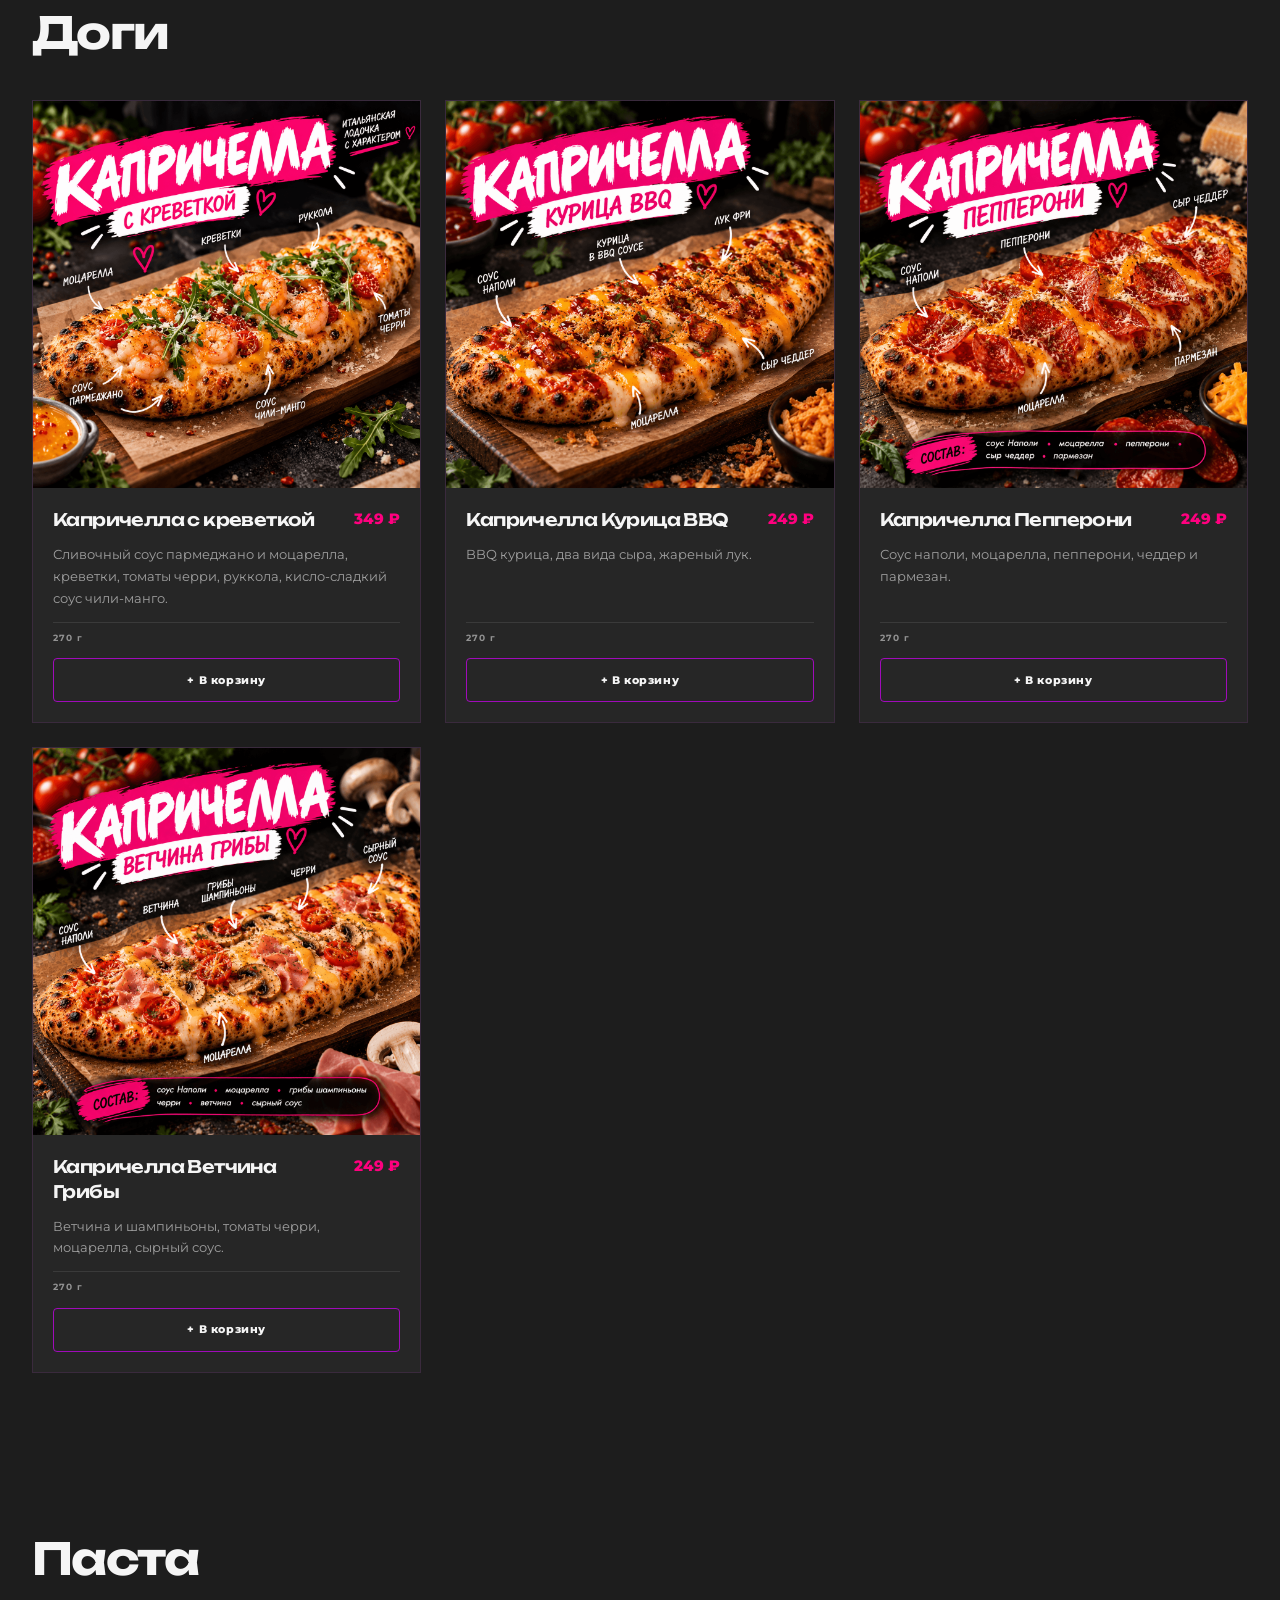
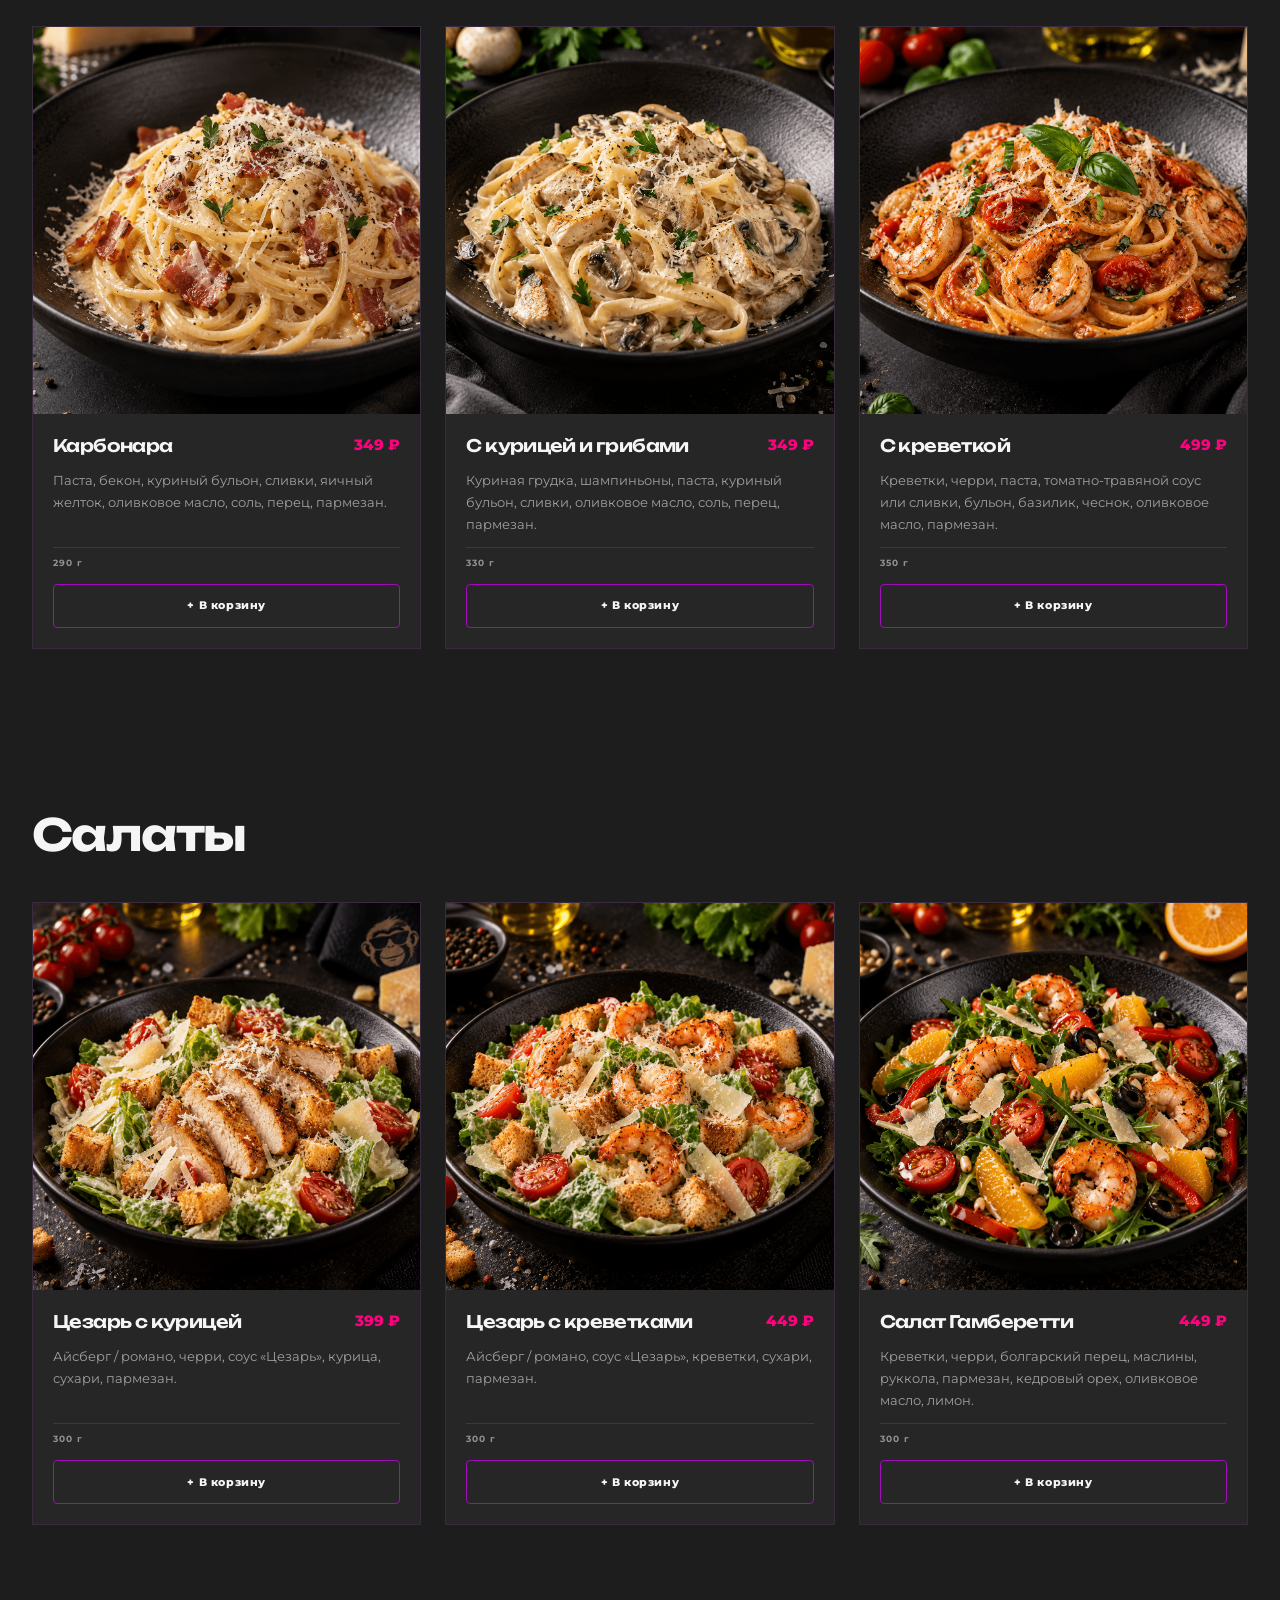
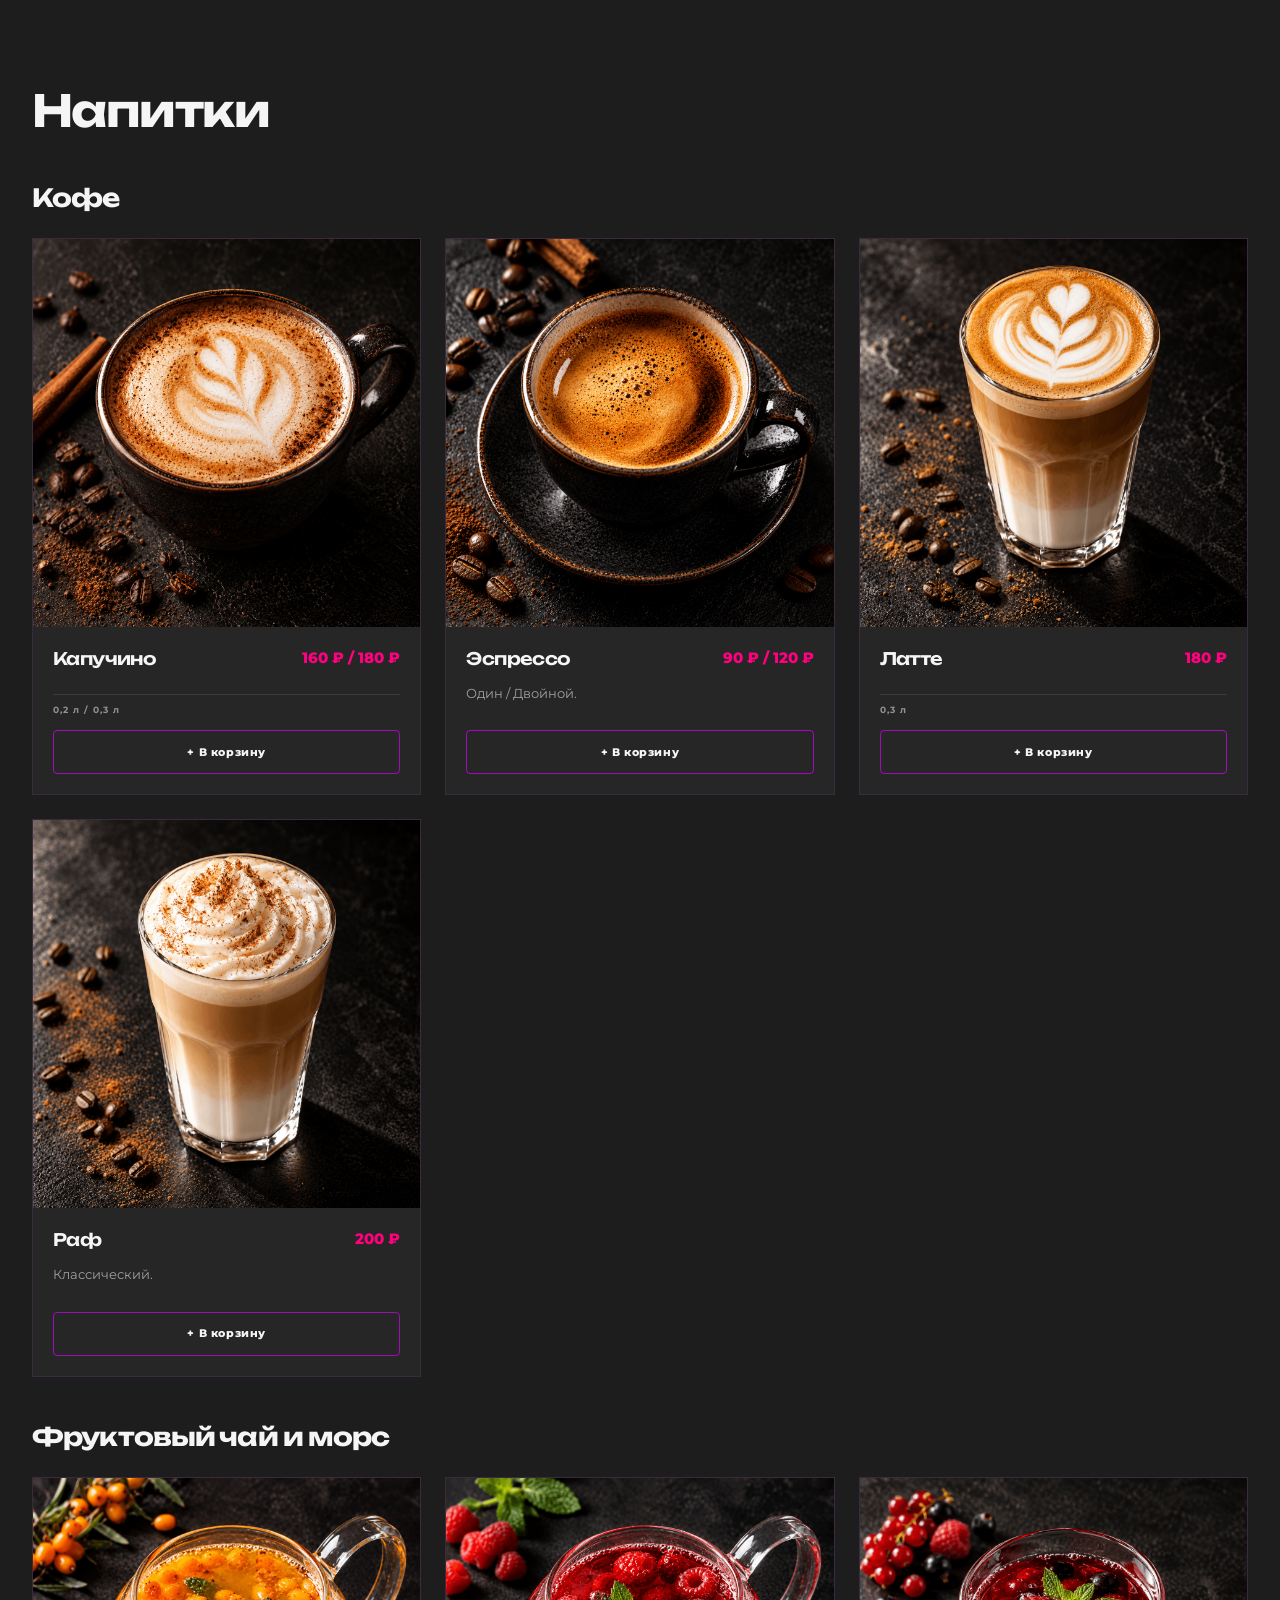
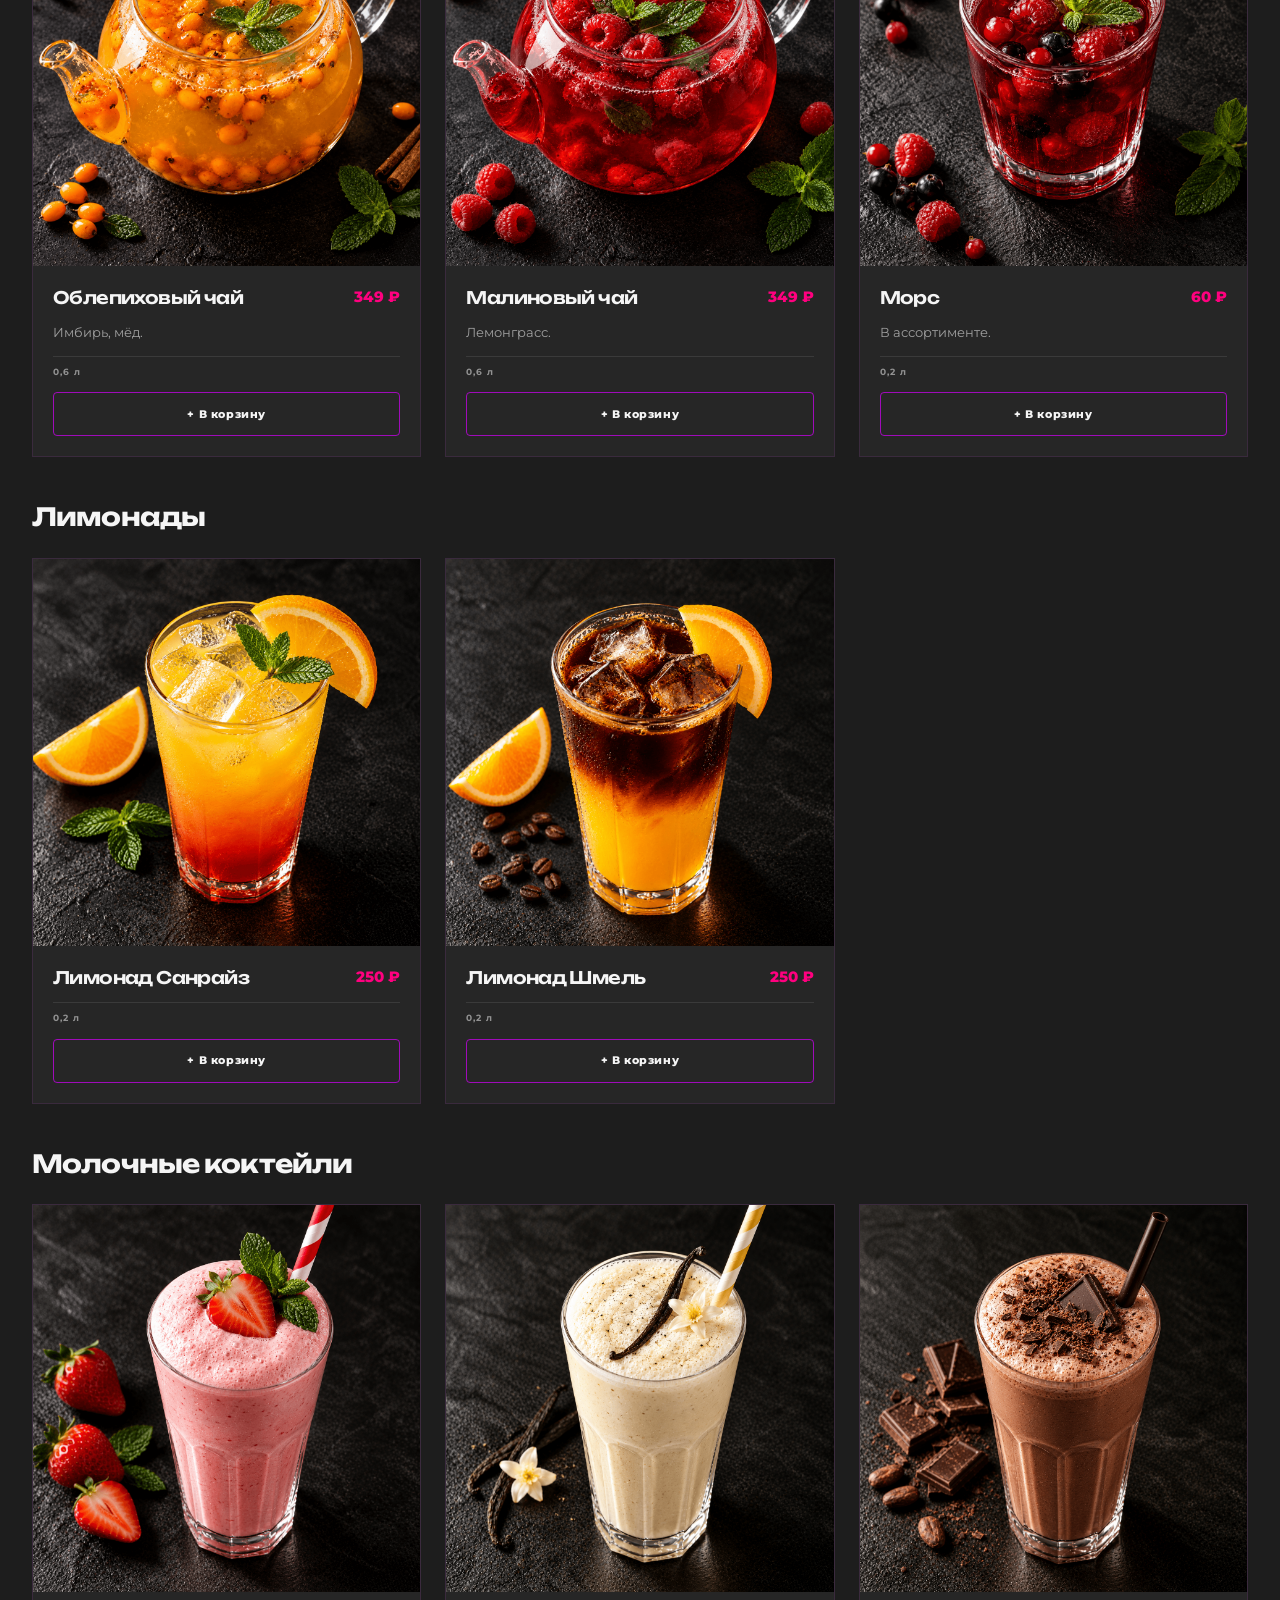
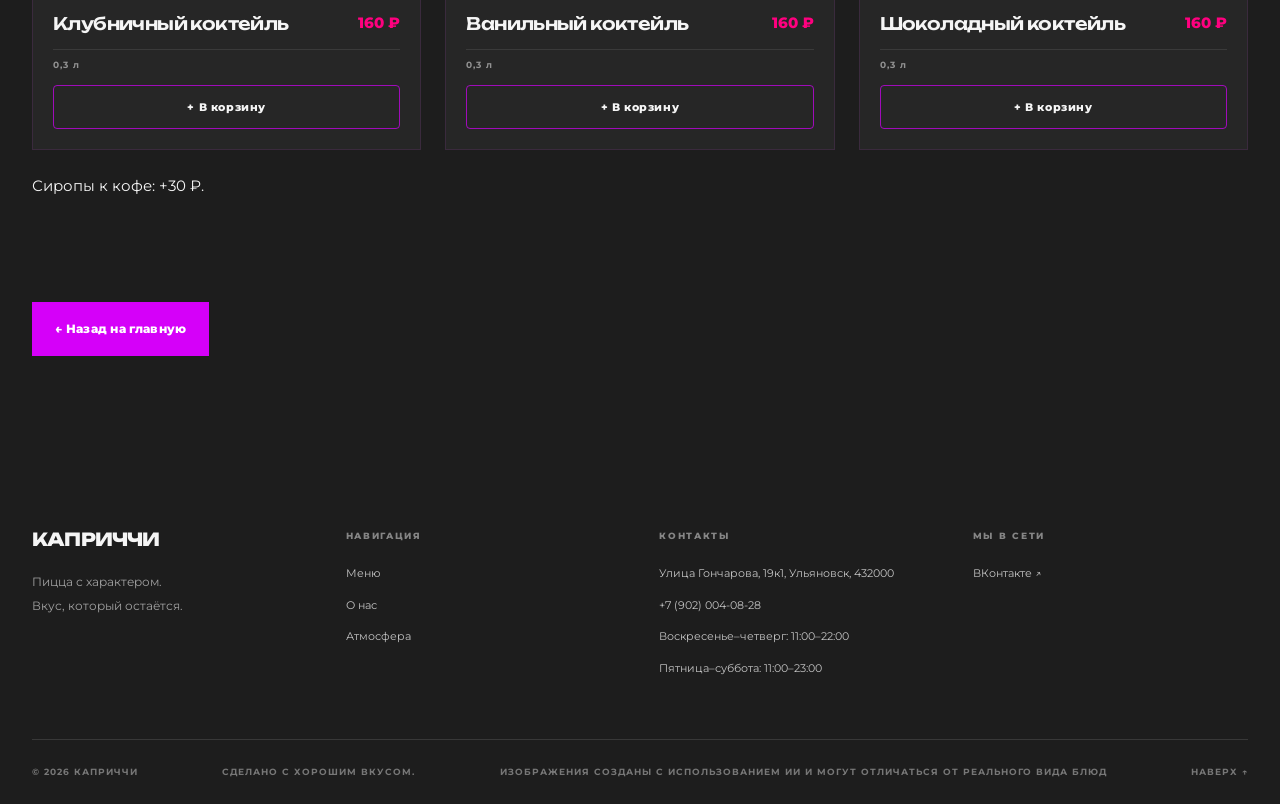
==== commit dd731918: "Update index.html" ====
--- a/index.html
+++ b/index.html
@@ -1,365 +1,504 @@
-
 <!DOCTYPE html>
 <html lang="ru">
 <head>
   <meta charset="UTF-8">
   <meta name="viewport" content="width=device-width, initial-scale=1.0">
-  <meta name="theme-color" content="#0a0a0a">
-
-  <title>КАПРИЧЧИ — Пицца с характером</title>
-  <meta name="description" content="Пиццерия Каприччи. Авторская пицца, яркие вкусы и атмосфера, в которую хочется вернуться.">
-
-  <!-- Google Fonts -->
+  <meta name="theme-color" content="#1E1E1E">
+  <title>Меню — КАПРИЧЧИ</title>
+  <meta name="description" content="Полное меню пиццерии Каприччи: пицца, закуски, паста, салаты и напитки.">
+
   <link rel="preconnect" href="https://fonts.googleapis.com">
   <link rel="preconnect" href="https://fonts.gstatic.com" crossorigin>
   <link href="https://fonts.googleapis.com/css2?family=Montserrat:wght@400;500;600;700;800;900&family=Unbounded:wght@500;600;700;800&display=swap" rel="stylesheet">
-
   <link rel="stylesheet" href="style.css">
   <script src="script.js" defer></script>
 </head>
 
-<body>
-
-  <!-- ================= HEADER ================= -->
-  <header class="header" id="top">
+<body id="top">
+
+  <header class="header">
     <div class="container header-inner">
-
-      <a class="logo" href="#top" aria-label="Каприччи — на главную">
+      <a class="logo" href="index.html" aria-label="Каприччи — на главную">
         КАПРИЧЧИ
       </a>
 
-      <button
-        class="menu-toggle"
-        type="button"
+      <button class="menu-toggle" type="button"
         aria-label="Открыть меню"
         aria-expanded="false"
-        aria-controls="navigation"
-      >
+        aria-controls="navigation">
         <span></span>
         <span></span>
       </button>
 
       <nav class="navigation" id="navigation" aria-label="Основная навигация">
-        <a href="menu.html">Меню</a>
-        <a href="#about">О нас</a>
-        <a href="#atmosphere">Атмосфера</a>
-        <a href="#contacts">Контакты</a>
+        <a class="active" href="menu.html" aria-current="page">Меню</a>
+        <a href="index.html#about">О нас</a>
+        <a href="index.html#atmosphere">Атмосфера</a>
+        <a href="index.html#contacts">Контакты</a>
       </nav>
 
-      <a class="button button-small header-order open-modal-btn" href="#applicationModal">
+      <a class="button button-small header-order" href="menu.html">
         Заказать <span aria-hidden="true">↗</span>
       </a>
-
     </div>
   </header>
 
-
   <main>
 
-    
-
-<section class="hero" id="hero">
-  <div class="hero-image" aria-hidden="true"></div>
-
-  <div class="container hero-content">
-    <div class="hero-kicker">ПИЦЦЕРИЯ «КАПРИЧЧИ»</div>
-
-    <h1>
-      Пицца, которая<br>
-      <span>взрывает вкус.</span>
-    </h1>
-
-    <div class="hero-divider"></div>
-
-    <p class="hero-description">
-      Яркие вкусы, свежие ингредиенты и атмосфера,
-      в которую хочется возвращаться.
-    </p>
-
-    <div class="hero-actions">
-      <a href="menu.html" class="btn btn-primary">Смотреть меню</a>
-      <a href="#about" class="btn btn-secondary">О пиццерии</a>
-    </div>
-  </div>
-</section>
-
-
-
-    <!-- ================= MENU ================= -->
-    <section class="section menu-section" id="menu">
-      <div class="container">
-
-        <div class="section-heading">
-          <div>
-            <div class="section-kicker">01 / НАШЕ МЕНЮ</div>
-            <h2>Есть из чего<br><span>выбрать.</span></h2>
-          </div>
-
-          <p class="section-description">
-            Никаких случайных сочетаний.
-            Только продукты, которые работают вместе.
-          </p>
+    <!-- Первый экран -->
+    <section class="menu-page-hero">
+      <div class="container menu-page-hero__inner">
+        <div class="eyebrow">
+          <span class="status-dot"></span>
+          КАПРИЧЧИ · ПИЦЦЕРИЯ
         </div>
 
-        <!-- Краткое меню: 4 позиции -->
-        <div class="menu-category" id="pizza">
-          <div class="section-kicker menu-category-title">Попробуй наше меню</div>
-          <div class="pizza-grid">
-            <article class="pizza-card">
-              <div class="pizza-photo"><img src="images/capricci2.png" alt="Каприччи" loading="lazy"><span class="pizza-number">01</span></div>
-              <div class="pizza-info"><div class="pizza-title-row"><h3>Каприччи</h3><span class="pizza-price">699 ₽</span></div><p>Томатный соус, моцарелла, ветчина, курица, домашние колбаски, красный лук, болгарский перец, халапеньо, чеддер, петрушка.</p><div class="pizza-meta"><span>СЛИШКОМ ХОРОША, ЧТОБЫ ПРОСТО ЛЕЖАТЬ В КОРОБКЕ</span></div></div>
-            </article>
-            <article class="pizza-card">
-              <div class="pizza-photo"><img src="images/free.png" alt="Фри" loading="lazy"><span class="pizza-number">02</span></div>
-              <div class="pizza-info"><div class="pizza-title-row"><h3>Картофель фри</h3><span class="pizza-price">249 ₽</span></div><p>С соусом.</p><div class="pizza-meta"><span>ЗОЛОТОЙ СТАНДАРТ УДОВОЛЬСТВИЯ</span></div></div>
-            </article>
-            <article class="pizza-card">
-              <div class="pizza-photo"><img src="images/caprichicken.png" alt="Капричелла Курица BBQ" loading="lazy"><span class="pizza-number">03</span></div>
-              <div class="pizza-info"><div class="pizza-title-row"><h3>Капричелла Курица BBQ</h3><span class="pizza-price">249 ₽</span></div><p>BBQ курица, два вида сыра, жареный лук</p><div class="pizza-meta"><span>ХРУСТИТ ГРОМЧЕ, ЧЕМ ЧУЖИЕ АМБИЦИИ</span></div></div>
-            </article>
-            <article class="pizza-card">
-              <div class="pizza-photo"><img src="images\pastcarb.png" alt="Карбонара" loading="lazy"><span class="pizza-number">04</span></div>
-              <div class="pizza-info"><div class="pizza-title-row"><h3>Карбонара</h3><span class="pizza-price">349 ₽</span></div><p>Паста, бекон, куриный бульон, сливки, яичный желток, оливковое масло, соль, перец, пармезан.</p><div class="pizza-meta"><span>НИЧЕГО ЛИШНЕГО</span></div></div>
-            </article>
-          </div>
-        </div>
-
-        <div class="menu-footer">
-          <p>ЭТО ТОЛЬКО НАЧАЛО. В МЕНЮ ЕСТЬ ЕЩЁ.</p>
-          <a class="text-link" href="menu.html">
-            Посмотреть полное меню <span aria-hidden="true">↗</span>
-          </a>
-        </div>
-
+        <h1>Наше меню.</h1>
+        <p>Выбирай сердцем, а мы приготовим с душой.</p>
+
+        <nav class="menu-fix-nav" aria-label="Категории меню">
+          <a href="#pizza">Пицца</a>
+          <a href="#snacks">Закуски</a>
+          <a href="#pasta">Паста</a>
+          <a href="#salads">Салаты</a>
+          <a href="#drinks">Напитки</a>
+        </nav>
       </div>
     </section>
 
-
-    <!-- ================= ABOUT ================= -->
-    <section class="section about-section" id="about">
-      <div class="container about-grid">
-
-        <div class="about-copy">
-          <div class="section-kicker">02 / ФИЛОСОФИЯ КАПРИЧЧИ</div>
-
-          <h2>
-            Мы за вкус.<br>
-            <span>И точка.</span>
-          </h2>
-
-          <p>
-            Хорошая пицца не нуждается в лишних словах.
-            Ей нужны правильное тесто, качественные продукты
-            и внимание к деталям.
-          </p>
-
-          <p>
-            Мы делаем ставку на вкус, а не на громкие обещания.
-            Приходи за своей любимой пиццей — и найди новую.
-          </p>
-
-          <a class="text-link" href="#atmosphere">
-            Почувствовать атмосферу <span aria-hidden="true">↗</span>
-          </a>
-        </div>
-
-        <div class="about-visual">
-          <!-- ФОТО: процесс приготовления или пицца крупным планом -->
-          <img src="images\pizzacrupno.png"
-               alt="Пицца из печи крупным планом"
-               loading="lazy">
-
-          <div class="about-stamp">
-            <span>КАЧЕСТВО</span>
-            <span class="stamp-line"></span>
-            <span>В КАЖДОЙ ДЕТАЛИ</span>
-          </div>
+    <!-- Основное меню -->
+    <section class="section menu-fix-section">
+      <div class="container">
+
+        <!-- ПИЦЦА -->
+        <section class="menu-fix-category" id="pizza">
+          <h2 class="menu-fix-heading">Пицца</h2>
+
+          <div class="pizza-grid menu-fix-grid">
+
+            <article class="pizza-card">
+              <div class="pizza-photo">
+                <img src="images/marinara.png" alt="Пицца Маринара" loading="lazy">
+              </div>
+              <div class="pizza-info">
+                <div class="pizza-title-row"><h3>Маринара</h3><span class="pizza-price">299 ₽</span></div>
+                <p>Итальянские томаты, чеснок, орегано.</p>
+              </div>
+            </article>
+
+            <article class="pizza-card">
+              <div class="pizza-photo">
+                <img src="images/margarita.png" alt="Пицца Маргарита" loading="lazy">
+              </div>
+              <div class="pizza-info">
+                <div class="pizza-title-row"><h3>Маргарита</h3><span class="pizza-price">369 ₽</span></div>
+                <p>Итальянские томаты, моцарелла, базилик.</p>
+              </div>
+            </article>
+
+            <article class="pizza-card">
+              <div class="pizza-photo">
+                <img src="images/pepperoni.png" alt="Пицца Пепперони" loading="lazy">
+              </div>
+              <div class="pizza-info">
+                <div class="pizza-title-row"><h3>Пепперони</h3><span class="pizza-price">499 ₽</span></div>
+                <p>Итальянские томаты, моцарелла, пепперони, пармезан.</p>
+              </div>
+            </article>
+
+            <article class="pizza-card">
+              <div class="pizza-photo">
+                <img src="images\capricci2.png" alt="Пицца Каприччи" loading="lazy">
+              </div>
+              <div class="pizza-info">
+                <div class="pizza-title-row"><h3>Каприччи</h3><span class="pizza-price">699 ₽</span></div>
+                <p>Томатный соус, моцарелла, ветчина, курица, домашние колбаски, красный лук, болгарский перец, халапеньо, чеддер, петрушка.</p>
+              </div>
+            </article>
+
+            <article class="pizza-card">
+              <div class="pizza-photo">
+                <img src="images\parma.png" alt="Пицца Парма" loading="lazy">
+              </div>
+              <div class="pizza-info">
+                <div class="pizza-title-row"><h3>Парма</h3><span class="pizza-price">749 ₽</span></div>
+                <p>Итальянские томаты, моцарелла, прошутто, руккола, пармезан.</p>
+              </div>
+            </article>
+
+            <article class="pizza-card">
+              <div class="pizza-photo">
+                <img src="images/fourcheese2.png" alt="Пицца Четыре сыра" loading="lazy">
+              </div>
+              <div class="pizza-info">
+                <div class="pizza-title-row"><h3>Четыре сыра</h3><span class="pizza-price">499 ₽</span></div>
+                <p>Моцарелла, пармезан, горгонзола, чеддер.</p>
+              </div>
+            </article>
+
+            <article class="pizza-card">
+              <div class="pizza-photo">
+                <img src="images/grusha.png" alt="Пицца Груша и горгонзола" loading="lazy">
+              </div>
+              <div class="pizza-info">
+                <div class="pizza-title-row"><h3>Груша и горгонзола</h3><span class="pizza-price">519 ₽</span></div>
+                <p>Моцарелла, груша, горгонзола, мёд, орехи.</p>
+              </div>
+            </article>
+
+            <article class="pizza-card">
+              <div class="pizza-photo">
+                <img src="images/caprichoza.png" alt="Пицца Капричоза" loading="lazy">
+              </div>
+              <div class="pizza-info">
+                <div class="pizza-title-row"><h3>Капричоза</h3><span class="pizza-price">649 ₽</span></div>
+                <p>Томатный соус, моцарелла, маслины, шампиньоны, ветчина, артишоки.</p>
+              </div>
+            </article>
+
+            <article class="pizza-card">
+              <div class="pizza-photo">
+                <img src="images/frutti.png" alt="Пицца Фрутти ди маре" loading="lazy">
+              </div>
+              <div class="pizza-info">
+                <div class="pizza-title-row"><h3>Фрутти ди маре</h3><span class="pizza-price">799 ₽</span></div>
+                <p>Креветки, сыр, кальмар, мидии, оливки, черри, сыр «Экзотик».</p>
+              </div>
+            </article>
+
+            <article class="pizza-card">
+              <div class="pizza-photo">
+                <img src="images/hotdog.png" alt="Пицца-дог" loading="lazy">
+              </div>
+              <div class="pizza-info">
+                <div class="pizza-title-row"><h3>Пицца-дог</h3><span class="pizza-price">249 ₽</span></div>
+                <p>Томатный соус, моцарелла, куриная сосиска, жареный лук.</p>
+              </div>
+            </article>
+
+          </div>
+        </section>
+
+        <!-- ЗАКУСКИ -->
+        <section class="menu-fix-category" id="snacks">
+          <h2 class="menu-fix-heading">Закуски</h2>
+
+          <div class="pizza-grid menu-fix-grid">
+
+            <article class="pizza-card">
+              <div class="pizza-photo"><img src="images/free.png" alt="Картофель фри" loading="lazy"></div>
+              <div class="pizza-info">
+                <div class="pizza-title-row"><h3>Картофель фри</h3><span class="pizza-price">249 ₽</span></div>
+                <p>С соусом.</p><div class="pizza-meta"><span>230 г</span></div>
+              </div>
+            </article>
+
+            <article class="pizza-card">
+              <div class="pizza-photo"><img src="images/batat.png" alt="Батат с пармезаном" loading="lazy"></div>
+              <div class="pizza-info">
+                <div class="pizza-title-row"><h3>Батат с пармезаном</h3><span class="pizza-price">259 ₽</span></div>
+                <div class="pizza-meta"><span>190 г</span></div>
+              </div>
+            </article>
+
+            <article class="pizza-card">
+              <div class="pizza-photo"><img src="images/nuggets.png" alt="Наггетсы" loading="lazy"></div>
+              <div class="pizza-info">
+                <div class="pizza-title-row"><h3>Наггетсы</h3><span class="pizza-price">289 ₽</span></div>
+                <p>С соусом.</p><div class="pizza-meta"><span>200 г</span></div>
+              </div>
+            </article>
+
+            <article class="pizza-card">
+              <div class="pizza-photo"><img src="images/cheesestick.png" alt="Сырные палочки" loading="lazy"></div>
+              <div class="pizza-info">
+                <div class="pizza-title-row"><h3>Сырные палочки</h3><span class="pizza-price">379 ₽</span></div>
+                <p>С брусничным соусом.</p><div class="pizza-meta"><span>210 г</span></div>
+              </div>
+            </article>
+
+            <article class="pizza-card">
+              <div class="pizza-photo"><img src="images/crilya.png" alt="Куриные крылья" loading="lazy"></div>
+              <div class="pizza-info">
+                <div class="pizza-title-row"><h3>Куриные крылья</h3><span class="pizza-price">490 ₽</span></div>
+                <p>С соусом.</p><div class="pizza-meta"><span>350 г</span></div>
+              </div>
+            </article>
+
+          </div>
+        </section>
+
+        <!-- ДОГИ -->
+        <section class="menu-fix-category" id="hotdog">
+          <h2 class="menu-fix-heading">Доги</h2>
+
+          <div class="pizza-grid menu-fix-grid">
+
+            <article class="pizza-card">
+              <div class="pizza-photo"><img src="images/capricrevet.png" loading="lazy"></div>
+              <div class="pizza-info">
+                <div class="pizza-title-row"><h3>Капричелла с креветкой</h3><span class="pizza-price">349 ₽</span></div>
+                <p>Сливочный соус пармеджано и моцарелла, креветки, томаты черри, руккола, кисло-сладкий соус чили-манго.</p><div class="pizza-meta"><span>270 г</span></div>
+              </div>
+            </article>
+
+            <article class="pizza-card">
+              <div class="pizza-photo"><img src="images/caprichicken.png" loading="lazy"></div>
+              <div class="pizza-info">
+                <div class="pizza-title-row"><h3>Капричелла Курица BBQ</h3><span class="pizza-price">249 ₽</span></div>
+                <p>BBQ курица, два вида сыра, жареный лук.</p><div class="pizza-meta"><span>270 г</span></div>
+              </div>
+            </article>
+
+            <article class="pizza-card">
+              <div class="pizza-photo"><img src="images/capripepperoni.png" loading="lazy"></div>
+              <div class="pizza-info">
+                <div class="pizza-title-row"><h3>Капричелла Пепперони</h3><span class="pizza-price">249 ₽</span></div>
+                <p>Соус наполи, моцарелла, пепперони, чеддер и пармезан.</p><div class="pizza-meta"><span>270 г</span></div>
+              </div>
+            </article>
+
+            <article class="pizza-card">
+              <div class="pizza-photo"><img src="images/caprivetchina.png" loading="lazy"></div>
+              <div class="pizza-info">
+                <div class="pizza-title-row"><h3>Капричелла Ветчина Грибы</h3><span class="pizza-price">249 ₽</span></div>
+                <p>Ветчина и шампиньоны, томаты черри, моцарелла, сырный соус.</p><div class="pizza-meta"><span>270 г</span></div>
+              </div>
+            </article>
+
+          </div>
+        </section>
+
+        <!-- ПАСТА -->
+        <section class="menu-fix-category" id="pasta">
+          <h2 class="menu-fix-heading">Паста</h2>
+
+          <div class="pizza-grid menu-fix-grid">
+
+            <article class="pizza-card">
+              <div class="pizza-photo"><img src="images\pastcarb.png" alt="Карбонара" loading="lazy"></div>
+              <div class="pizza-info">
+                <div class="pizza-title-row"><h3>Карбонара</h3><span class="pizza-price">349 ₽</span></div>
+                <p>Паста, бекон, куриный бульон, сливки, яичный желток, оливковое масло, соль, перец, пармезан.</p>
+                <div class="pizza-meta"><span>290 г</span></div>
+              </div>
+            </article>
+
+            <article class="pizza-card">
+              <div class="pizza-photo"><img src="images\pastchicken.png" alt="Паста с курицей и грибами" loading="lazy"></div>
+              <div class="pizza-info">
+                <div class="pizza-title-row"><h3>С курицей и грибами</h3><span class="pizza-price">349 ₽</span></div>
+                <p>Куриная грудка, шампиньоны, паста, куриный бульон, сливки, оливковое масло, соль, перец, пармезан.</p>
+                <div class="pizza-meta"><span>330 г</span></div>
+              </div>
+            </article>
+
+            <article class="pizza-card">
+              <div class="pizza-photo"><img src="images/pastcrevet.png" alt="Паста с креветкой" loading="lazy"></div>
+              <div class="pizza-info">
+                <div class="pizza-title-row"><h3>С креветкой</h3><span class="pizza-price">499 ₽</span></div>
+                <p>Креветки, черри, паста, томатно-травяной соус или сливки, бульон, базилик, чеснок, оливковое масло, пармезан.</p>
+                <div class="pizza-meta"><span>350 г</span></div>
+              </div>
+            </article>
+
+          </div>
+        </section>
+
+        <!-- САЛАТЫ -->
+        <section class="menu-fix-category" id="salads">
+          <h2 class="menu-fix-heading">Салаты</h2>
+
+          <div class="pizza-grid menu-fix-grid">
+
+            <article class="pizza-card">
+              <div class="pizza-photo"><img src="images/cezarchicken.png" alt="Цезарь с курицей" loading="lazy"></div>
+              <div class="pizza-info">
+                <div class="pizza-title-row"><h3>Цезарь с курицей</h3><span class="pizza-price">399 ₽</span></div>
+                <p>Айсберг / романо, черри, соус «Цезарь», курица, сухари, пармезан.</p>
+                <div class="pizza-meta"><span>300 г</span></div>
+              </div>
+            </article>
+
+            <article class="pizza-card">
+              <div class="pizza-photo"><img src="images/cezarcrevet.png" alt="Цезарь с креветками" loading="lazy"></div>
+              <div class="pizza-info">
+                <div class="pizza-title-row"><h3>Цезарь с креветками</h3><span class="pizza-price">449 ₽</span></div>
+                <p>Айсберг / романо, соус «Цезарь», креветки, сухари, пармезан.</p>
+                <div class="pizza-meta"><span>300 г</span></div>
+              </div>
+            </article>
+
+            <article class="pizza-card">
+              <div class="pizza-photo"><img src="images/gamberetti.png" alt="Салат Гамберетти" loading="lazy"></div>
+              <div class="pizza-info">
+                <div class="pizza-title-row"><h3>Салат Гамберетти</h3><span class="pizza-price">449 ₽</span></div>
+                <p>Креветки, черри, болгарский перец, маслины, руккола, пармезан, кедровый орех, оливковое масло, лимон.</p>
+                <div class="pizza-meta"><span>300 г</span></div>
+              </div>
+            </article>
+
+          </div>
+        </section>
+
+        <!-- НАПИТКИ -->
+        <section class="menu-fix-category" id="drinks">
+          <h2 class="menu-fix-heading">Напитки</h2>
+
+          <h3 class="menu-fix-subheading">Кофе</h3>
+          <div class="pizza-grid menu-fix-grid">
+
+            <article class="pizza-card">
+              <div class="pizza-photo"><img src="images/capuchino.png" alt="Капучино" loading="lazy"></div>
+              <div class="pizza-info">
+                <div class="pizza-title-row"><h3>Капучино</h3><span class="pizza-price">160 ₽ / 180 ₽</span></div>
+                <div class="pizza-meta"><span>0,2 л / 0,3 л</span></div>
+              </div>
+            </article>
+
+            <article class="pizza-card">
+              <div class="pizza-photo"><img src="images/espresso.png" alt="Эспрессо" loading="lazy"></div>
+              <div class="pizza-info">
+                <div class="pizza-title-row"><h3>Эспрессо</h3><span class="pizza-price">90 ₽ / 120 ₽</span></div>
+                <p>Один / Двойной.</p>
+              </div>
+            </article>
+
+            <article class="pizza-card">
+              <div class="pizza-photo"><img src="images/latte.png" alt="Латте" loading="lazy"></div>
+              <div class="pizza-info">
+                <div class="pizza-title-row"><h3>Латте</h3><span class="pizza-price">180 ₽</span></div>
+                <div class="pizza-meta"><span>0,3 л</span></div>
+              </div>
+            </article>
+
+            <article class="pizza-card">
+              <div class="pizza-photo"><img src="images/raf.png" alt="Раф" loading="lazy"></div>
+              <div class="pizza-info">
+                <div class="pizza-title-row"><h3>Раф</h3><span class="pizza-price">200 ₽</span></div>
+                <p>Классический.</p>
+              </div>
+            </article>
+
+          </div>
+
+          <h3 class="menu-fix-subheading">Фруктовый чай и морс</h3>
+          <div class="pizza-grid menu-fix-grid">
+
+            <article class="pizza-card">
+              <div class="pizza-photo"><img src="images/oblepiha.png" alt="Чай Облепиха" loading="lazy"></div>
+              <div class="pizza-info">
+                <div class="pizza-title-row"><h3>Облепиховый чай</h3><span class="pizza-price">349 ₽</span></div>
+                <p>Имбирь, мёд.</p><div class="pizza-meta"><span>0,6 л</span></div>
+              </div>
+            </article>
+
+            <article class="pizza-card">
+              <div class="pizza-photo"><img src="images/malina.png" alt="Чай Малина" loading="lazy"></div>
+              <div class="pizza-info">
+                <div class="pizza-title-row"><h3>Малиновый чай</h3><span class="pizza-price">349 ₽</span></div>
+                <p>Лемонграсс.</p><div class="pizza-meta"><span>0,6 л</span></div>
+              </div>
+            </article>
+
+            <article class="pizza-card">
+              <div class="pizza-photo"><img src="images/mors.png" alt="Морс" loading="lazy"></div>
+              <div class="pizza-info">
+                <div class="pizza-title-row"><h3>Морс</h3><span class="pizza-price">60 ₽</span></div>
+                <p>В ассортименте.</p><div class="pizza-meta"><span>0,2 л</span></div>
+              </div>
+            </article>
+
+          </div>
+
+          <h3 class="menu-fix-subheading">Лимонады</h3>
+          <div class="pizza-grid menu-fix-grid">
+
+            <article class="pizza-card">
+              <div class="pizza-photo"><img src="images/sunrise.png" alt="Лимонад Санрайз" loading="lazy"></div>
+              <div class="pizza-info">
+                <div class="pizza-title-row"><h3>Лимонад Санрайз</h3><span class="pizza-price">250 ₽</span></div>
+                <div class="pizza-meta"><span>0,2 л</span></div>
+              </div>
+            </article>
+
+            <article class="pizza-card">
+              <div class="pizza-photo"><img src="images/shmel.png" alt="Лимонад Шмель" loading="lazy"></div>
+              <div class="pizza-info">
+                <div class="pizza-title-row"><h3>Лимонад Шмель</h3><span class="pizza-price">250 ₽</span></div>
+                <div class="pizza-meta"><span>0,2 л</span></div>
+              </div>
+            </article>
+
+          </div>
+
+          <h3 class="menu-fix-subheading">Молочные коктейли</h3>
+          <div class="pizza-grid menu-fix-grid">
+
+            <article class="pizza-card">
+              <div class="pizza-photo"><img src="images/clubnic.png" alt="Клубничный молочный коктейль" loading="lazy"></div>
+              <div class="pizza-info">
+                <div class="pizza-title-row"><h3>Клубничный коктейль</h3><span class="pizza-price">160 ₽</span></div>
+                <div class="pizza-meta"><span>0,3 л</span></div>
+              </div>
+            </article>
+
+            <article class="pizza-card">
+              <div class="pizza-photo"><img src="images/vanil.png" alt="Ванильный молочный коктейль" loading="lazy"></div>
+              <div class="pizza-info">
+                <div class="pizza-title-row"><h3>Ванильный коктейль</h3><span class="pizza-price">160 ₽</span></div>
+                <div class="pizza-meta"><span>0,3 л</span></div>
+              </div>
+            </article>
+
+            <article class="pizza-card">
+              <div class="pizza-photo"><img src="images/shocolad.png" alt="Шоколадный молочный коктейль" loading="lazy"></div>
+              <div class="pizza-info">
+                <div class="pizza-title-row"><h3>Шоколадный коктейль</h3><span class="pizza-price">160 ₽</span></div>
+                <div class="pizza-meta"><span>0,3 л</span></div>
+              </div>
+            </article>
+
+          </div>
+
+          <p class="menu-fix-note">Сиропы к кофе: +30 ₽.</p>
+        </section>
+
+        <div class="menu-fix-back">
+          <a class="button" href="index.html">← Назад на главную</a>
         </div>
 
       </div>
     </section>
 
-
-    <!-- ================= ATMOSPHERE ================= -->
-    <section class="section atmosphere-section" id="atmosphere">
-      <div class="container">
-
-        <div class="section-heading atmosphere-heading">
-          <div>
-            <div class="section-kicker">03 / МЕСТО, КУДА ХОЧЕТСЯ</div>
-            <h2>Атмосфера<span>.</span></h2>
-          </div>
-          <p class="section-description">
-            Встречи, разговоры и пицца в центре стола.
-          </p>
-        </div>
-
-        <div class="gallery">
-
-          <figure class="gallery-item gallery-large">
-            <!-- ФОТО ЗАЛА №1 -->
-            <img src="images\zal2.jpg"
-                 alt="Интерьер пиццерии Каприччи"
-                 loading="lazy">
-            <figcaption>01 — ПРОСТРАНСТВО</figcaption>
-          </figure>
-
-          <figure class="gallery-item">
-            <!-- ФОТО ЗАЛА №2 -->
-            <img src="images\zal3.jpg"
-                 alt="Детали интерьера пиццерии"
-                 loading="lazy">
-            <figcaption>02 — ДЕТАЛИ</figcaption>
-          </figure>
-
-          <figure class="gallery-item">
-            <!-- ФОТО ЗАЛА №3 -->
-            <img src="images/zal1.jpg"
-                 alt="Атмосфера в пиццерии"
-                 loading="lazy">
-            <figcaption>03 — НАСТРОЕНИЕ</figcaption>
-          </figure>
-
-        </div>
-
-      </div>
-    </section>
-
-
-    
-<!-- ================= REVIEWS ================= -->
-<section class="section reviews-section" id="reviews">
-  <div class="container">
-
-    <div class="section-heading">
-      <div>
-        <div class="section-kicker">04 / МНЕНИЕ ГОСТЕЙ</div>
-        <h2>Что говорят<br><span>о нас.</span></h2>
-      </div>
-    </div>
-
-    <div class="reviews-grid">
-
-      <!-- Отзыв 1 -->
-      <article class="reviews-card">
-        <div class="reviews-card__top">
-          <span class="reviews-card__name">Тимур</span>
-          <time class="reviews-card__date">19.09.2026</time>
-        </div>
-
-        <div class="reviews-card__stars" aria-label="5 звёзд">
-          ★★★★★
-        </div>
-
-        <p class="reviews-card__text">Хорошее заведение, с чистым и аккуратным дизайном
-Приятные сотрудники, помогают определиться с ассортиментом и очень радушно подсказывают состав каждого блюда!
-
-Большое меню пиццы и паст, так же можно заказать салат на выбор+закуски
-Время ожидания минимальное- напитки отдают практически сразу, блюда в течение 5-7 минут, что тоже очень радует
-
-Расположение очень приятное, заведение находится в самом центре города, рядом есть парковочные места, а так же остановка в одной минуте от входа.</p>
-      </article>
-
-      <!-- Отзыв 2 -->
-      <article class="reviews-card">
-        <div class="reviews-card__top">
-          <span class="reviews-card__name">Анастасия</span>
-          <time class="reviews-card__date">07.09.2026</time>
-        </div>
-
-        <div class="reviews-card__stars" aria-label="5 звёзд">
-          ★★★★★
-        </div>
-
-        <p class="reviews-card__text">Отличное новое свежее место в нашем городе! Очень атмосферно и уютно посидели и покушали !
-
-Что касается самой еды - пробовали пиццу, картошку фри и 2 пасты с креветками и с курицей и грибами - было очень очень вкусно! Пицца вообще невероятная и интересная, тесто супер вкусное, я обычно не ем корочки, но тут мы съели все! 😅
-
-Пасты свежайшие, сочные, кто любит креветки, обязательно пробуйте, вас точно впечатлит - размер и вкус креветок в пасте!!!
-
-Фри также отличная, хрустящая, вкусная. Вернемся 100% и не раз! Надо попробовать все остальное теперь 🫶
-
-Спасибо большое!</p>
-      </article>
-
-      <!-- Отзыв 3 -->
-      <article class="reviews-card">
-        <div class="reviews-card__top">
-          <span class="reviews-card__name">Кристина</span>
-          <time class="reviews-card__date">04.10.2026</time>
-        </div>
-
-        <div class="reviews-card__stars" aria-label="5 звёзд">
-          ★★★★★
-        </div>
-
-        <p class="reviews-card__text">Новая пиццерия в центре города. Атмосфера уюта и тепла! Приятная и милая хозяйка 🫶
-Очень вкусная пицца, приготовлена на правильном тесте с большой порцией начинки 👍
-Отдельно хотелось бы отметить чай, просто 💣 Облепиховый, вкус очень насыщенный.</p>
-      </article>
-
-    </div>
-  </div>
-</section>
-
-
-
-    <!-- ================= CONTACTS / CTA ================= -->
-    <section class="contact-banner">
-      <div class="container contact-banner-inner">
-        <div>
-          <div class="section-kicker">ТВОЙ СЛЕДУЮЩИЙ ВКУСНЫЙ ВЕЧЕР</div>
-          <h2>Ну что, закажем?</h2>
-        </div>
-
-        <!-- Укажи здесь реальную ссылку для заказа -->
-        <a class="button open-modal-btn" href="#applicationModal">
-          Связаться с нами <span aria-hidden="true">↗</span>
-        </a>
-      </div>
-    </section>
-
   </main>
 
-
-  <!-- ================= FOOTER ================= -->
   <footer class="footer" id="contacts">
     <div class="container">
-
       <div class="footer-main">
 
         <div class="footer-brand">
-          <a class="logo" href="#top">
-            КАПРИЧЧИ
-          </a>
+          <a class="logo" href="index.html">КАПРИЧЧИ</a>
           <p>Пицца с характером.<br>Вкус, который остаётся.</p>
         </div>
 
         <div class="footer-column">
           <h3>НАВИГАЦИЯ</h3>
-          <a href="menu.html">Меню</a>
-          <a href="#about">О нас</a>
-          <a href="#atmosphere">Атмосфера</a>
+          <a href="menu.html" aria-current="page">Меню</a>
+          <a href="index.html#about">О нас</a>
+          <a href="index.html#atmosphere">Атмосфера</a>
         </div>
 
         <div class="footer-column">
           <h3>КОНТАКТЫ</h3>
-
-          <!-- ЗАМЕНИ на настоящий адрес -->
           <p>Улица Гончарова, 19к1, Ульяновск, 432000</p>
-
-          <!-- ЗАМЕНИ на настоящий телефон -->
           <a href="tel:+79020040828">+7 (902) 004-08-28</a>
-
-          <!-- ЗАМЕНИ на настоящий график работы -->
-          <p>Воскресенье-четверг: 11:00–22:00</p>
-          <p>Пятница-суббота: 11:00–23:00</p>
+          <p>Воскресенье–четверг: 11:00–22:00</p>
+          <p>Пятница–суббота: 11:00–23:00</p>
         </div>
 
         <div class="footer-column">
           <h3>МЫ В СЕТИ</h3>
-
-          <!-- Замени # на реальные ссылки -->
           <a href="https://vk.ru/kapriccii" target="_blank" rel="noopener noreferrer">ВКонтакте ↗</a>
         </div>
 
@@ -371,17 +510,16 @@
         <span>ИЗОБРАЖЕНИЯ СОЗДАНЫ С ИСПОЛЬЗОВАНИЕМ ИИ И МОГУТ ОТЛИЧАТЬСЯ ОТ РЕАЛЬНОГО ВИДА БЛЮД</span>
         <a href="#top">НАВЕРХ ↑</a>
       </div>
-
     </div>
   </footer>
 
-
-  <!-- ================= APPLICATION MODAL ================= -->
+  <!-- Модальное окно заявки -->
   <div class="application-modal" id="applicationModal" aria-hidden="true">
     <div class="application-modal__overlay" data-modal-close></div>
 
     <div class="application-modal__dialog" role="dialog" aria-modal="true" aria-labelledby="applicationModalTitle">
       <button class="application-modal__close" type="button" aria-label="Закрыть окно" data-modal-close>&times;</button>
+
       <h2 class="application-modal__title" id="applicationModalTitle">Оставить заявку</h2>
       <p class="application-modal__description">Оставь свои контакты, и мы свяжемся с тобой.</p>
 
@@ -398,5 +536,53 @@
     </div>
   </div>
 
+<!-- ================= КОРЗИНА ================= -->
+<button class="cart-fab" id="cartFab" type="button" aria-label="Открыть корзину">
+  Корзина
+  <span class="cart-fab__count is-hidden" id="cartFabCount">0</span>
+</button>
+
+<div class="cart-modal" id="cartModal" aria-hidden="true">
+  <div class="cart-modal__overlay" data-cart-close></div>
+
+  <div class="cart-modal__dialog" role="dialog" aria-modal="true" aria-labelledby="cartModalTitle">
+    <button class="cart-modal__close" type="button" aria-label="Закрыть корзину" data-cart-close>&times;</button>
+
+    <h2 class="cart-modal__title" id="cartModalTitle">Ваш заказ</h2>
+
+    <ul class="cart-items" id="cartItems"><!-- заполняется скриптом --></ul>
+    <p class="cart-empty is-hidden" id="cartEmpty">Корзина пуста. Загляните в меню — там много вкусного.</p>
+
+    <div class="cart-total">
+      <span>Итого:</span>
+      <span class="cart-total__sum" id="cartTotalSum">0 ₽</span>
+    </div>
+
+    <form class="cart-form" id="cartForm">
+  <p>Вводите только верную информацию!</p>
+
+  <label for="cartName">Имя</label>
+  <input type="text" id="cartName" name="name" placeholder="Ваше имя" autocomplete="name" required>
+
+  <label for="cartPhone">Телефон</label>
+  <input type="tel" id="cartPhone" name="phone" placeholder="+7 (___) ___-__-__" autocomplete="tel" inputmode="tel" required>
+
+  <label for="cartAddress">Адрес доставки</label>
+  <input type="text" id="cartAddress" name="address" placeholder="Улица, дом, квартира" autocomplete="street-address" required>
+
+  <label for="cartPayment">Способ оплаты</label>
+  <select id="cartPayment" name="payment" required>
+    <option value="" disabled selected>Выберите способ оплаты</option>
+    <option value="Наличными">Наличными</option>
+    <option value="Картой">Картой</option>
+  </select>
+
+  <button class="cart-modal__submit" id="cartSubmit" type="submit">Оформить заказ</button>
+  <p class="cart-modal__message" id="cartFormMessage" role="status" aria-live="polite"></p>
+</form>
+  </div>
+</div>
+
 </body>
 </html>
+
--- a/style.css
+++ b/style.css
@@ -3003,3 +3003,501 @@
     text-align: center;
   }
 }
+
+/* ==========================================================
+   КОРЗИНА-КАЛЬКУЛЯТОР (menu.html) — только новые классы,
+   существующие стили не затронуты.
+   ========================================================== */
+
+body.cart-open {
+  overflow: hidden;
+}
+
+/* Кнопка «+ В корзину» в карточках */
+.pizza-add-btn {
+  width: 100%;
+  min-height: 44px;
+  margin-top: 14px;
+  display: inline-flex;
+  align-items: center;
+  justify-content: center;
+  padding: 10px 16px;
+  background: transparent;
+  border: 1px solid rgba(213, 0, 249, 0.7);
+  border-radius: 4px;
+  color: #f5f5f5;
+  font-size: 11px;
+  font-weight: 800;
+  letter-spacing: 0.6px;
+  cursor: pointer;
+  transition:
+    background var(--transition),
+    border-color var(--transition),
+    box-shadow var(--transition),
+    transform var(--transition);
+}
+
+.pizza-add-btn:hover {
+  background: var(--purple);
+  border-color: var(--purple);
+  box-shadow: 0 0 18px rgba(213, 0, 249, 0.25);
+}
+
+.pizza-add-btn:active {
+  transform: scale(0.98);
+}
+
+.pizza-add-btn.is-in-cart {
+  background: var(--purple);
+  border-color: var(--purple);
+}
+
+/* Плавающая кнопка корзины */
+.cart-fab {
+  position: fixed;
+  right: 22px;
+  bottom: calc(22px + env(safe-area-inset-bottom));
+  z-index: 900;
+  display: inline-flex;
+  align-items: center;
+  gap: 10px;
+  min-height: 54px;
+  padding: 0 22px;
+  background: var(--purple);
+  border: 1px solid var(--purple);
+  border-radius: 999px;
+  color: #fff;
+  font-size: 13px;
+  font-weight: 800;
+  letter-spacing: 0.4px;
+  cursor: pointer;
+  box-shadow: 0 12px 32px rgba(0, 0, 0, 0.5), 0 0 24px rgba(213, 0, 249, 0.28);
+  transition:
+    background var(--transition),
+    transform var(--transition),
+    box-shadow var(--transition);
+}
+
+.cart-fab:hover {
+  background: #b000cf;
+  transform: translateY(-2px);
+  box-shadow: 0 14px 36px rgba(0, 0, 0, 0.55), 0 0 30px rgba(213, 0, 249, 0.4);
+}
+
+.cart-fab:active {
+  transform: translateY(0);
+}
+
+.cart-fab__count {
+  display: grid;
+  place-items: center;
+  min-width: 24px;
+  height: 24px;
+  padding: 0 7px;
+  background: #fff;
+  border-radius: 999px;
+  color: #b000cf;
+  font-size: 12px;
+  font-weight: 900;
+  line-height: 1;
+}
+
+.cart-fab__count.is-hidden {
+  display: none;
+}
+
+/* Модальное окно корзины */
+.cart-modal {
+  position: fixed;
+  inset: 0;
+  z-index: 1100;
+  display: flex;
+  align-items: center;
+  justify-content: center;
+  padding: 20px;
+  visibility: hidden;
+  opacity: 0;
+  pointer-events: none;
+  transition: opacity 220ms ease, visibility 220ms ease;
+}
+
+.cart-modal.is-open {
+  visibility: visible;
+  opacity: 1;
+  pointer-events: auto;
+}
+
+.cart-modal__overlay {
+  position: absolute;
+  inset: 0;
+  background: rgba(0, 0, 0, 0.78);
+  backdrop-filter: blur(5px);
+  -webkit-backdrop-filter: blur(5px);
+  cursor: pointer;
+}
+
+.cart-modal__dialog {
+  position: relative;
+  z-index: 1;
+  width: min(100%, 520px);
+  max-height: calc(100vh - 40px);
+  max-height: calc(100dvh - 40px);
+  overflow-y: auto;
+  overscroll-behavior: contain;
+  padding: 42px;
+  background: #1a1a1a;
+  color: #f5f5f5;
+  border: 1px solid #3a2a3d;
+  border-radius: 8px;
+  box-shadow: 0 25px 80px rgba(0, 0, 0, 0.55), 0 0 30px rgba(213, 0, 249, 0.07);
+  transform: translateY(15px);
+  transition: transform 220ms ease;
+}
+
+.cart-modal.is-open .cart-modal__dialog {
+  transform: translateY(0);
+}
+
+.cart-modal__close {
+  position: absolute;
+  top: 12px;
+  right: 15px;
+  display: grid;
+  place-items: center;
+  width: 40px;
+  height: 40px;
+  padding: 0;
+  background: transparent;
+  border: 0;
+  color: #fff;
+  font-family: Arial, sans-serif;
+  font-size: 32px;
+  font-weight: 300;
+  line-height: 1;
+  cursor: pointer;
+  transition: color 220ms ease, transform 220ms ease;
+}
+
+.cart-modal__close:hover {
+  color: #d500f9;
+  transform: rotate(90deg);
+}
+
+.cart-modal__title {
+  margin: 0 30px 22px 0;
+  font-family: "Unbounded", sans-serif;
+  font-size: clamp(22px, 4vw, 28px);
+  font-weight: 700;
+  line-height: 1.35;
+  letter-spacing: -0.8px;
+}
+
+/* Список товаров */
+.cart-items {
+  list-style: none;
+  display: flex;
+  flex-direction: column;
+  gap: 12px;
+  margin: 0;
+  padding: 0;
+}
+
+.cart-item {
+  display: flex;
+  flex-wrap: wrap;
+  align-items: center;
+  gap: 10px 14px;
+  padding: 14px 16px;
+  background: #242424;
+  border: 1px solid #333333;
+  border-radius: 6px;
+  transition: border-color var(--transition);
+}
+
+.cart-item:hover {
+  border-color: #4a3350;
+}
+
+.cart-item__info {
+  flex: 1 1 140px;
+  min-width: 0;
+  display: flex;
+  flex-direction: column;
+  gap: 2px;
+}
+
+.cart-item__name {
+  font-size: 13px;
+  font-weight: 700;
+  overflow-wrap: anywhere;
+}
+
+.cart-item__unit {
+  color: #a0a0a0;
+  font-size: 12px;
+}
+
+.cart-item__controls {
+  display: inline-flex;
+  align-items: center;
+  gap: 10px;
+}
+
+.cart-item__btn {
+  display: grid;
+  place-items: center;
+  width: 34px;
+  height: 34px;
+  padding: 0;
+  background: transparent;
+  border: 1px solid #4a4a4a;
+  border-radius: 4px;
+  color: #f5f5f5;
+  font-size: 17px;
+  font-weight: 700;
+  line-height: 1;
+  cursor: pointer;
+  transition: border-color var(--transition), color var(--transition);
+}
+
+.cart-item__btn:hover {
+  border-color: var(--purple);
+  color: var(--purple);
+}
+
+.cart-item__qty {
+  min-width: 22px;
+  text-align: center;
+  font-weight: 800;
+}
+
+.cart-item__sum {
+  flex: 0 0 auto;
+  min-width: 80px;
+  text-align: right;
+  font-weight: 800;
+  white-space: nowrap;
+}
+
+.cart-item__remove {
+  display: grid;
+  place-items: center;
+  width: 34px;
+  height: 34px;
+  padding: 0;
+  background: transparent;
+  border: 1px solid transparent;
+  border-radius: 4px;
+  color: #8a8a8a;
+  font-family: Arial, sans-serif;
+  font-size: 22px;
+  font-weight: 300;
+  line-height: 1;
+  cursor: pointer;
+  transition: color var(--transition), border-color var(--transition);
+}
+
+.cart-item__remove:hover {
+  color: var(--pink);
+  border-color: var(--pink);
+}
+
+.cart-empty {
+  margin: 0;
+  padding: 18px 0;
+  color: #a0a0a0;
+  font-size: 13px;
+}
+
+.cart-empty.is-hidden {
+  display: none;
+}
+
+/* Итоговая сумма */
+.cart-total {
+  display: flex;
+  justify-content: space-between;
+  align-items: center;
+  gap: 14px;
+  margin: 20px 0 24px;
+  padding-top: 18px;
+  border-top: 1px solid #333333;
+  font-size: 13px;
+  font-weight: 800;
+  letter-spacing: 1px;
+  text-transform: uppercase;
+}
+
+.cart-total__sum {
+  color: var(--pink);
+  font-size: 22px;
+  letter-spacing: 0;
+  text-transform: none;
+}
+
+/* Форма оформления */
+.cart-form {
+  display: flex;
+  flex-direction: column;
+  gap: 10px;
+}
+
+.cart-form label {
+  margin-top: 8px;
+  color: #e5e5e5;
+  font-size: 12px;
+  font-weight: 600;
+}
+
+.cart-form input {
+  width: 100%;
+  min-height: 52px;
+  padding: 13px 15px;
+  background: #242424;
+  border: 1px solid #555555;
+  border-radius: 4px;
+  outline: none;
+  color: #fff;
+  font: inherit;
+  font-size: 14px;
+  transition: border-color 220ms ease, box-shadow 220ms ease;
+}
+
+.cart-form input::placeholder {
+  color: #858585;
+}
+
+.cart-form input:focus {
+  border-color: #d500f9;
+  box-shadow: 0 0 0 3px rgba(213, 0, 249, 0.12);
+}
+
+.cart-modal__submit {
+  width: 100%;
+  min-height: 54px;
+  margin-top: 18px;
+  padding: 14px 20px;
+  background: #d500f9;
+  border: 1px solid #d500f9;
+  border-radius: 4px;
+  color: #fff;
+  font: inherit;
+  font-size: 13px;
+  font-weight: 800;
+  letter-spacing: 0.4px;
+  cursor: pointer;
+  transition: background 220ms ease, box-shadow 220ms ease, transform 220ms ease;
+}
+
+.cart-modal__submit:hover:not(:disabled) {
+  background: #b000cf;
+  box-shadow: 0 0 24px rgba(213, 0, 249, 0.4);
+  transform: translateY(-2px);
+}
+
+.cart-modal__submit:active:not(:disabled) {
+  transform: translateY(0);
+}
+
+.cart-modal__submit:disabled {
+  opacity: 0.45;
+  cursor: not-allowed;
+}
+
+.cart-modal__message {
+  color: #e5b5ef;
+  font-size: 12px;
+  line-height: 1.6;
+}
+
+.cart-modal__message:empty {
+  display: none;
+}
+
+/* Мобильная версия: корзина на весь экран */
+@media (max-width: 680px) {
+  .cart-fab {
+    right: 14px;
+    bottom: calc(14px + env(safe-area-inset-bottom));
+    min-height: 50px;
+    padding: 0 18px;
+    font-size: 12px;
+  }
+
+  .cart-modal {
+    align-items: stretch;
+    padding: 0;
+  }
+
+  .cart-modal__dialog {
+    width: 100%;
+    max-width: none;
+    max-height: none;
+    height: 100%;
+    padding: 64px 18px calc(26px + env(safe-area-inset-bottom));
+    border: 0;
+    border-radius: 0;
+  }
+
+  .cart-item__sum {
+    min-width: 0;
+  }
+}
+
+@media (max-width: 380px) {
+  .cart-fab {
+    right: 10px;
+    bottom: calc(10px + env(safe-area-inset-bottom));
+    padding: 0 14px;
+  }
+
+  .cart-item {
+    padding: 12px;
+  }
+}
+
+/* ==========================================================
+   КОРЗИНА: выпадающий список способа оплаты
+   ========================================================== */
+
+.cart-form select {
+  width: 100%;
+  min-height: 52px;
+  padding: 13px 40px 13px 15px;
+  background-color: #242424;
+  border: 1px solid #555555;
+  border-radius: 4px;
+  outline: none;
+  color: #fff;
+  font: inherit;
+  font-size: 14px;
+  color-scheme: dark;
+  cursor: pointer;
+  appearance: none;
+  -webkit-appearance: none;
+  background-image: url("data:image/svg+xml,%3Csvg xmlns='http://www.w3.org/2000/svg' width='12' height='8' viewBox='0 0 12 8'%3E%3Cpath d='M1 1l5 5 5-5' fill='none' stroke='%23D500F9' stroke-width='2' stroke-linecap='round' stroke-linejoin='round'/%3E%3C/svg%3E");
+  background-repeat: no-repeat;
+  background-position: right 15px center;
+  transition: border-color 220ms ease, box-shadow 220ms ease;
+}
+
+/* Серый текст, пока не выбран реальный вариант */
+.cart-form select:required:invalid {
+  color: #858585;
+}
+
+.cart-form select option {
+  background-color: #242424;
+  color: #fff;
+}
+
+.cart-form select:focus {
+  border-color: #d500f9;
+  box-shadow: 0 0 0 3px rgba(213, 0, 249, 0.12);
+}
+
+/* Подсветка неверно заполненного адреса */
+.cart-form input.is-invalid,
+.cart-form select.is-invalid {
+  border-color: var(--pink);
+}
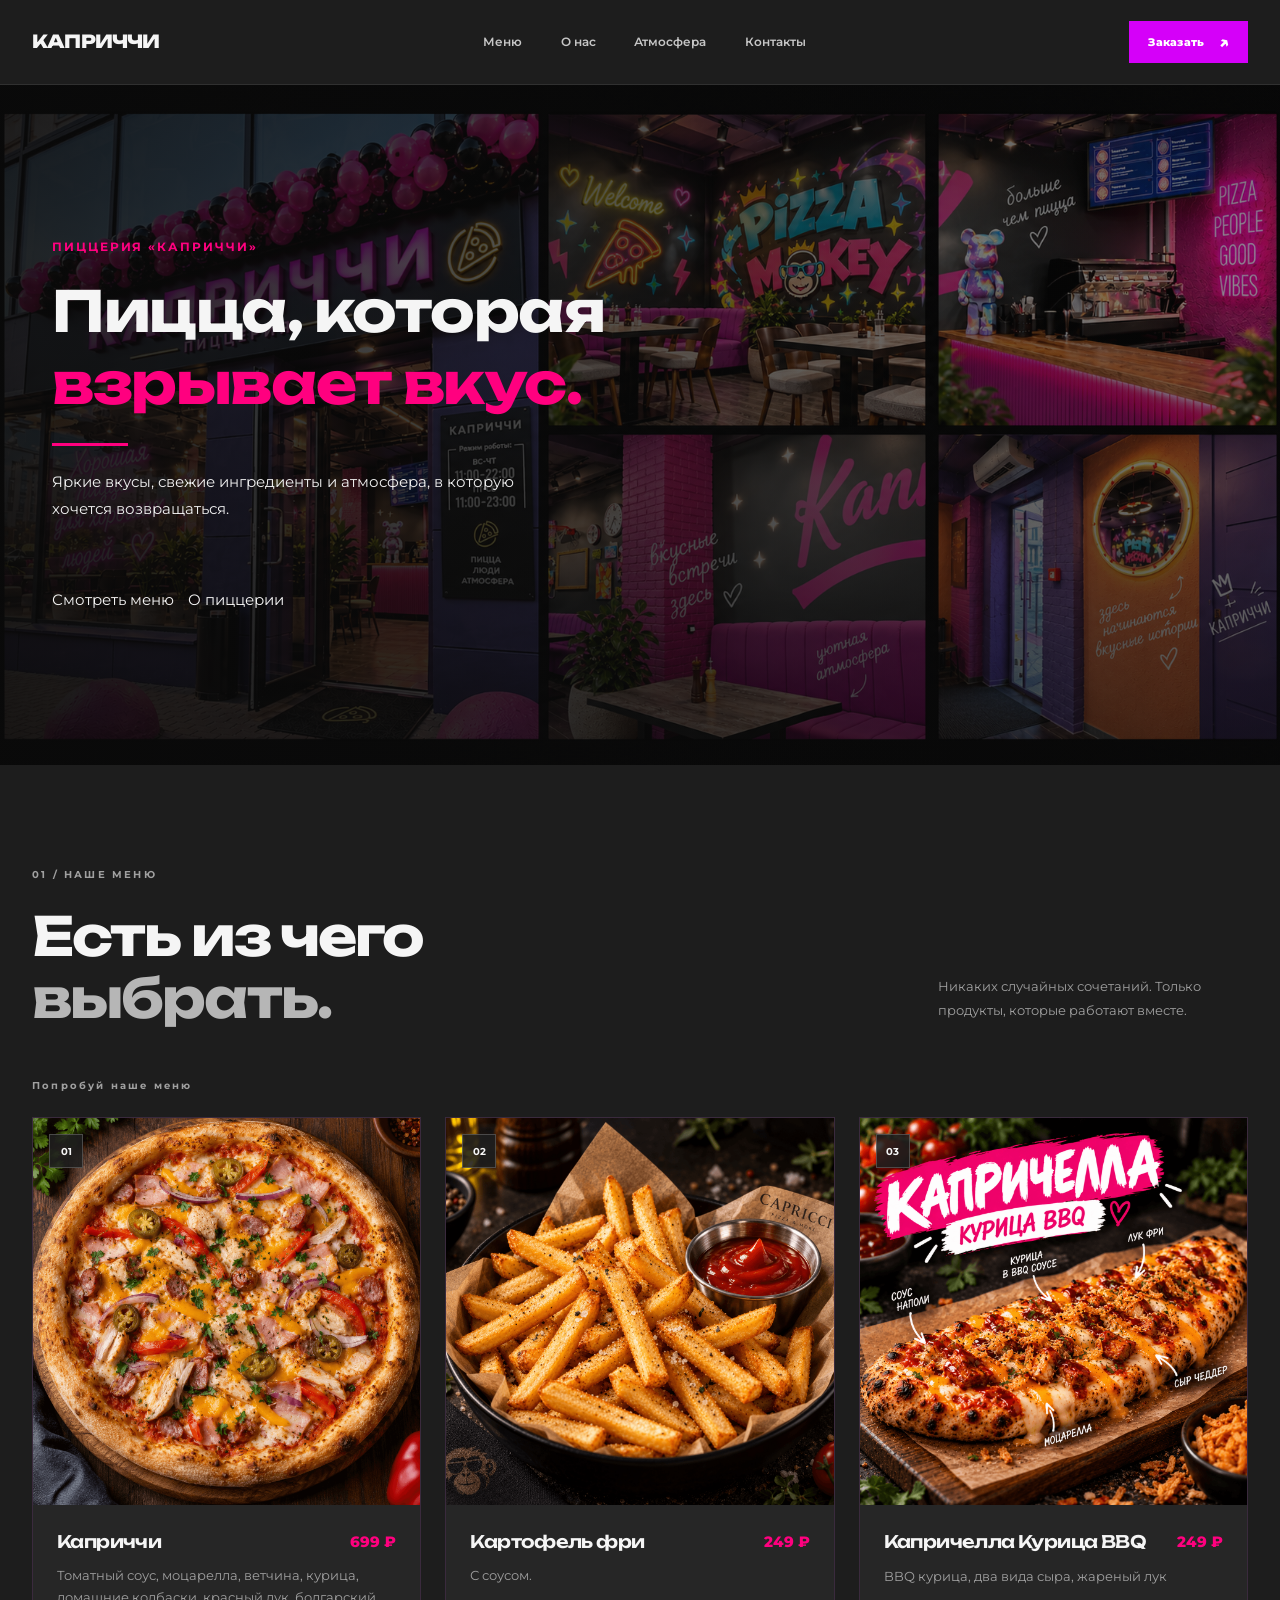
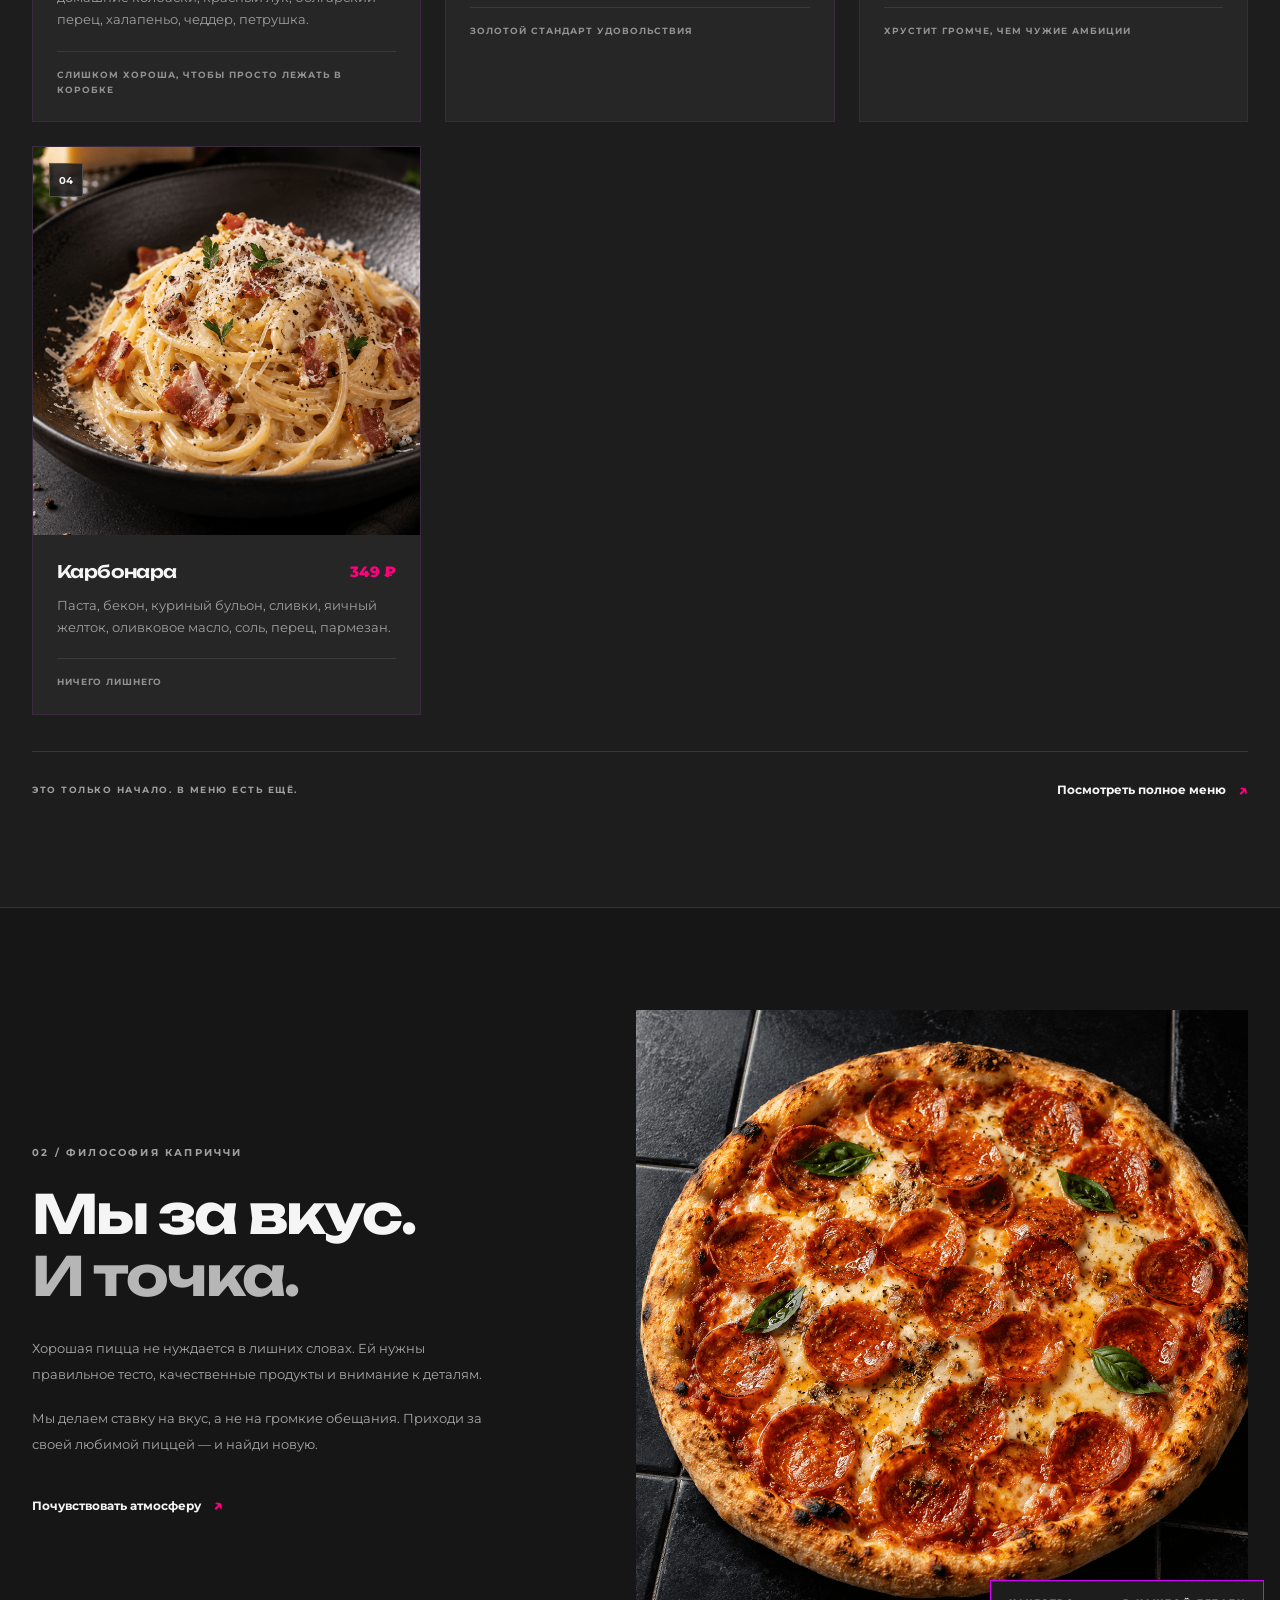
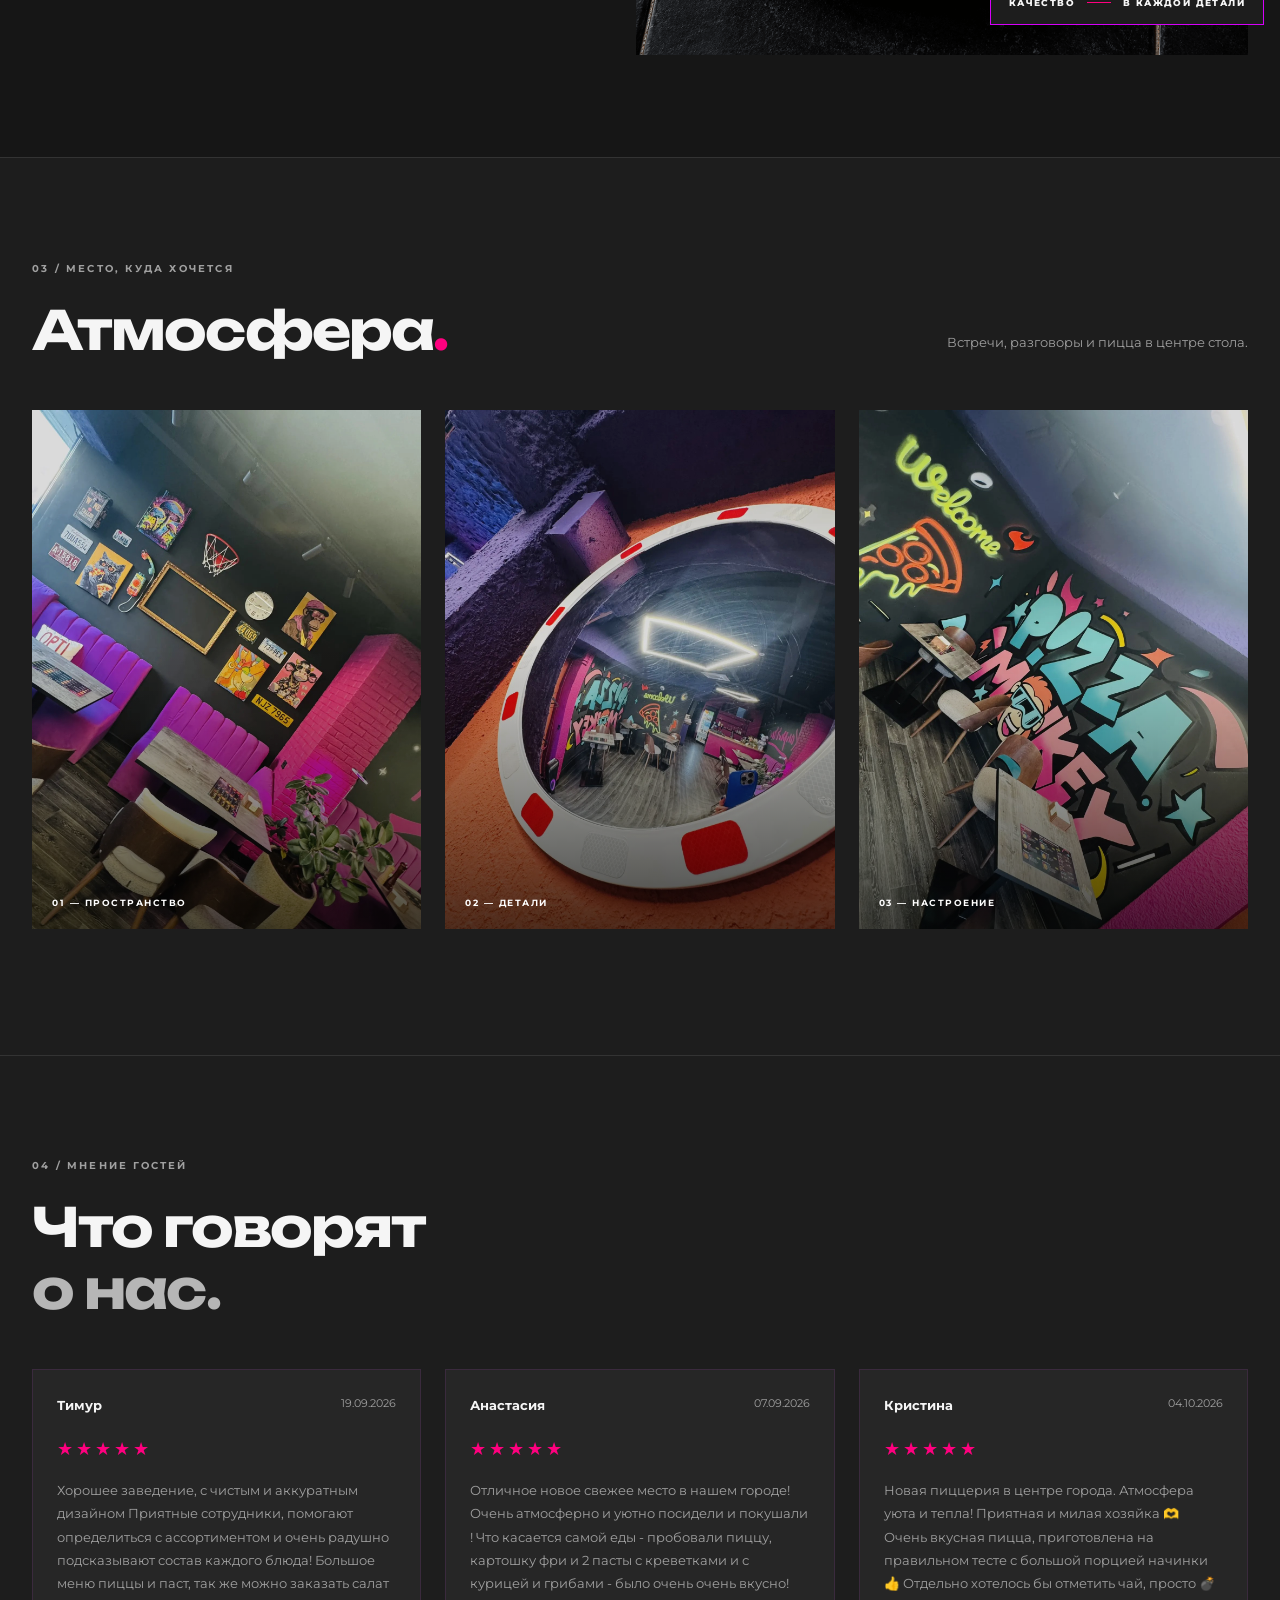
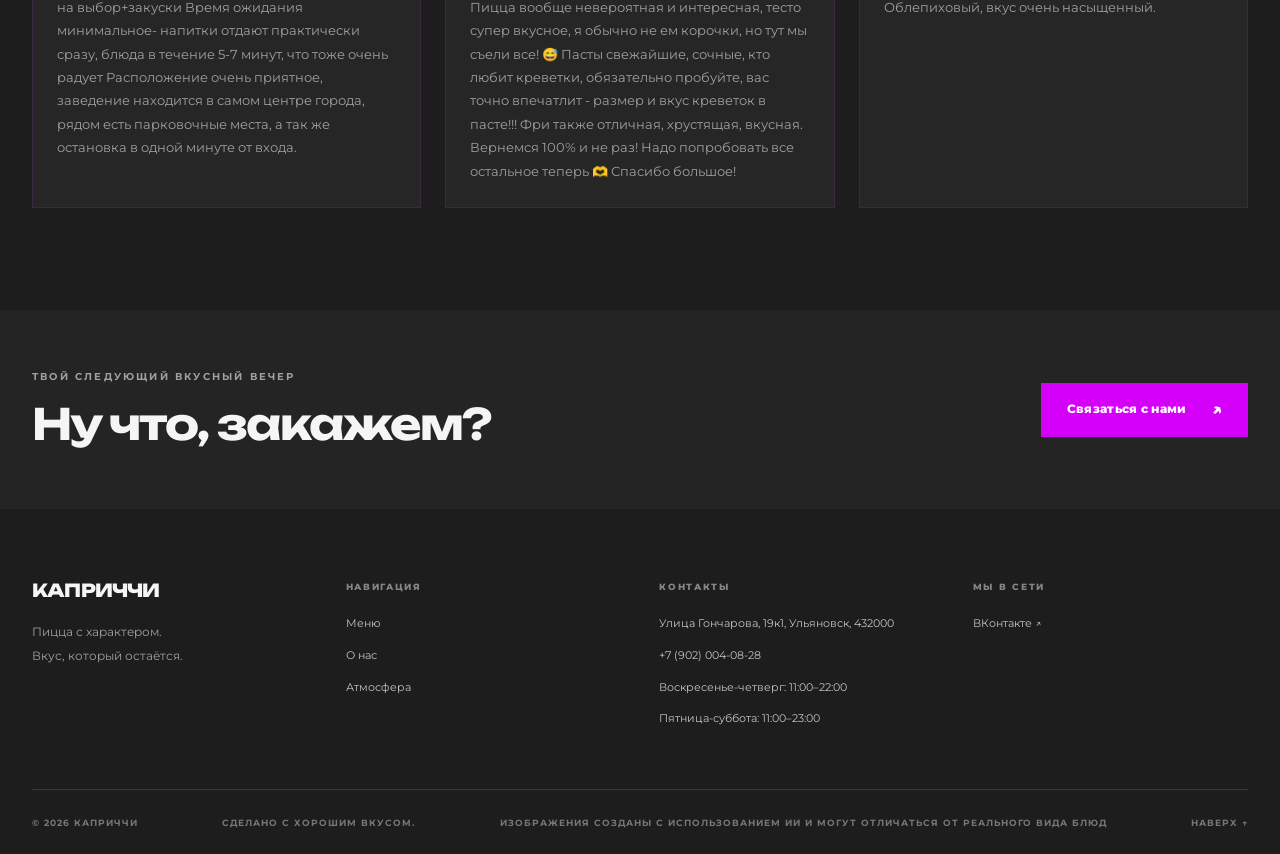
==== commit 1daaf493: "Update index.html" ====
--- a/index.html
+++ b/index.html
@@ -1,504 +1,365 @@
+
 <!DOCTYPE html>
 <html lang="ru">
 <head>
   <meta charset="UTF-8">
   <meta name="viewport" content="width=device-width, initial-scale=1.0">
-  <meta name="theme-color" content="#1E1E1E">
-  <title>Меню — КАПРИЧЧИ</title>
-  <meta name="description" content="Полное меню пиццерии Каприччи: пицца, закуски, паста, салаты и напитки.">
-
+  <meta name="theme-color" content="#0a0a0a">
+
+  <title>КАПРИЧЧИ — Пицца с характером</title>
+  <meta name="description" content="Пиццерия Каприччи. Авторская пицца, яркие вкусы и атмосфера, в которую хочется вернуться.">
+
+  <!-- Google Fonts -->
   <link rel="preconnect" href="https://fonts.googleapis.com">
   <link rel="preconnect" href="https://fonts.gstatic.com" crossorigin>
   <link href="https://fonts.googleapis.com/css2?family=Montserrat:wght@400;500;600;700;800;900&family=Unbounded:wght@500;600;700;800&display=swap" rel="stylesheet">
+
   <link rel="stylesheet" href="style.css">
   <script src="script.js" defer></script>
 </head>
 
-<body id="top">
-
-  <header class="header">
+<body>
+
+  <!-- ================= HEADER ================= -->
+  <header class="header" id="top">
     <div class="container header-inner">
-      <a class="logo" href="index.html" aria-label="Каприччи — на главную">
+
+      <a class="logo" href="#top" aria-label="Каприччи — на главную">
         КАПРИЧЧИ
       </a>
 
-      <button class="menu-toggle" type="button"
+      <button
+        class="menu-toggle"
+        type="button"
         aria-label="Открыть меню"
         aria-expanded="false"
-        aria-controls="navigation">
+        aria-controls="navigation"
+      >
         <span></span>
         <span></span>
       </button>
 
       <nav class="navigation" id="navigation" aria-label="Основная навигация">
-        <a class="active" href="menu.html" aria-current="page">Меню</a>
-        <a href="index.html#about">О нас</a>
-        <a href="index.html#atmosphere">Атмосфера</a>
-        <a href="index.html#contacts">Контакты</a>
+        <a href="menu.html">Меню</a>
+        <a href="#about">О нас</a>
+        <a href="#atmosphere">Атмосфера</a>
+        <a href="#contacts">Контакты</a>
       </nav>
 
       <a class="button button-small header-order" href="menu.html">
         Заказать <span aria-hidden="true">↗</span>
       </a>
+
     </div>
   </header>
 
+
   <main>
 
-    <!-- Первый экран -->
-    <section class="menu-page-hero">
-      <div class="container menu-page-hero__inner">
-        <div class="eyebrow">
-          <span class="status-dot"></span>
-          КАПРИЧЧИ · ПИЦЦЕРИЯ
-        </div>
-
-        <h1>Наше меню.</h1>
-        <p>Выбирай сердцем, а мы приготовим с душой.</p>
-
-        <nav class="menu-fix-nav" aria-label="Категории меню">
-          <a href="#pizza">Пицца</a>
-          <a href="#snacks">Закуски</a>
-          <a href="#pasta">Паста</a>
-          <a href="#salads">Салаты</a>
-          <a href="#drinks">Напитки</a>
-        </nav>
+    
+
+<section class="hero" id="hero">
+  <div class="hero-image" aria-hidden="true"></div>
+
+  <div class="container hero-content">
+    <div class="hero-kicker">ПИЦЦЕРИЯ «КАПРИЧЧИ»</div>
+
+    <h1>
+      Пицца, которая<br>
+      <span>взрывает вкус.</span>
+    </h1>
+
+    <div class="hero-divider"></div>
+
+    <p class="hero-description">
+      Яркие вкусы, свежие ингредиенты и атмосфера,
+      в которую хочется возвращаться.
+    </p>
+
+    <div class="hero-actions">
+      <a href="menu.html" class="btn btn-primary">Смотреть меню</a>
+      <a href="#about" class="btn btn-secondary">О пиццерии</a>
+    </div>
+  </div>
+</section>
+
+
+
+    <!-- ================= MENU ================= -->
+    <section class="section menu-section" id="menu">
+      <div class="container">
+
+        <div class="section-heading">
+          <div>
+            <div class="section-kicker">01 / НАШЕ МЕНЮ</div>
+            <h2>Есть из чего<br><span>выбрать.</span></h2>
+          </div>
+
+          <p class="section-description">
+            Никаких случайных сочетаний.
+            Только продукты, которые работают вместе.
+          </p>
+        </div>
+
+        <!-- Краткое меню: 4 позиции -->
+        <div class="menu-category" id="pizza">
+          <div class="section-kicker menu-category-title">Попробуй наше меню</div>
+          <div class="pizza-grid">
+            <article class="pizza-card">
+              <div class="pizza-photo"><img src="images/capricci2.png" alt="Каприччи" loading="lazy"><span class="pizza-number">01</span></div>
+              <div class="pizza-info"><div class="pizza-title-row"><h3>Каприччи</h3><span class="pizza-price">699 ₽</span></div><p>Томатный соус, моцарелла, ветчина, курица, домашние колбаски, красный лук, болгарский перец, халапеньо, чеддер, петрушка.</p><div class="pizza-meta"><span>СЛИШКОМ ХОРОША, ЧТОБЫ ПРОСТО ЛЕЖАТЬ В КОРОБКЕ</span></div></div>
+            </article>
+            <article class="pizza-card">
+              <div class="pizza-photo"><img src="images/free.png" alt="Фри" loading="lazy"><span class="pizza-number">02</span></div>
+              <div class="pizza-info"><div class="pizza-title-row"><h3>Картофель фри</h3><span class="pizza-price">249 ₽</span></div><p>С соусом.</p><div class="pizza-meta"><span>ЗОЛОТОЙ СТАНДАРТ УДОВОЛЬСТВИЯ</span></div></div>
+            </article>
+            <article class="pizza-card">
+              <div class="pizza-photo"><img src="images/caprichicken.png" alt="Капричелла Курица BBQ" loading="lazy"><span class="pizza-number">03</span></div>
+              <div class="pizza-info"><div class="pizza-title-row"><h3>Капричелла Курица BBQ</h3><span class="pizza-price">249 ₽</span></div><p>BBQ курица, два вида сыра, жареный лук</p><div class="pizza-meta"><span>ХРУСТИТ ГРОМЧЕ, ЧЕМ ЧУЖИЕ АМБИЦИИ</span></div></div>
+            </article>
+            <article class="pizza-card">
+              <div class="pizza-photo"><img src="images\pastcarb.png" alt="Карбонара" loading="lazy"><span class="pizza-number">04</span></div>
+              <div class="pizza-info"><div class="pizza-title-row"><h3>Карбонара</h3><span class="pizza-price">349 ₽</span></div><p>Паста, бекон, куриный бульон, сливки, яичный желток, оливковое масло, соль, перец, пармезан.</p><div class="pizza-meta"><span>НИЧЕГО ЛИШНЕГО</span></div></div>
+            </article>
+          </div>
+        </div>
+
+        <div class="menu-footer">
+          <p>ЭТО ТОЛЬКО НАЧАЛО. В МЕНЮ ЕСТЬ ЕЩЁ.</p>
+          <a class="text-link" href="menu.html">
+            Посмотреть полное меню <span aria-hidden="true">↗</span>
+          </a>
+        </div>
+
       </div>
     </section>
 
-    <!-- Основное меню -->
-    <section class="section menu-fix-section">
+
+    <!-- ================= ABOUT ================= -->
+    <section class="section about-section" id="about">
+      <div class="container about-grid">
+
+        <div class="about-copy">
+          <div class="section-kicker">02 / ФИЛОСОФИЯ КАПРИЧЧИ</div>
+
+          <h2>
+            Мы за вкус.<br>
+            <span>И точка.</span>
+          </h2>
+
+          <p>
+            Хорошая пицца не нуждается в лишних словах.
+            Ей нужны правильное тесто, качественные продукты
+            и внимание к деталям.
+          </p>
+
+          <p>
+            Мы делаем ставку на вкус, а не на громкие обещания.
+            Приходи за своей любимой пиццей — и найди новую.
+          </p>
+
+          <a class="text-link" href="#atmosphere">
+            Почувствовать атмосферу <span aria-hidden="true">↗</span>
+          </a>
+        </div>
+
+        <div class="about-visual">
+          <!-- ФОТО: процесс приготовления или пицца крупным планом -->
+          <img src="images\pizzacrupno.png"
+               alt="Пицца из печи крупным планом"
+               loading="lazy">
+
+          <div class="about-stamp">
+            <span>КАЧЕСТВО</span>
+            <span class="stamp-line"></span>
+            <span>В КАЖДОЙ ДЕТАЛИ</span>
+          </div>
+        </div>
+
+      </div>
+    </section>
+
+
+    <!-- ================= ATMOSPHERE ================= -->
+    <section class="section atmosphere-section" id="atmosphere">
       <div class="container">
 
-        <!-- ПИЦЦА -->
-        <section class="menu-fix-category" id="pizza">
-          <h2 class="menu-fix-heading">Пицца</h2>
-
-          <div class="pizza-grid menu-fix-grid">
-
-            <article class="pizza-card">
-              <div class="pizza-photo">
-                <img src="images/marinara.png" alt="Пицца Маринара" loading="lazy">
-              </div>
-              <div class="pizza-info">
-                <div class="pizza-title-row"><h3>Маринара</h3><span class="pizza-price">299 ₽</span></div>
-                <p>Итальянские томаты, чеснок, орегано.</p>
-              </div>
-            </article>
-
-            <article class="pizza-card">
-              <div class="pizza-photo">
-                <img src="images/margarita.png" alt="Пицца Маргарита" loading="lazy">
-              </div>
-              <div class="pizza-info">
-                <div class="pizza-title-row"><h3>Маргарита</h3><span class="pizza-price">369 ₽</span></div>
-                <p>Итальянские томаты, моцарелла, базилик.</p>
-              </div>
-            </article>
-
-            <article class="pizza-card">
-              <div class="pizza-photo">
-                <img src="images/pepperoni.png" alt="Пицца Пепперони" loading="lazy">
-              </div>
-              <div class="pizza-info">
-                <div class="pizza-title-row"><h3>Пепперони</h3><span class="pizza-price">499 ₽</span></div>
-                <p>Итальянские томаты, моцарелла, пепперони, пармезан.</p>
-              </div>
-            </article>
-
-            <article class="pizza-card">
-              <div class="pizza-photo">
-                <img src="images\capricci2.png" alt="Пицца Каприччи" loading="lazy">
-              </div>
-              <div class="pizza-info">
-                <div class="pizza-title-row"><h3>Каприччи</h3><span class="pizza-price">699 ₽</span></div>
-                <p>Томатный соус, моцарелла, ветчина, курица, домашние колбаски, красный лук, болгарский перец, халапеньо, чеддер, петрушка.</p>
-              </div>
-            </article>
-
-            <article class="pizza-card">
-              <div class="pizza-photo">
-                <img src="images\parma.png" alt="Пицца Парма" loading="lazy">
-              </div>
-              <div class="pizza-info">
-                <div class="pizza-title-row"><h3>Парма</h3><span class="pizza-price">749 ₽</span></div>
-                <p>Итальянские томаты, моцарелла, прошутто, руккола, пармезан.</p>
-              </div>
-            </article>
-
-            <article class="pizza-card">
-              <div class="pizza-photo">
-                <img src="images/fourcheese2.png" alt="Пицца Четыре сыра" loading="lazy">
-              </div>
-              <div class="pizza-info">
-                <div class="pizza-title-row"><h3>Четыре сыра</h3><span class="pizza-price">499 ₽</span></div>
-                <p>Моцарелла, пармезан, горгонзола, чеддер.</p>
-              </div>
-            </article>
-
-            <article class="pizza-card">
-              <div class="pizza-photo">
-                <img src="images/grusha.png" alt="Пицца Груша и горгонзола" loading="lazy">
-              </div>
-              <div class="pizza-info">
-                <div class="pizza-title-row"><h3>Груша и горгонзола</h3><span class="pizza-price">519 ₽</span></div>
-                <p>Моцарелла, груша, горгонзола, мёд, орехи.</p>
-              </div>
-            </article>
-
-            <article class="pizza-card">
-              <div class="pizza-photo">
-                <img src="images/caprichoza.png" alt="Пицца Капричоза" loading="lazy">
-              </div>
-              <div class="pizza-info">
-                <div class="pizza-title-row"><h3>Капричоза</h3><span class="pizza-price">649 ₽</span></div>
-                <p>Томатный соус, моцарелла, маслины, шампиньоны, ветчина, артишоки.</p>
-              </div>
-            </article>
-
-            <article class="pizza-card">
-              <div class="pizza-photo">
-                <img src="images/frutti.png" alt="Пицца Фрутти ди маре" loading="lazy">
-              </div>
-              <div class="pizza-info">
-                <div class="pizza-title-row"><h3>Фрутти ди маре</h3><span class="pizza-price">799 ₽</span></div>
-                <p>Креветки, сыр, кальмар, мидии, оливки, черри, сыр «Экзотик».</p>
-              </div>
-            </article>
-
-            <article class="pizza-card">
-              <div class="pizza-photo">
-                <img src="images/hotdog.png" alt="Пицца-дог" loading="lazy">
-              </div>
-              <div class="pizza-info">
-                <div class="pizza-title-row"><h3>Пицца-дог</h3><span class="pizza-price">249 ₽</span></div>
-                <p>Томатный соус, моцарелла, куриная сосиска, жареный лук.</p>
-              </div>
-            </article>
-
+        <div class="section-heading atmosphere-heading">
+          <div>
+            <div class="section-kicker">03 / МЕСТО, КУДА ХОЧЕТСЯ</div>
+            <h2>Атмосфера<span>.</span></h2>
           </div>
-        </section>
-
-        <!-- ЗАКУСКИ -->
-        <section class="menu-fix-category" id="snacks">
-          <h2 class="menu-fix-heading">Закуски</h2>
-
-          <div class="pizza-grid menu-fix-grid">
-
-            <article class="pizza-card">
-              <div class="pizza-photo"><img src="images/free.png" alt="Картофель фри" loading="lazy"></div>
-              <div class="pizza-info">
-                <div class="pizza-title-row"><h3>Картофель фри</h3><span class="pizza-price">249 ₽</span></div>
-                <p>С соусом.</p><div class="pizza-meta"><span>230 г</span></div>
-              </div>
-            </article>
-
-            <article class="pizza-card">
-              <div class="pizza-photo"><img src="images/batat.png" alt="Батат с пармезаном" loading="lazy"></div>
-              <div class="pizza-info">
-                <div class="pizza-title-row"><h3>Батат с пармезаном</h3><span class="pizza-price">259 ₽</span></div>
-                <div class="pizza-meta"><span>190 г</span></div>
-              </div>
-            </article>
-
-            <article class="pizza-card">
-              <div class="pizza-photo"><img src="images/nuggets.png" alt="Наггетсы" loading="lazy"></div>
-              <div class="pizza-info">
-                <div class="pizza-title-row"><h3>Наггетсы</h3><span class="pizza-price">289 ₽</span></div>
-                <p>С соусом.</p><div class="pizza-meta"><span>200 г</span></div>
-              </div>
-            </article>
-
-            <article class="pizza-card">
-              <div class="pizza-photo"><img src="images/cheesestick.png" alt="Сырные палочки" loading="lazy"></div>
-              <div class="pizza-info">
-                <div class="pizza-title-row"><h3>Сырные палочки</h3><span class="pizza-price">379 ₽</span></div>
-                <p>С брусничным соусом.</p><div class="pizza-meta"><span>210 г</span></div>
-              </div>
-            </article>
-
-            <article class="pizza-card">
-              <div class="pizza-photo"><img src="images/crilya.png" alt="Куриные крылья" loading="lazy"></div>
-              <div class="pizza-info">
-                <div class="pizza-title-row"><h3>Куриные крылья</h3><span class="pizza-price">490 ₽</span></div>
-                <p>С соусом.</p><div class="pizza-meta"><span>350 г</span></div>
-              </div>
-            </article>
-
-          </div>
-        </section>
-
-        <!-- ДОГИ -->
-        <section class="menu-fix-category" id="hotdog">
-          <h2 class="menu-fix-heading">Доги</h2>
-
-          <div class="pizza-grid menu-fix-grid">
-
-            <article class="pizza-card">
-              <div class="pizza-photo"><img src="images/capricrevet.png" loading="lazy"></div>
-              <div class="pizza-info">
-                <div class="pizza-title-row"><h3>Капричелла с креветкой</h3><span class="pizza-price">349 ₽</span></div>
-                <p>Сливочный соус пармеджано и моцарелла, креветки, томаты черри, руккола, кисло-сладкий соус чили-манго.</p><div class="pizza-meta"><span>270 г</span></div>
-              </div>
-            </article>
-
-            <article class="pizza-card">
-              <div class="pizza-photo"><img src="images/caprichicken.png" loading="lazy"></div>
-              <div class="pizza-info">
-                <div class="pizza-title-row"><h3>Капричелла Курица BBQ</h3><span class="pizza-price">249 ₽</span></div>
-                <p>BBQ курица, два вида сыра, жареный лук.</p><div class="pizza-meta"><span>270 г</span></div>
-              </div>
-            </article>
-
-            <article class="pizza-card">
-              <div class="pizza-photo"><img src="images/capripepperoni.png" loading="lazy"></div>
-              <div class="pizza-info">
-                <div class="pizza-title-row"><h3>Капричелла Пепперони</h3><span class="pizza-price">249 ₽</span></div>
-                <p>Соус наполи, моцарелла, пепперони, чеддер и пармезан.</p><div class="pizza-meta"><span>270 г</span></div>
-              </div>
-            </article>
-
-            <article class="pizza-card">
-              <div class="pizza-photo"><img src="images/caprivetchina.png" loading="lazy"></div>
-              <div class="pizza-info">
-                <div class="pizza-title-row"><h3>Капричелла Ветчина Грибы</h3><span class="pizza-price">249 ₽</span></div>
-                <p>Ветчина и шампиньоны, томаты черри, моцарелла, сырный соус.</p><div class="pizza-meta"><span>270 г</span></div>
-              </div>
-            </article>
-
-          </div>
-        </section>
-
-        <!-- ПАСТА -->
-        <section class="menu-fix-category" id="pasta">
-          <h2 class="menu-fix-heading">Паста</h2>
-
-          <div class="pizza-grid menu-fix-grid">
-
-            <article class="pizza-card">
-              <div class="pizza-photo"><img src="images\pastcarb.png" alt="Карбонара" loading="lazy"></div>
-              <div class="pizza-info">
-                <div class="pizza-title-row"><h3>Карбонара</h3><span class="pizza-price">349 ₽</span></div>
-                <p>Паста, бекон, куриный бульон, сливки, яичный желток, оливковое масло, соль, перец, пармезан.</p>
-                <div class="pizza-meta"><span>290 г</span></div>
-              </div>
-            </article>
-
-            <article class="pizza-card">
-              <div class="pizza-photo"><img src="images\pastchicken.png" alt="Паста с курицей и грибами" loading="lazy"></div>
-              <div class="pizza-info">
-                <div class="pizza-title-row"><h3>С курицей и грибами</h3><span class="pizza-price">349 ₽</span></div>
-                <p>Куриная грудка, шампиньоны, паста, куриный бульон, сливки, оливковое масло, соль, перец, пармезан.</p>
-                <div class="pizza-meta"><span>330 г</span></div>
-              </div>
-            </article>
-
-            <article class="pizza-card">
-              <div class="pizza-photo"><img src="images/pastcrevet.png" alt="Паста с креветкой" loading="lazy"></div>
-              <div class="pizza-info">
-                <div class="pizza-title-row"><h3>С креветкой</h3><span class="pizza-price">499 ₽</span></div>
-                <p>Креветки, черри, паста, томатно-травяной соус или сливки, бульон, базилик, чеснок, оливковое масло, пармезан.</p>
-                <div class="pizza-meta"><span>350 г</span></div>
-              </div>
-            </article>
-
-          </div>
-        </section>
-
-        <!-- САЛАТЫ -->
-        <section class="menu-fix-category" id="salads">
-          <h2 class="menu-fix-heading">Салаты</h2>
-
-          <div class="pizza-grid menu-fix-grid">
-
-            <article class="pizza-card">
-              <div class="pizza-photo"><img src="images/cezarchicken.png" alt="Цезарь с курицей" loading="lazy"></div>
-              <div class="pizza-info">
-                <div class="pizza-title-row"><h3>Цезарь с курицей</h3><span class="pizza-price">399 ₽</span></div>
-                <p>Айсберг / романо, черри, соус «Цезарь», курица, сухари, пармезан.</p>
-                <div class="pizza-meta"><span>300 г</span></div>
-              </div>
-            </article>
-
-            <article class="pizza-card">
-              <div class="pizza-photo"><img src="images/cezarcrevet.png" alt="Цезарь с креветками" loading="lazy"></div>
-              <div class="pizza-info">
-                <div class="pizza-title-row"><h3>Цезарь с креветками</h3><span class="pizza-price">449 ₽</span></div>
-                <p>Айсберг / романо, соус «Цезарь», креветки, сухари, пармезан.</p>
-                <div class="pizza-meta"><span>300 г</span></div>
-              </div>
-            </article>
-
-            <article class="pizza-card">
-              <div class="pizza-photo"><img src="images/gamberetti.png" alt="Салат Гамберетти" loading="lazy"></div>
-              <div class="pizza-info">
-                <div class="pizza-title-row"><h3>Салат Гамберетти</h3><span class="pizza-price">449 ₽</span></div>
-                <p>Креветки, черри, болгарский перец, маслины, руккола, пармезан, кедровый орех, оливковое масло, лимон.</p>
-                <div class="pizza-meta"><span>300 г</span></div>
-              </div>
-            </article>
-
-          </div>
-        </section>
-
-        <!-- НАПИТКИ -->
-        <section class="menu-fix-category" id="drinks">
-          <h2 class="menu-fix-heading">Напитки</h2>
-
-          <h3 class="menu-fix-subheading">Кофе</h3>
-          <div class="pizza-grid menu-fix-grid">
-
-            <article class="pizza-card">
-              <div class="pizza-photo"><img src="images/capuchino.png" alt="Капучино" loading="lazy"></div>
-              <div class="pizza-info">
-                <div class="pizza-title-row"><h3>Капучино</h3><span class="pizza-price">160 ₽ / 180 ₽</span></div>
-                <div class="pizza-meta"><span>0,2 л / 0,3 л</span></div>
-              </div>
-            </article>
-
-            <article class="pizza-card">
-              <div class="pizza-photo"><img src="images/espresso.png" alt="Эспрессо" loading="lazy"></div>
-              <div class="pizza-info">
-                <div class="pizza-title-row"><h3>Эспрессо</h3><span class="pizza-price">90 ₽ / 120 ₽</span></div>
-                <p>Один / Двойной.</p>
-              </div>
-            </article>
-
-            <article class="pizza-card">
-              <div class="pizza-photo"><img src="images/latte.png" alt="Латте" loading="lazy"></div>
-              <div class="pizza-info">
-                <div class="pizza-title-row"><h3>Латте</h3><span class="pizza-price">180 ₽</span></div>
-                <div class="pizza-meta"><span>0,3 л</span></div>
-              </div>
-            </article>
-
-            <article class="pizza-card">
-              <div class="pizza-photo"><img src="images/raf.png" alt="Раф" loading="lazy"></div>
-              <div class="pizza-info">
-                <div class="pizza-title-row"><h3>Раф</h3><span class="pizza-price">200 ₽</span></div>
-                <p>Классический.</p>
-              </div>
-            </article>
-
-          </div>
-
-          <h3 class="menu-fix-subheading">Фруктовый чай и морс</h3>
-          <div class="pizza-grid menu-fix-grid">
-
-            <article class="pizza-card">
-              <div class="pizza-photo"><img src="images/oblepiha.png" alt="Чай Облепиха" loading="lazy"></div>
-              <div class="pizza-info">
-                <div class="pizza-title-row"><h3>Облепиховый чай</h3><span class="pizza-price">349 ₽</span></div>
-                <p>Имбирь, мёд.</p><div class="pizza-meta"><span>0,6 л</span></div>
-              </div>
-            </article>
-
-            <article class="pizza-card">
-              <div class="pizza-photo"><img src="images/malina.png" alt="Чай Малина" loading="lazy"></div>
-              <div class="pizza-info">
-                <div class="pizza-title-row"><h3>Малиновый чай</h3><span class="pizza-price">349 ₽</span></div>
-                <p>Лемонграсс.</p><div class="pizza-meta"><span>0,6 л</span></div>
-              </div>
-            </article>
-
-            <article class="pizza-card">
-              <div class="pizza-photo"><img src="images/mors.png" alt="Морс" loading="lazy"></div>
-              <div class="pizza-info">
-                <div class="pizza-title-row"><h3>Морс</h3><span class="pizza-price">60 ₽</span></div>
-                <p>В ассортименте.</p><div class="pizza-meta"><span>0,2 л</span></div>
-              </div>
-            </article>
-
-          </div>
-
-          <h3 class="menu-fix-subheading">Лимонады</h3>
-          <div class="pizza-grid menu-fix-grid">
-
-            <article class="pizza-card">
-              <div class="pizza-photo"><img src="images/sunrise.png" alt="Лимонад Санрайз" loading="lazy"></div>
-              <div class="pizza-info">
-                <div class="pizza-title-row"><h3>Лимонад Санрайз</h3><span class="pizza-price">250 ₽</span></div>
-                <div class="pizza-meta"><span>0,2 л</span></div>
-              </div>
-            </article>
-
-            <article class="pizza-card">
-              <div class="pizza-photo"><img src="images/shmel.png" alt="Лимонад Шмель" loading="lazy"></div>
-              <div class="pizza-info">
-                <div class="pizza-title-row"><h3>Лимонад Шмель</h3><span class="pizza-price">250 ₽</span></div>
-                <div class="pizza-meta"><span>0,2 л</span></div>
-              </div>
-            </article>
-
-          </div>
-
-          <h3 class="menu-fix-subheading">Молочные коктейли</h3>
-          <div class="pizza-grid menu-fix-grid">
-
-            <article class="pizza-card">
-              <div class="pizza-photo"><img src="images/clubnic.png" alt="Клубничный молочный коктейль" loading="lazy"></div>
-              <div class="pizza-info">
-                <div class="pizza-title-row"><h3>Клубничный коктейль</h3><span class="pizza-price">160 ₽</span></div>
-                <div class="pizza-meta"><span>0,3 л</span></div>
-              </div>
-            </article>
-
-            <article class="pizza-card">
-              <div class="pizza-photo"><img src="images/vanil.png" alt="Ванильный молочный коктейль" loading="lazy"></div>
-              <div class="pizza-info">
-                <div class="pizza-title-row"><h3>Ванильный коктейль</h3><span class="pizza-price">160 ₽</span></div>
-                <div class="pizza-meta"><span>0,3 л</span></div>
-              </div>
-            </article>
-
-            <article class="pizza-card">
-              <div class="pizza-photo"><img src="images/shocolad.png" alt="Шоколадный молочный коктейль" loading="lazy"></div>
-              <div class="pizza-info">
-                <div class="pizza-title-row"><h3>Шоколадный коктейль</h3><span class="pizza-price">160 ₽</span></div>
-                <div class="pizza-meta"><span>0,3 л</span></div>
-              </div>
-            </article>
-
-          </div>
-
-          <p class="menu-fix-note">Сиропы к кофе: +30 ₽.</p>
-        </section>
-
-        <div class="menu-fix-back">
-          <a class="button" href="index.html">← Назад на главную</a>
+          <p class="section-description">
+            Встречи, разговоры и пицца в центре стола.
+          </p>
+        </div>
+
+        <div class="gallery">
+
+          <figure class="gallery-item gallery-large">
+            <!-- ФОТО ЗАЛА №1 -->
+            <img src="images\zal2.jpg"
+                 alt="Интерьер пиццерии Каприччи"
+                 loading="lazy">
+            <figcaption>01 — ПРОСТРАНСТВО</figcaption>
+          </figure>
+
+          <figure class="gallery-item">
+            <!-- ФОТО ЗАЛА №2 -->
+            <img src="images\zal3.jpg"
+                 alt="Детали интерьера пиццерии"
+                 loading="lazy">
+            <figcaption>02 — ДЕТАЛИ</figcaption>
+          </figure>
+
+          <figure class="gallery-item">
+            <!-- ФОТО ЗАЛА №3 -->
+            <img src="images/zal1.jpg"
+                 alt="Атмосфера в пиццерии"
+                 loading="lazy">
+            <figcaption>03 — НАСТРОЕНИЕ</figcaption>
+          </figure>
+
         </div>
 
       </div>
     </section>
 
+
+    
+<!-- ================= REVIEWS ================= -->
+<section class="section reviews-section" id="reviews">
+  <div class="container">
+
+    <div class="section-heading">
+      <div>
+        <div class="section-kicker">04 / МНЕНИЕ ГОСТЕЙ</div>
+        <h2>Что говорят<br><span>о нас.</span></h2>
+      </div>
+    </div>
+
+    <div class="reviews-grid">
+
+      <!-- Отзыв 1 -->
+      <article class="reviews-card">
+        <div class="reviews-card__top">
+          <span class="reviews-card__name">Тимур</span>
+          <time class="reviews-card__date">19.09.2026</time>
+        </div>
+
+        <div class="reviews-card__stars" aria-label="5 звёзд">
+          ★★★★★
+        </div>
+
+        <p class="reviews-card__text">Хорошее заведение, с чистым и аккуратным дизайном
+Приятные сотрудники, помогают определиться с ассортиментом и очень радушно подсказывают состав каждого блюда!
+
+Большое меню пиццы и паст, так же можно заказать салат на выбор+закуски
+Время ожидания минимальное- напитки отдают практически сразу, блюда в течение 5-7 минут, что тоже очень радует
+
+Расположение очень приятное, заведение находится в самом центре города, рядом есть парковочные места, а так же остановка в одной минуте от входа.</p>
+      </article>
+
+      <!-- Отзыв 2 -->
+      <article class="reviews-card">
+        <div class="reviews-card__top">
+          <span class="reviews-card__name">Анастасия</span>
+          <time class="reviews-card__date">07.09.2026</time>
+        </div>
+
+        <div class="reviews-card__stars" aria-label="5 звёзд">
+          ★★★★★
+        </div>
+
+        <p class="reviews-card__text">Отличное новое свежее место в нашем городе! Очень атмосферно и уютно посидели и покушали !
+
+Что касается самой еды - пробовали пиццу, картошку фри и 2 пасты с креветками и с курицей и грибами - было очень очень вкусно! Пицца вообще невероятная и интересная, тесто супер вкусное, я обычно не ем корочки, но тут мы съели все! 😅
+
+Пасты свежайшие, сочные, кто любит креветки, обязательно пробуйте, вас точно впечатлит - размер и вкус креветок в пасте!!!
+
+Фри также отличная, хрустящая, вкусная. Вернемся 100% и не раз! Надо попробовать все остальное теперь 🫶
+
+Спасибо большое!</p>
+      </article>
+
+      <!-- Отзыв 3 -->
+      <article class="reviews-card">
+        <div class="reviews-card__top">
+          <span class="reviews-card__name">Кристина</span>
+          <time class="reviews-card__date">04.10.2026</time>
+        </div>
+
+        <div class="reviews-card__stars" aria-label="5 звёзд">
+          ★★★★★
+        </div>
+
+        <p class="reviews-card__text">Новая пиццерия в центре города. Атмосфера уюта и тепла! Приятная и милая хозяйка 🫶
+Очень вкусная пицца, приготовлена на правильном тесте с большой порцией начинки 👍
+Отдельно хотелось бы отметить чай, просто 💣 Облепиховый, вкус очень насыщенный.</p>
+      </article>
+
+    </div>
+  </div>
+</section>
+
+
+
+    <!-- ================= CONTACTS / CTA ================= -->
+    <section class="contact-banner">
+      <div class="container contact-banner-inner">
+        <div>
+          <div class="section-kicker">ТВОЙ СЛЕДУЮЩИЙ ВКУСНЫЙ ВЕЧЕР</div>
+          <h2>Ну что, закажем?</h2>
+        </div>
+
+        <!-- Укажи здесь реальную ссылку для заказа -->
+        <a class="button open-modal-btn" href="#applicationModal">
+          Связаться с нами <span aria-hidden="true">↗</span>
+        </a>
+      </div>
+    </section>
+
   </main>
 
+
+  <!-- ================= FOOTER ================= -->
   <footer class="footer" id="contacts">
     <div class="container">
+
       <div class="footer-main">
 
         <div class="footer-brand">
-          <a class="logo" href="index.html">КАПРИЧЧИ</a>
+          <a class="logo" href="#top">
+            КАПРИЧЧИ
+          </a>
           <p>Пицца с характером.<br>Вкус, который остаётся.</p>
         </div>
 
         <div class="footer-column">
           <h3>НАВИГАЦИЯ</h3>
-          <a href="menu.html" aria-current="page">Меню</a>
-          <a href="index.html#about">О нас</a>
-          <a href="index.html#atmosphere">Атмосфера</a>
+          <a href="menu.html">Меню</a>
+          <a href="#about">О нас</a>
+          <a href="#atmosphere">Атмосфера</a>
         </div>
 
         <div class="footer-column">
           <h3>КОНТАКТЫ</h3>
+
+          <!-- ЗАМЕНИ на настоящий адрес -->
           <p>Улица Гончарова, 19к1, Ульяновск, 432000</p>
+
+          <!-- ЗАМЕНИ на настоящий телефон -->
           <a href="tel:+79020040828">+7 (902) 004-08-28</a>
-          <p>Воскресенье–четверг: 11:00–22:00</p>
-          <p>Пятница–суббота: 11:00–23:00</p>
+
+          <!-- ЗАМЕНИ на настоящий график работы -->
+          <p>Воскресенье-четверг: 11:00–22:00</p>
+          <p>Пятница-суббота: 11:00–23:00</p>
         </div>
 
         <div class="footer-column">
           <h3>МЫ В СЕТИ</h3>
+
+          <!-- Замени # на реальные ссылки -->
           <a href="https://vk.ru/kapriccii" target="_blank" rel="noopener noreferrer">ВКонтакте ↗</a>
         </div>
 
@@ -510,16 +371,17 @@
         <span>ИЗОБРАЖЕНИЯ СОЗДАНЫ С ИСПОЛЬЗОВАНИЕМ ИИ И МОГУТ ОТЛИЧАТЬСЯ ОТ РЕАЛЬНОГО ВИДА БЛЮД</span>
         <a href="#top">НАВЕРХ ↑</a>
       </div>
+
     </div>
   </footer>
 
-  <!-- Модальное окно заявки -->
+
+  <!-- ================= APPLICATION MODAL ================= -->
   <div class="application-modal" id="applicationModal" aria-hidden="true">
     <div class="application-modal__overlay" data-modal-close></div>
 
     <div class="application-modal__dialog" role="dialog" aria-modal="true" aria-labelledby="applicationModalTitle">
       <button class="application-modal__close" type="button" aria-label="Закрыть окно" data-modal-close>&times;</button>
-
       <h2 class="application-modal__title" id="applicationModalTitle">Оставить заявку</h2>
       <p class="application-modal__description">Оставь свои контакты, и мы свяжемся с тобой.</p>
 
@@ -536,53 +398,7 @@
     </div>
   </div>
 
-<!-- ================= КОРЗИНА ================= -->
-<button class="cart-fab" id="cartFab" type="button" aria-label="Открыть корзину">
-  Корзина
-  <span class="cart-fab__count is-hidden" id="cartFabCount">0</span>
-</button>
-
-<div class="cart-modal" id="cartModal" aria-hidden="true">
-  <div class="cart-modal__overlay" data-cart-close></div>
-
-  <div class="cart-modal__dialog" role="dialog" aria-modal="true" aria-labelledby="cartModalTitle">
-    <button class="cart-modal__close" type="button" aria-label="Закрыть корзину" data-cart-close>&times;</button>
-
-    <h2 class="cart-modal__title" id="cartModalTitle">Ваш заказ</h2>
-
-    <ul class="cart-items" id="cartItems"><!-- заполняется скриптом --></ul>
-    <p class="cart-empty is-hidden" id="cartEmpty">Корзина пуста. Загляните в меню — там много вкусного.</p>
-
-    <div class="cart-total">
-      <span>Итого:</span>
-      <span class="cart-total__sum" id="cartTotalSum">0 ₽</span>
-    </div>
-
-    <form class="cart-form" id="cartForm">
-  <p>Вводите только верную информацию!</p>
-
-  <label for="cartName">Имя</label>
-  <input type="text" id="cartName" name="name" placeholder="Ваше имя" autocomplete="name" required>
-
-  <label for="cartPhone">Телефон</label>
-  <input type="tel" id="cartPhone" name="phone" placeholder="+7 (___) ___-__-__" autocomplete="tel" inputmode="tel" required>
-
-  <label for="cartAddress">Адрес доставки</label>
-  <input type="text" id="cartAddress" name="address" placeholder="Улица, дом, квартира" autocomplete="street-address" required>
-
-  <label for="cartPayment">Способ оплаты</label>
-  <select id="cartPayment" name="payment" required>
-    <option value="" disabled selected>Выберите способ оплаты</option>
-    <option value="Наличными">Наличными</option>
-    <option value="Картой">Картой</option>
-  </select>
-
-  <button class="cart-modal__submit" id="cartSubmit" type="submit">Оформить заказ</button>
-  <p class="cart-modal__message" id="cartFormMessage" role="status" aria-live="polite"></p>
-</form>
-  </div>
-</div>
-
 </body>
 </html>
 
+
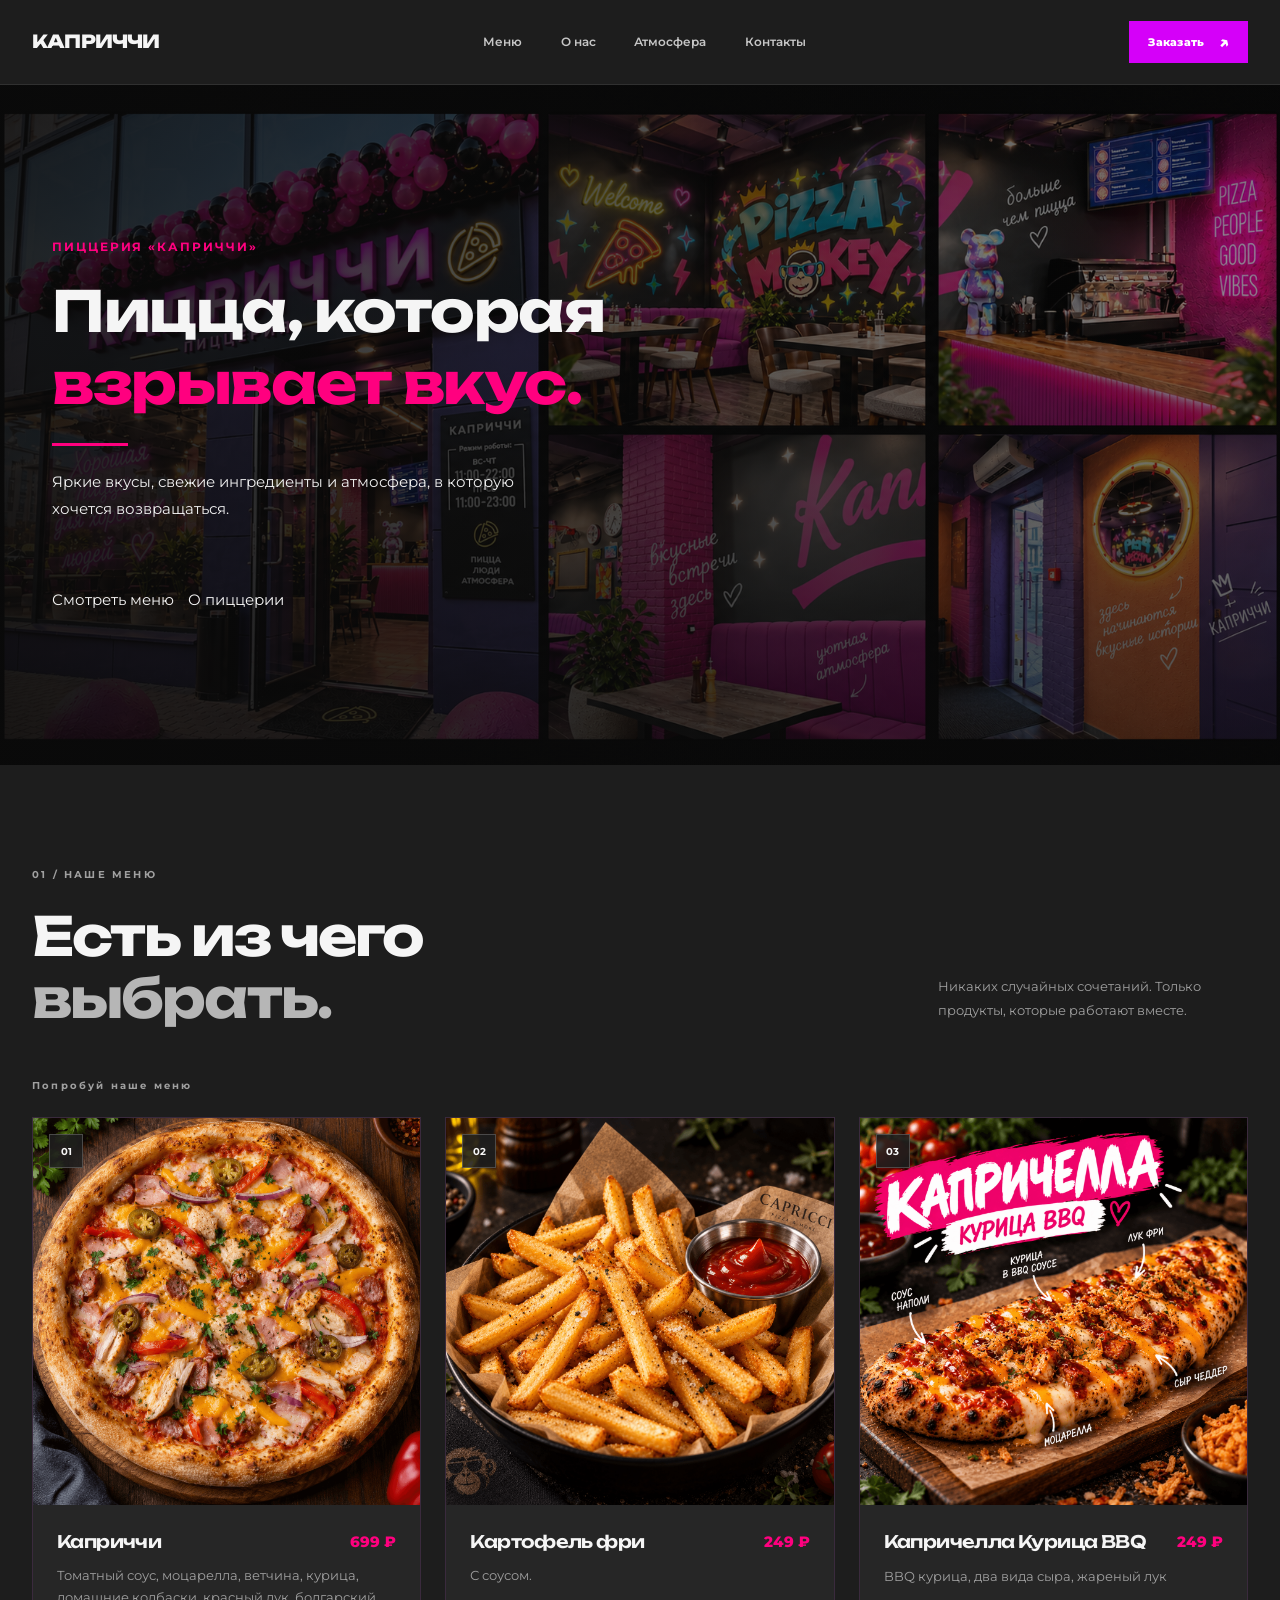
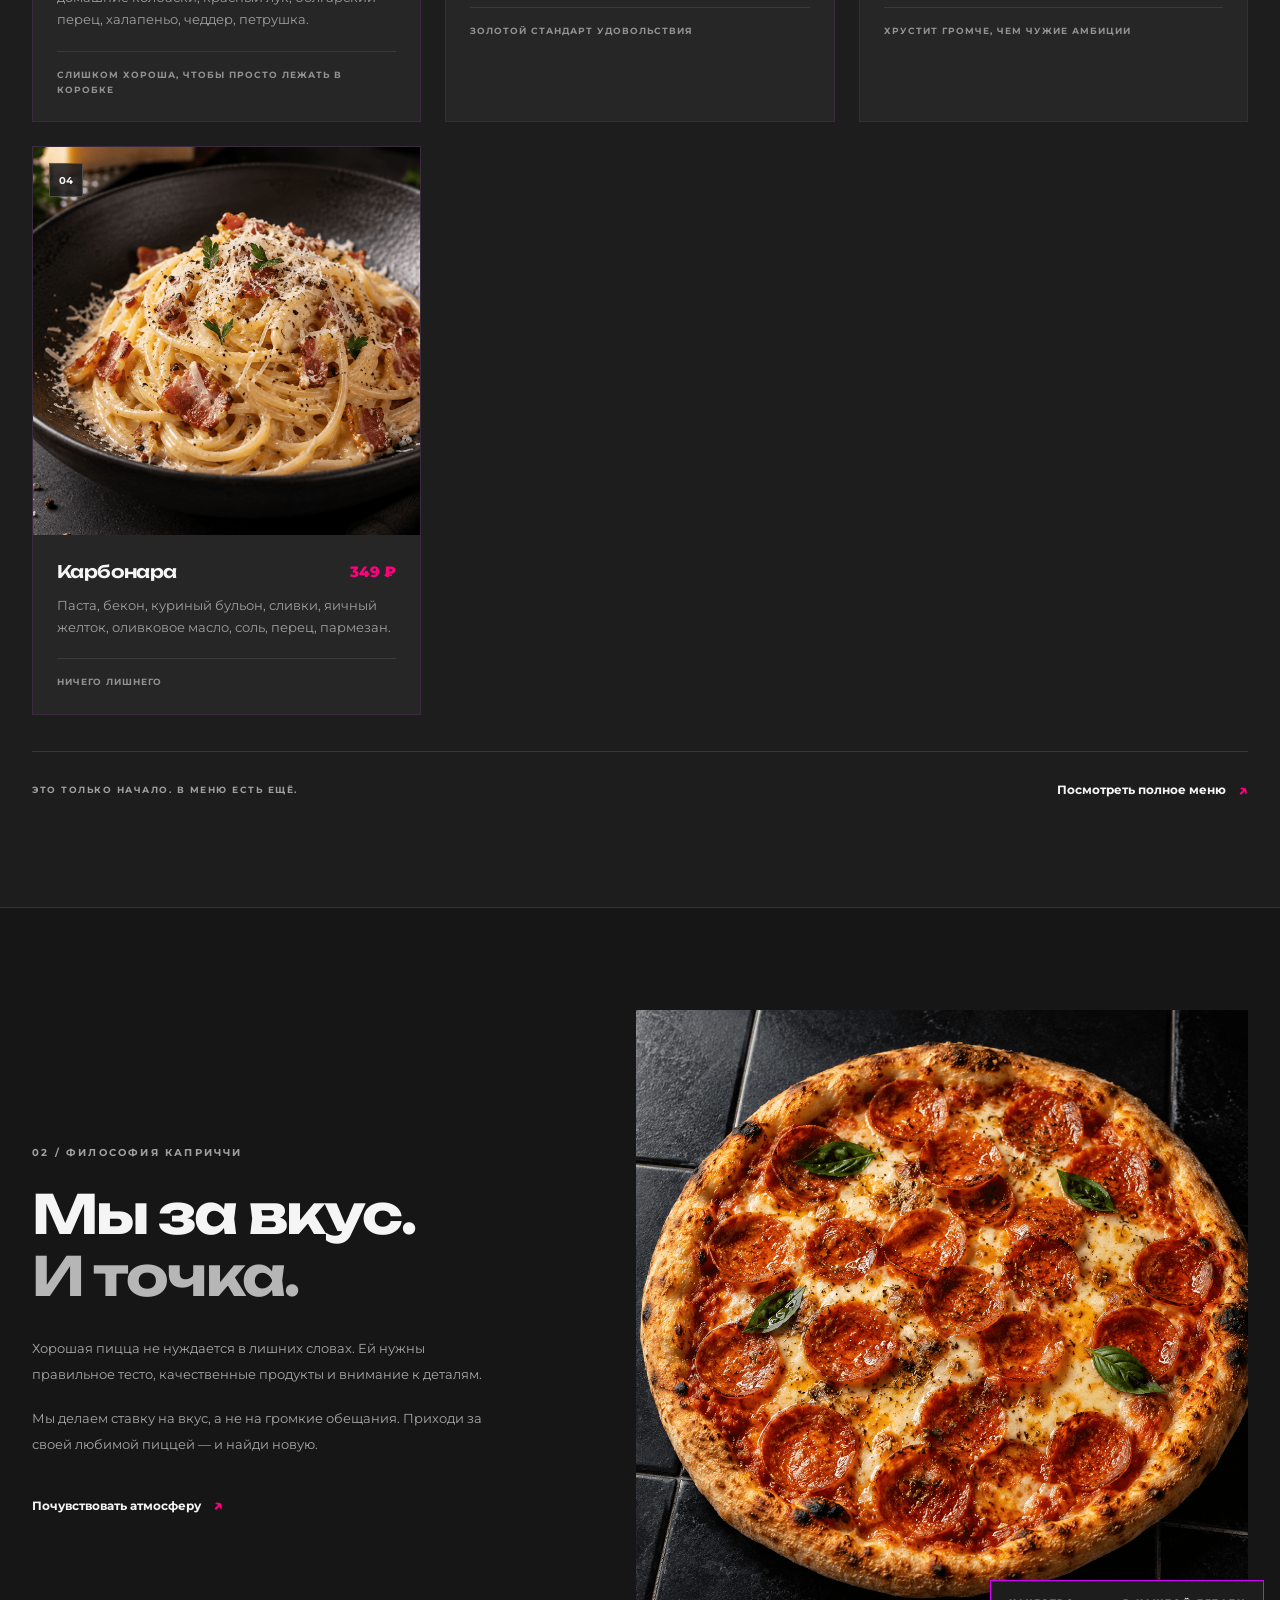
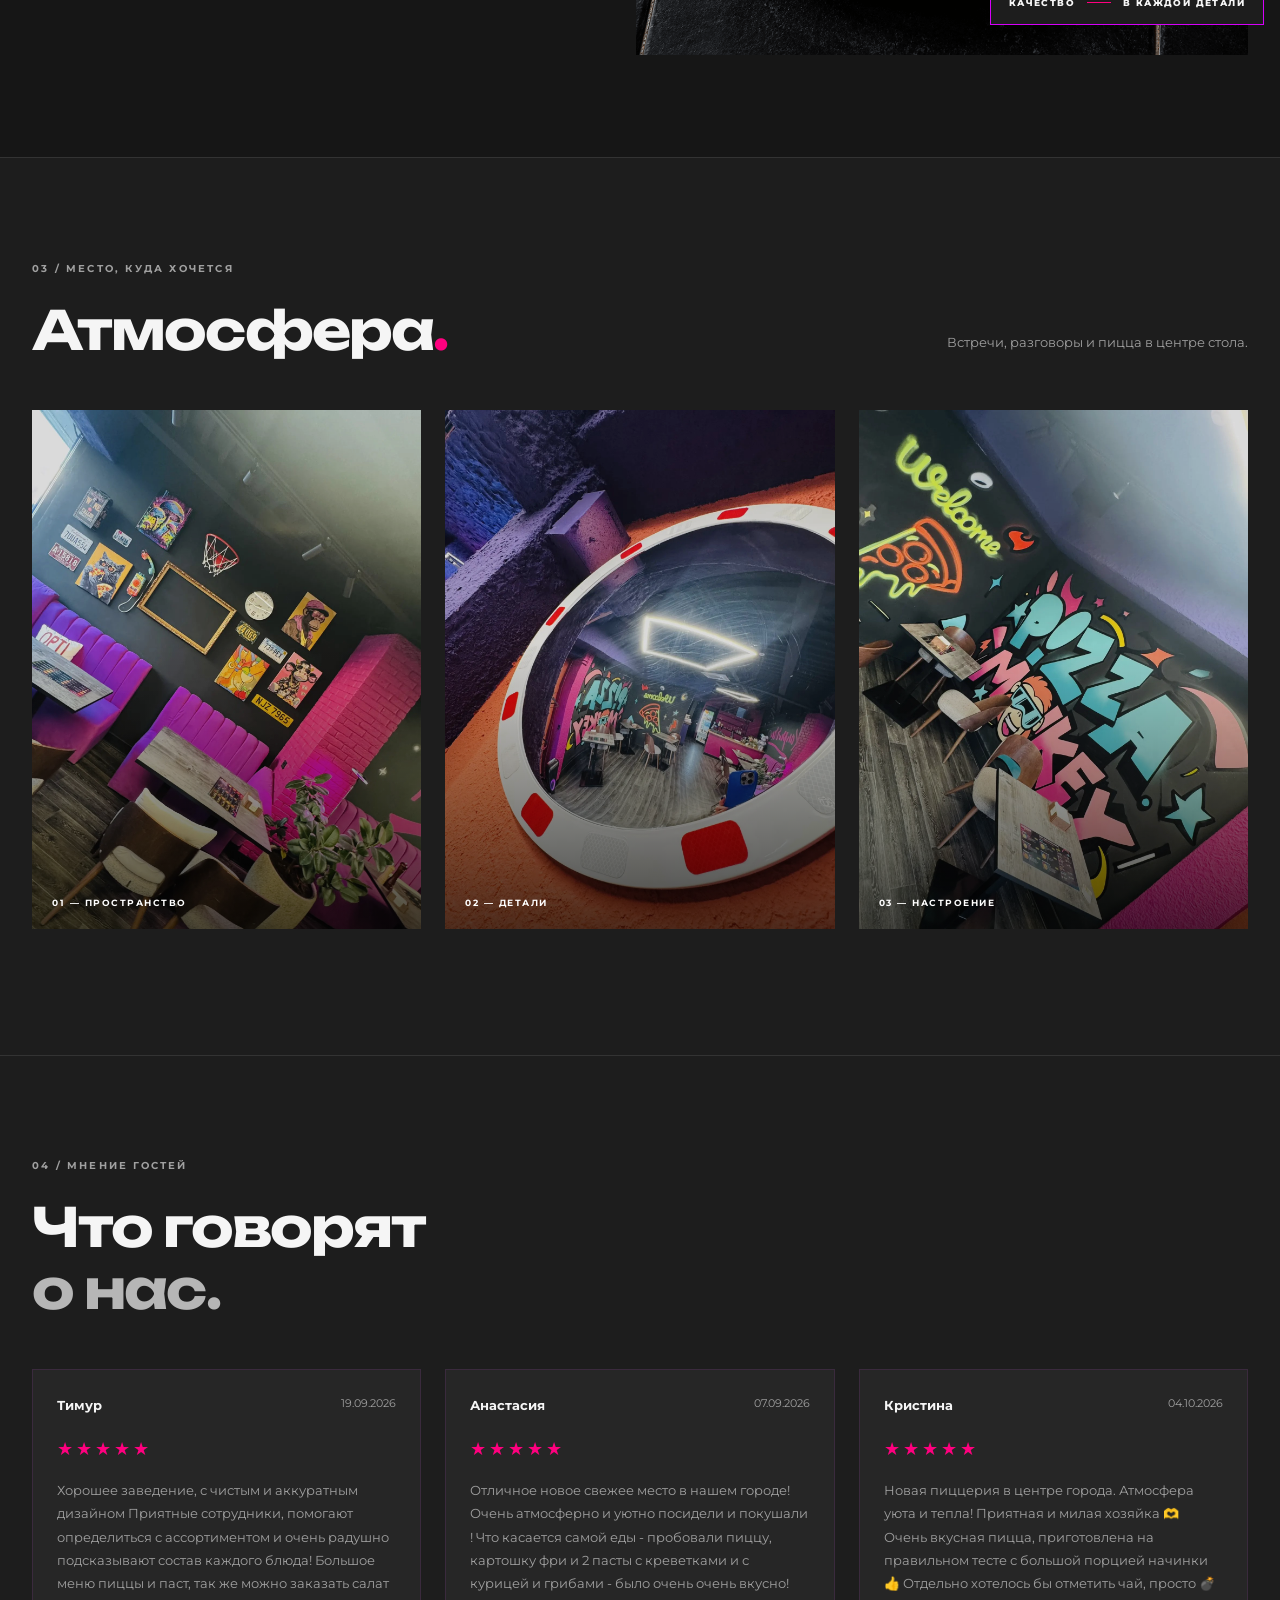
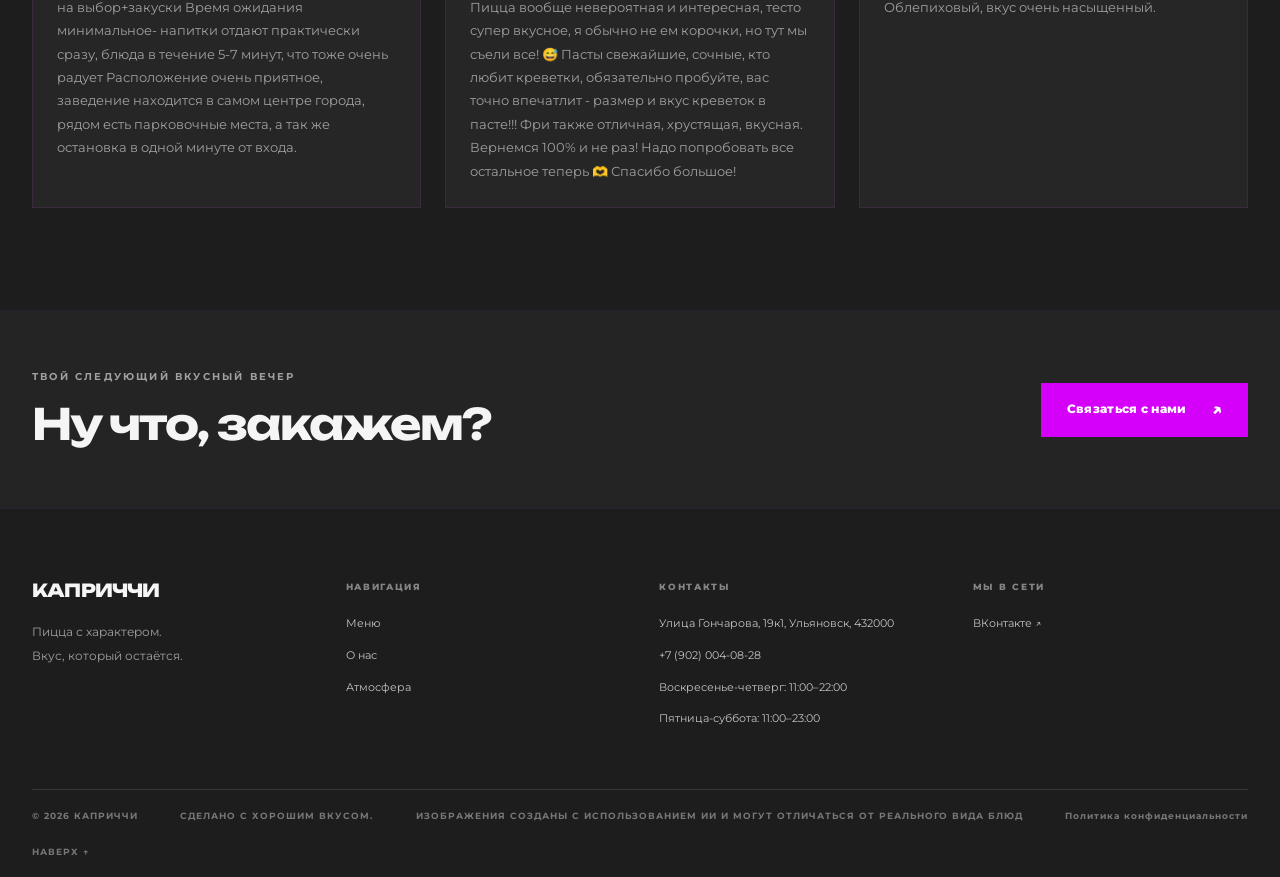
==== commit 316073e8: "Add files via upload" ====
--- a/index.html
+++ b/index.html
@@ -369,6 +369,7 @@
         <span>© <span id="current-year">2026</span> КАПРИЧЧИ</span>
         <span>СДЕЛАНО С ХОРОШИМ ВКУСОМ.</span>
         <span>ИЗОБРАЖЕНИЯ СОЗДАНЫ С ИСПОЛЬЗОВАНИЕМ ИИ И МОГУТ ОТЛИЧАТЬСЯ ОТ РЕАЛЬНОГО ВИДА БЛЮД</span>
+        <a href="privacy.html">Политика конфиденциальности</a>
         <a href="#top">НАВЕРХ ↑</a>
       </div>
 
@@ -400,5 +401,3 @@
 
 </body>
 </html>
-
-
--- a/style.css
+++ b/style.css
@@ -3500,4 +3500,256 @@
 .cart-form input.is-invalid,
 .cart-form select.is-invalid {
   border-color: var(--pink);
+}
+
+
+
+/* Фоновый коллаж для страницы меню */
+.menu-page-hero {
+  position: relative;
+  isolation: isolate;
+  overflow: hidden;
+
+  background-color: #1E1E1E;
+  background-image:
+    linear-gradient(
+      90deg,
+      rgba(30, 30, 30, 0.94) 0%,
+      rgba(30, 30, 30, 0.78) 45%,
+      rgba(30, 30, 30, 0.55) 100%
+    ),
+    linear-gradient(
+      0deg,
+      rgba(30, 30, 30, 0.65) 0%,
+      rgba(30, 30, 30, 0.15) 100%
+    ),
+    url("images/hero.jpg");
+
+  background-size: cover;
+  background-position: center;
+  background-repeat: no-repeat;
+}
+
+/* На телефонах усиливаем затемнение для читаемости */
+@media (max-width: 680px) {
+  .menu-page-hero {
+    background-image:
+      linear-gradient(
+        rgba(30, 30, 30, 0.76),
+        rgba(30, 30, 30, 0.88)
+      ),
+      url("images/hero.jpg");
+
+    background-size: cover;
+    background-position: center;
+  }
+}
+
+/* ==========================================================
+   ЭКРАН УСПЕХА ЗАКАЗА («Спасибо за заказ!») внутри cartModal
+   ========================================================== */
+
+/* Страховка: служебный класс скрытия. */
+.is-hidden {
+  display: none !important;
+}
+
+/* Сам экран успеха: по умолчанию скрыт, показывается,
+   когда у cartModal появляется класс has-success. */
+.cart-success {
+  display: none;
+  width: 100%;
+  flex-direction: column;
+  align-items: center;
+  justify-content: center;
+  gap: 14px;
+  padding: 10px 2px 6px;
+  text-align: center;
+  animation: cart-success-in 320ms ease both;
+}
+
+.cart-modal.has-success .cart-success {
+  display: flex;
+}
+
+/* Пока показан экран успеха — скрываем обычное содержимое корзины. */
+.cart-modal.has-success .cart-modal__title,
+.cart-modal.has-success .cart-items,
+.cart-modal.has-success .cart-empty,
+.cart-modal.has-success .cart-total,
+.cart-modal.has-success .cart-form,
+.cart-modal.has-success .cart-modal__close {
+  display: none !important;
+}
+
+/* Тёмный фон окна на время экрана успеха. */
+.cart-modal.has-success .cart-modal__dialog {
+  background:
+    radial-gradient(circle at 50% 0%, rgba(213, 0, 249, 0.16), transparent 55%),
+    #151515;
+}
+
+@keyframes cart-success-in {
+  from {
+    opacity: 0;
+    transform: translateY(12px) scale(0.97);
+  }
+  to {
+    opacity: 1;
+    transform: translateY(0) scale(1);
+  }
+}
+
+/* Иконка-галочка. */
+.cart-success__icon {
+  display: grid;
+  place-items: center;
+  width: 76px;
+  height: 76px;
+  border-radius: 50%;
+  background: rgba(213, 0, 249, 0.12);
+  border: 2px solid var(--purple);
+  color: var(--purple);
+  font-size: 36px;
+  font-weight: 800;
+  line-height: 1;
+  box-shadow: 0 0 34px rgba(213, 0, 249, 0.35);
+}
+
+.cart-success__title {
+  margin: 4px 0 0;
+  font-family: var(--font-display);
+  font-size: clamp(24px, 6.5vw, 32px);
+  font-weight: 700;
+  line-height: 1.2;
+  letter-spacing: -0.5px;
+  color: var(--white);
+}
+
+.cart-success__text {
+  max-width: 300px;
+  margin: 0;
+  color: var(--muted);
+  font-size: 13px;
+  line-height: 1.7;
+}
+
+/* Блок с номером заказа. */
+.cart-success__number-box {
+  display: flex;
+  flex-direction: column;
+  align-items: center;
+  gap: 6px;
+  width: 100%;
+  margin-top: 6px;
+  padding: 20px 16px;
+  background: rgba(213, 0, 249, 0.08);
+  border: 1px solid rgba(213, 0, 249, 0.55);
+  border-radius: 10px;
+  box-shadow: 0 0 26px rgba(213, 0, 249, 0.12);
+}
+
+.cart-success__label {
+  color: #bdbdbd;
+  font-size: 11px;
+  font-weight: 700;
+  letter-spacing: 1.6px;
+  text-transform: uppercase;
+}
+
+/* Крупный номер заказа. */
+.cart-success__order {
+  color: var(--purple);
+  font-family: var(--font-display);
+  font-size: clamp(28px, 9vw, 42px);
+  font-weight: 800;
+  line-height: 1.15;
+  letter-spacing: 1px;
+  overflow-wrap: anywhere;
+  text-shadow: 0 0 18px rgba(213, 0, 249, 0.45);
+}
+
+/* Кнопка «Скопировать номер». */
+.cart-success__copy {
+  min-height: 42px;
+  margin-top: 8px;
+  padding: 10px 20px;
+  background: var(--purple);
+  border: 1px solid var(--purple);
+  border-radius: 6px;
+  color: #fff;
+  font-size: 12px;
+  font-weight: 800;
+  letter-spacing: 0.4px;
+  cursor: pointer;
+  transition:
+    background var(--transition),
+    border-color var(--transition),
+    box-shadow var(--transition),
+    transform var(--transition);
+}
+
+.cart-success__copy:hover {
+  background: #b000cf;
+  box-shadow: 0 0 18px rgba(213, 0, 249, 0.4);
+  transform: translateY(-1px);
+}
+
+.cart-success__copy.is-copied {
+  background: #2f9e44;
+  border-color: #2f9e44;
+  box-shadow: 0 0 18px rgba(47, 158, 68, 0.4);
+}
+
+.cart-success__copy:focus-visible,
+.cart-success__back:focus-visible {
+  outline: 2px solid #fff;
+  outline-offset: 4px;
+}
+
+/* Кнопка «Вернуться в меню». */
+.cart-success__back {
+  width: 100%;
+  max-width: 320px;
+  min-height: 50px;
+  margin-top: 10px;
+  padding: 12px 20px;
+  background: transparent;
+  border: 1px solid rgba(255, 255, 255, 0.28);
+  border-radius: 6px;
+  color: var(--white);
+  font-size: 12px;
+  font-weight: 800;
+  letter-spacing: 0.4px;
+  cursor: pointer;
+  transition:
+    background var(--transition),
+    border-color var(--transition);
+}
+
+.cart-success__back:hover {
+  background: rgba(213, 0, 249, 0.12);
+  border-color: var(--purple);
+}
+
+@media (max-width: 480px) {
+  .cart-success {
+    padding-top: 18px;
+  }
+
+  .cart-success__icon {
+    width: 64px;
+    height: 64px;
+    font-size: 30px;
+  }
+
+  .cart-success__number-box {
+    padding: 16px 12px;
+  }
+}
+
+@media (prefers-reduced-motion: reduce) {
+  .cart-success {
+    animation: none;
+  }
 }
